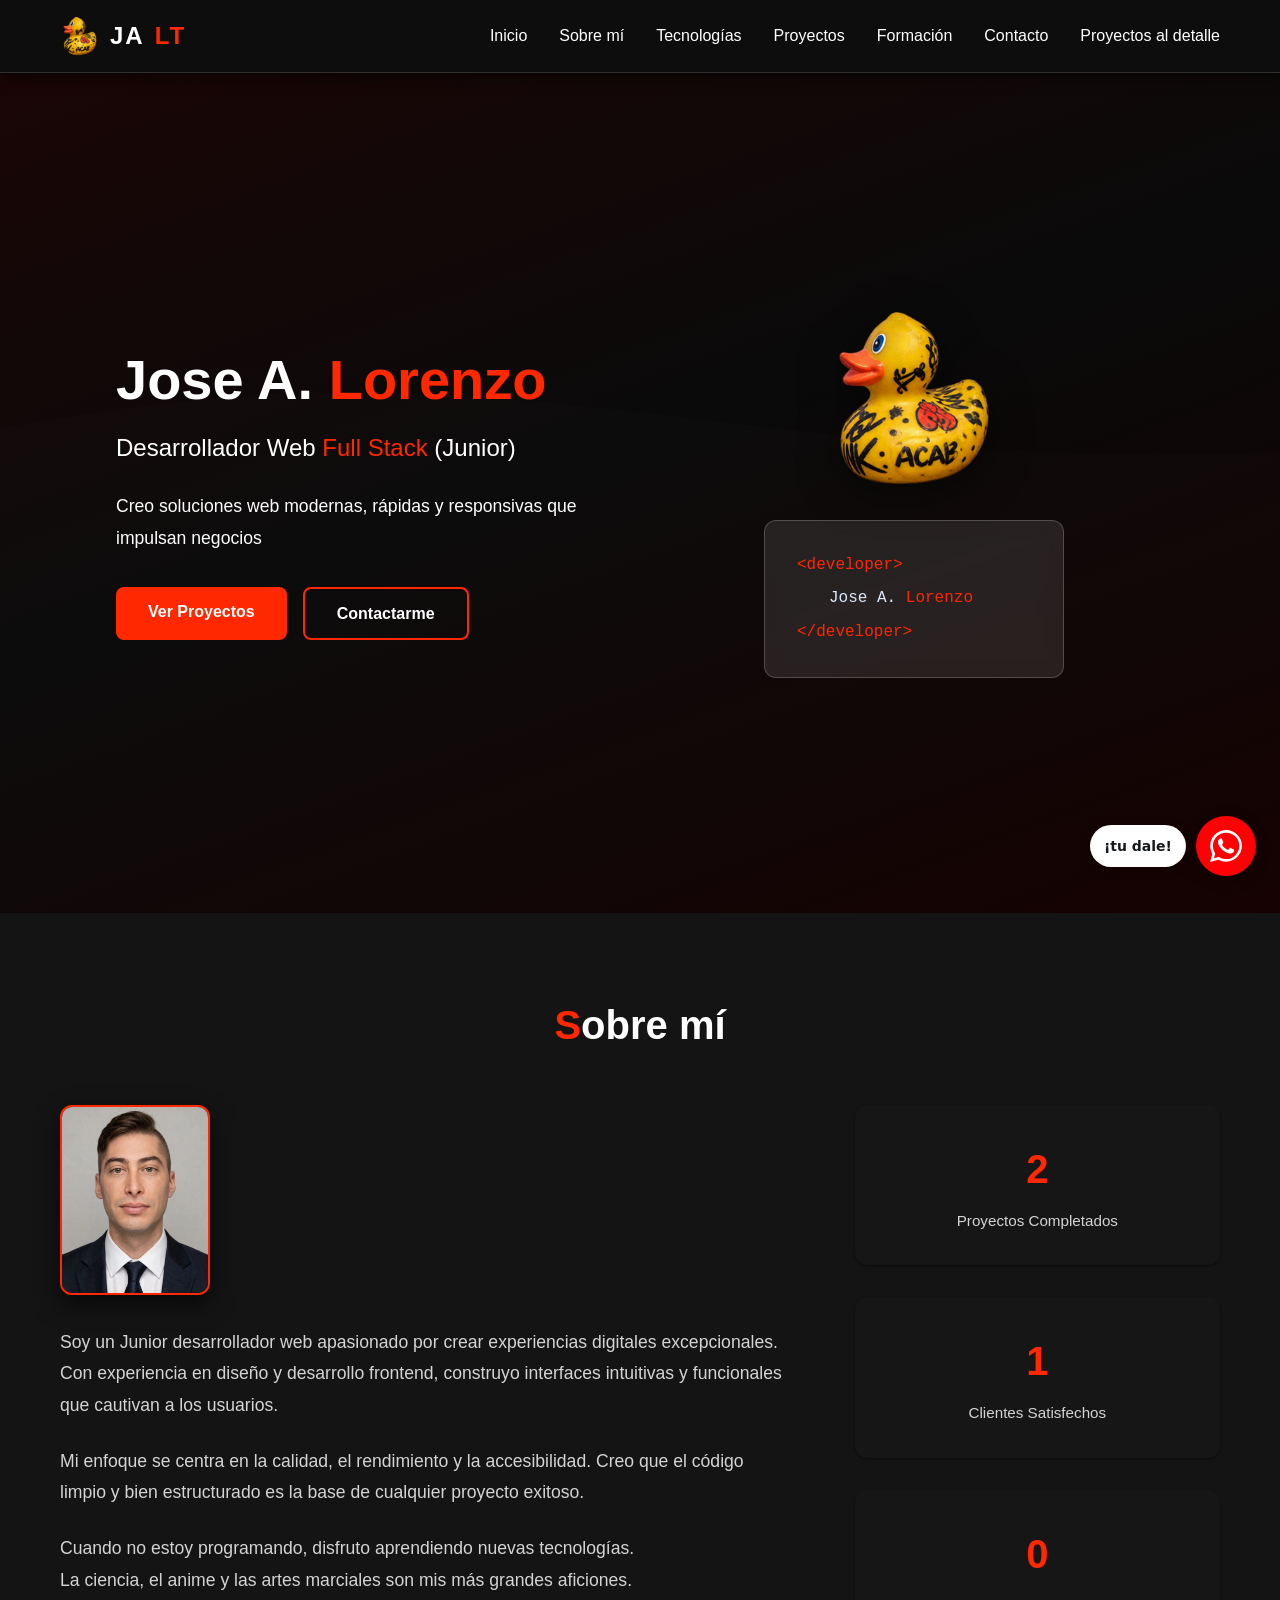
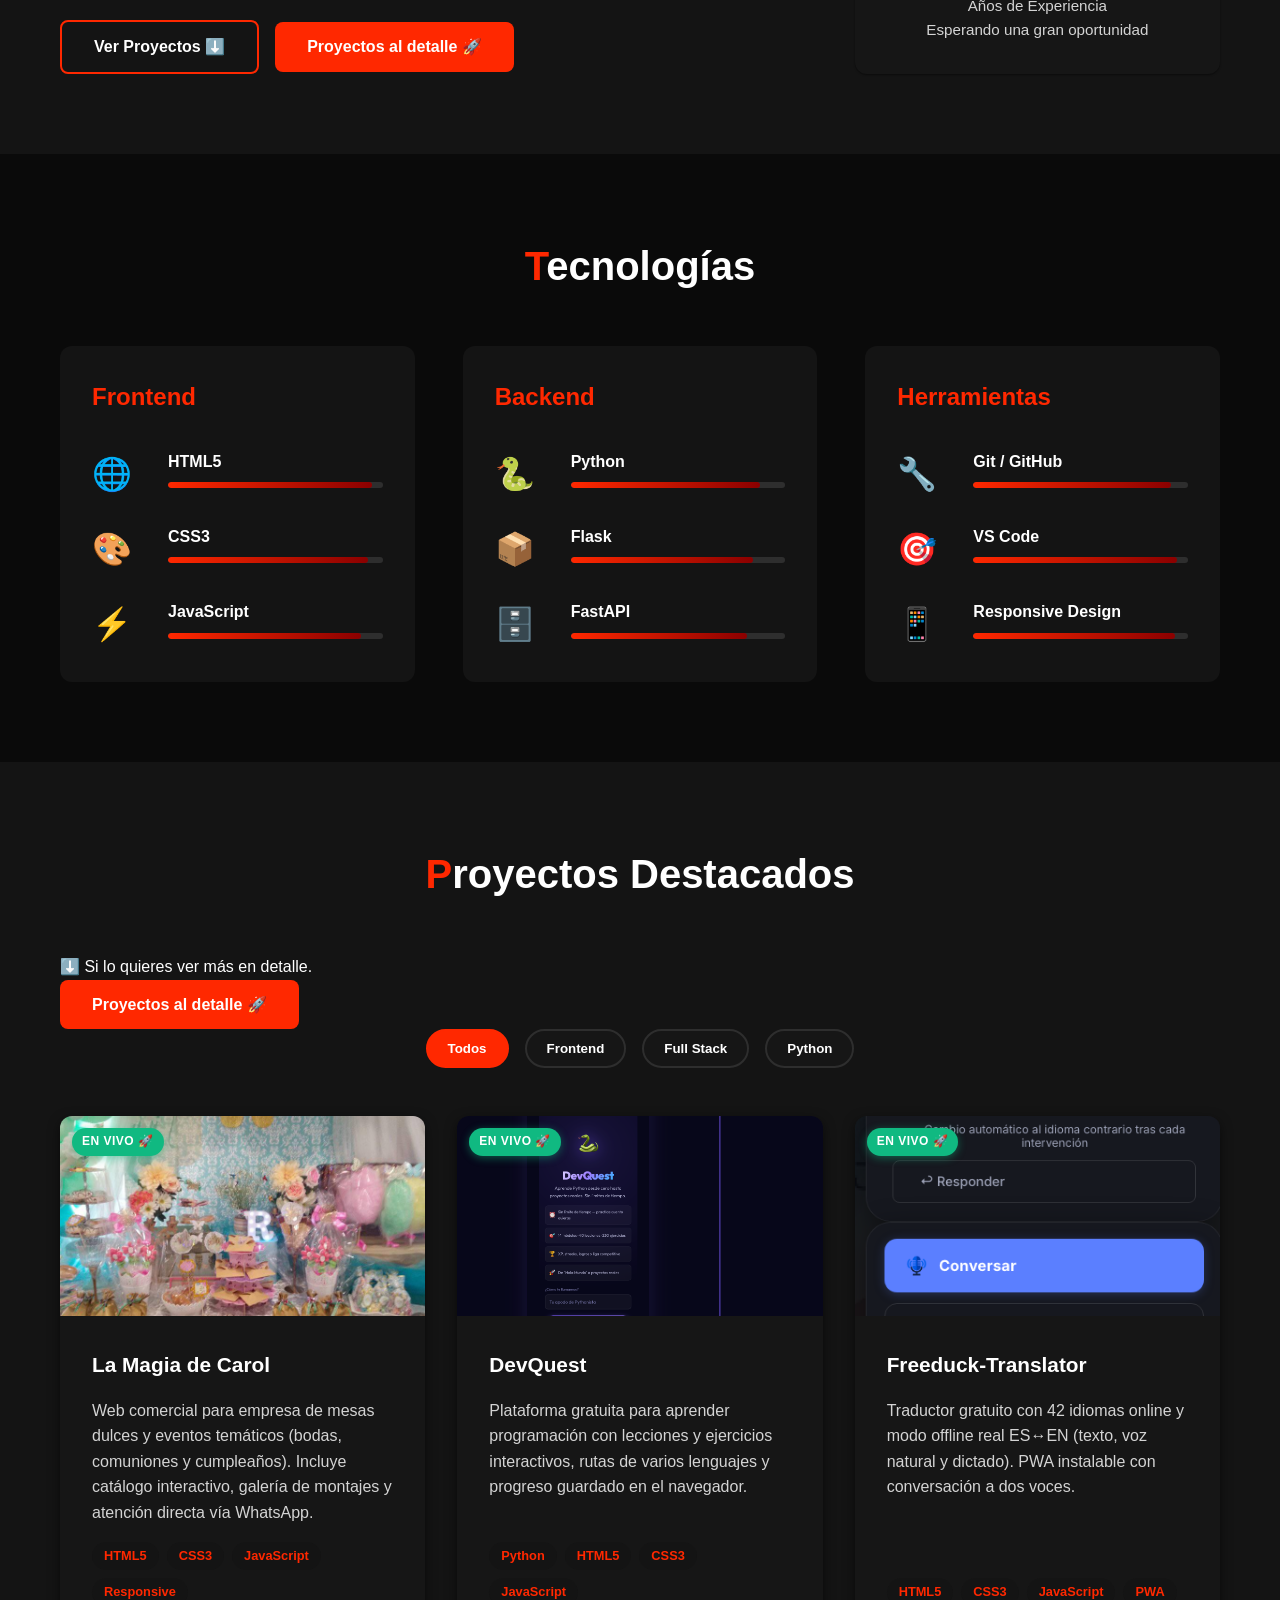
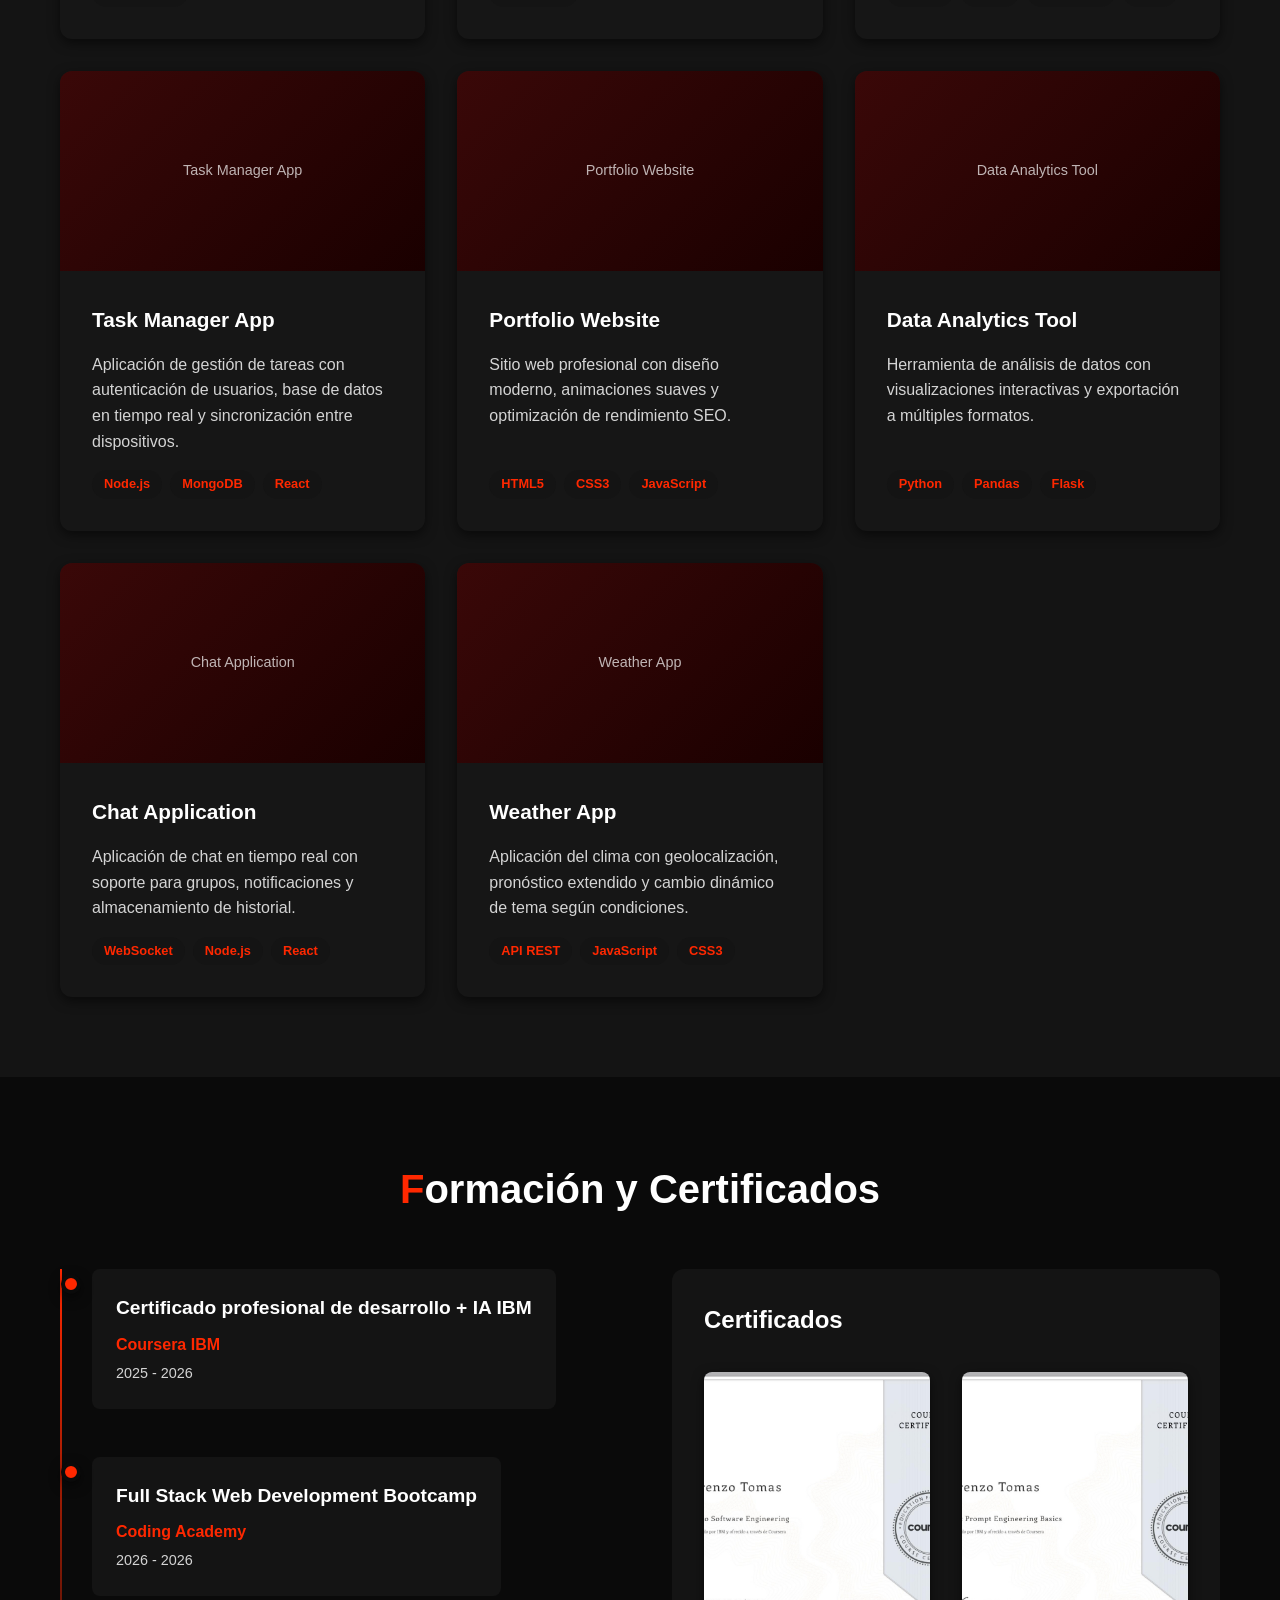
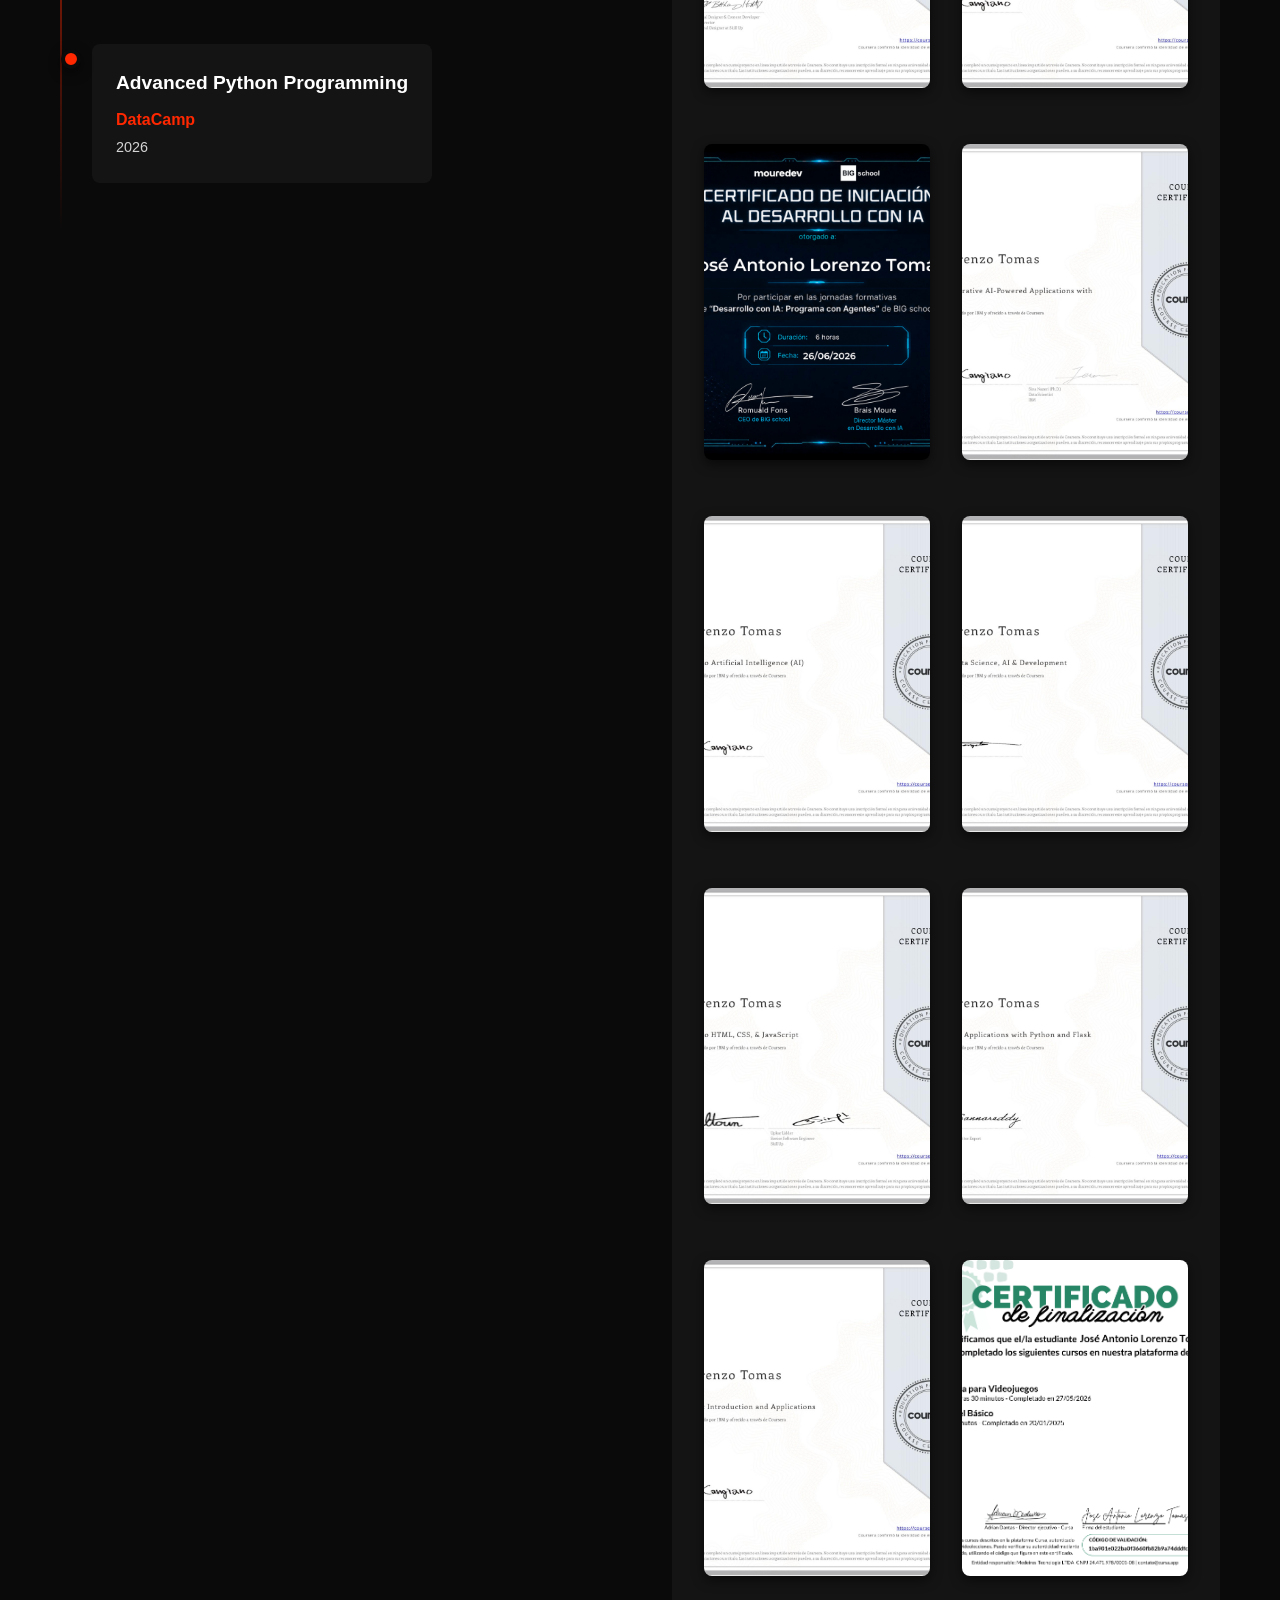
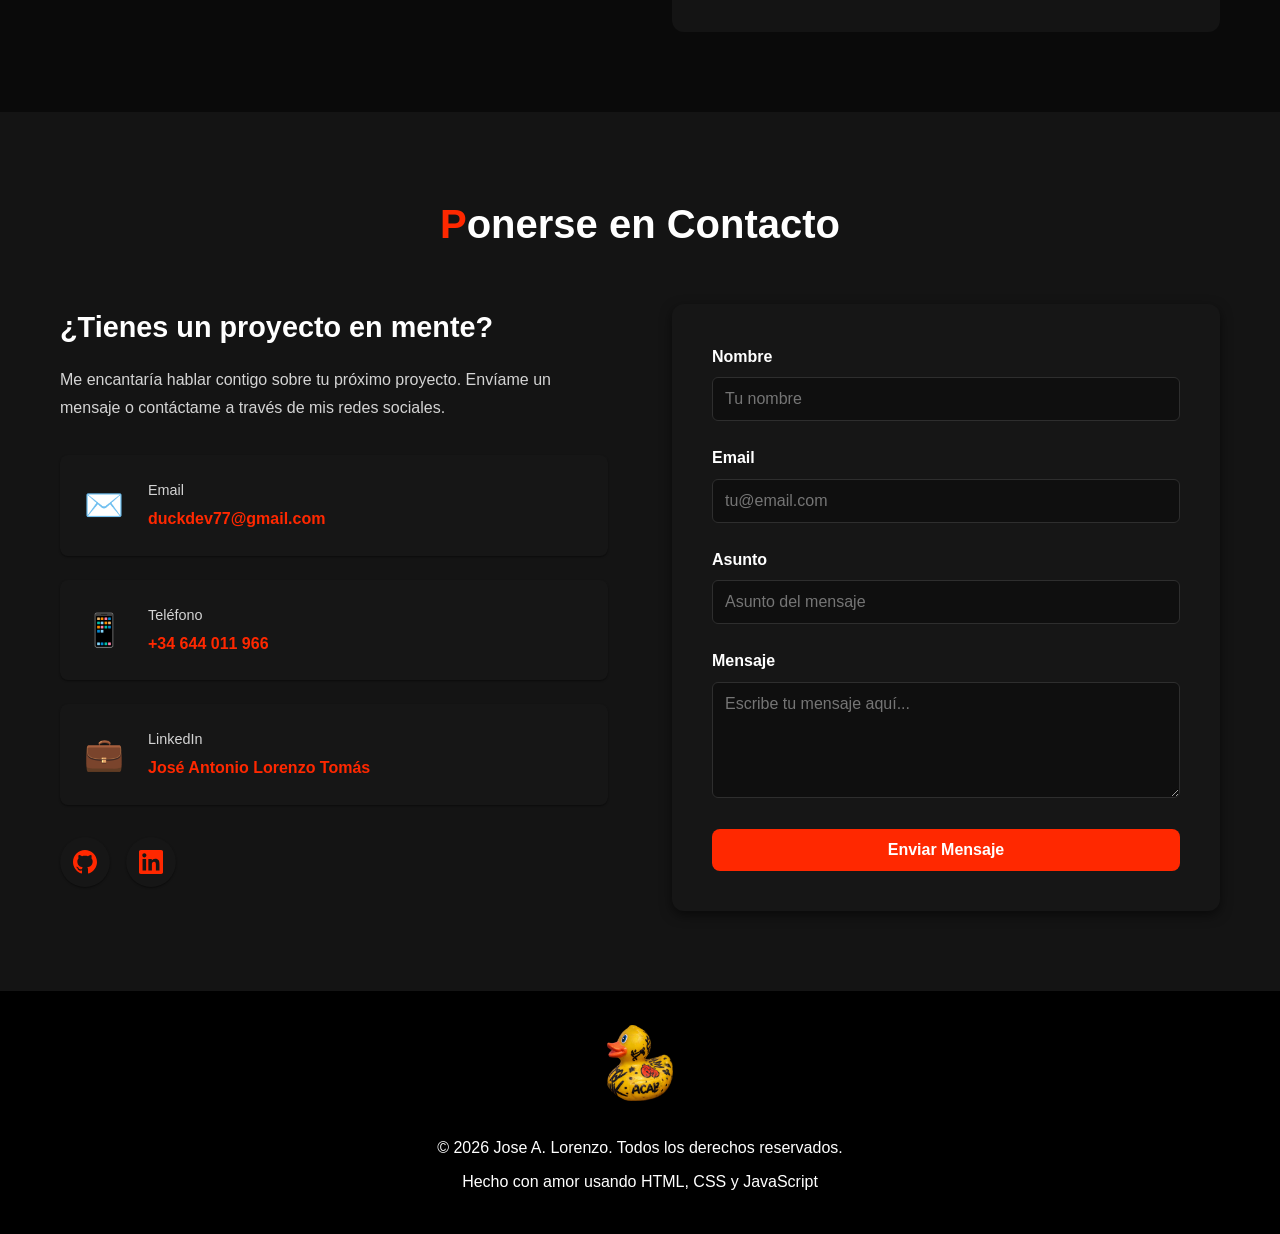
==== index.html @ ff98dd92 "Foto Sobre mí a tamaño carnet (150px) con modal ampliable" ====
<!DOCTYPE html>
<html lang="es">
<head>
    <meta charset="UTF-8">
    <meta name="viewport" content="width=device-width, initial-scale=1.0">
    <meta name="description" content="Portfolio profesional de Jose A. Lorenzo - Desarrollador Web">
    <meta name="author" content="Jose A. Lorenzo">
    <title>Jose A. Lorenzo | Desarrollador Web</title>
    <link rel="stylesheet" href="css/styles.css">
    <link rel="icon" type="image/png" href="assets/img/patoLogoDev.png">
</head>
<body>
    <!-- Navegación -->
    <nav class="navbar">
        <div class="container">
            <a href="#inicio" class="nav-brand">
                <img src="assets/img/patoLogoDev.png" alt="Logo" class="nav-logo">
                JA<span class="accent">LT</span>
            </a>
            <button class="nav-toggle" aria-label="Toggle menu">
                <span></span>
                <span></span>
                <span></span>
            </button>
            <ul class="nav-menu">
                <li><a href="#inicio" class="nav-link">Inicio</a></li>
                <li><a href="#sobre-mi" class="nav-link">Sobre mí</a></li>
                <li><a href="#tecnologias" class="nav-link">Tecnologías</a></li>
                <li><a href="#proyectos" class="nav-link">Proyectos</a></li>
                <li><a href="#formacion" class="nav-link">Formación</a></li>
                <li><a href="#contacto" class="nav-link">Contacto</a></li>
                <li><a href="proyectosFull.html" class="nav-link" >Proyectos al detalle</a></li>
            </ul>
        </div>
    </nav>

    <!-- Hero Section -->
    <section id="inicio" class="hero">
        <div class="container">
            <div class="hero-content">
                <h1 class="hero-title">Jose A. <span class="accent">Lorenzo</span></h1>
                <p class="hero-subtitle">Desarrollador Web <span class="accent">Full Stack</span> (Junior)</p>
                <p class="hero-description">
                    Creo soluciones web modernas, rápidas y responsivas que impulsan negocios
                </p>
                <div class="hero-buttons">
                    <a href="#proyectos" class="btn btn-primary">Ver Proyectos</a>
                    <a href="#contacto" class="btn btn-secondary">Contactarme</a>
                </div>
            </div>
            <div class="hero-decoration">
                <img src="assets/img/patoLogoDev.png" alt="Duck Logo" class="hero-logo">
                <div class="code-block">
                    <span class="code-tag">&lt;developer&gt;</span>
                    <span class="code-content">Jose A. <span class="accent">Lorenzo</span></span>
                    <span class="code-tag">&lt;/developer&gt;</span>
                </div>
            </div>
        </div>
    </section>

    <!-- Sobre mí -->
    <section id="sobre-mi" class="about">
        <div class="container">
            <h2 class="section-title">Sobre mí</h2>
            <div class="about-content">
                <div class="about-text">
                    <img src="assets/img/fotocurriculum.jpeg" alt="Foto profesional de Jose A. Lorenzo" class="about-photo" tabindex="0" role="button" title="Pulsa para ampliar">
                    <p>
                        Soy un Junior desarrollador web apasionado por crear experiencias digitales 
                        excepcionales. Con experiencia en diseño y desarrollo frontend, construyo 
                        interfaces intuitivas y funcionales que cautivan a los usuarios.
                    </p>
                    <p>
                        Mi enfoque se centra en la calidad, el rendimiento y la accesibilidad. 
                        Creo que el código limpio y bien estructurado es la base de cualquier 
                        proyecto exitoso.
                    </p>
                    <p>
                        Cuando no estoy programando, disfruto aprendiendo nuevas tecnologías.<br>
                        La ciencia, el anime y las artes marciales son mis más grandes aficiones.
                    </p>
                    <div style="margin-top: 1.5rem; display: flex; gap: 1rem; align-items: center; flex-wrap: wrap;">
                        <a href="#proyectos" class="btn btn-secondary">Ver Proyectos ⬇️</a>
                        <a href="proyectosFull.html" class="btn btn-primary">Proyectos al detalle 🚀</a>
                    </div>
                </div>
                <div class="about-stats">
                    <div class="stat">
                        <div class="stat-number">3</div>
                        <div class="stat-label">Proyectos Completados</div>
                    </div>
                    <div class="stat">
                        <div class="stat-number">2</div>
                        <div class="stat-label">Clientes Satisfechos</div>
                    </div>
                    <div class="stat">
                        <div class="stat-number">0</div>
                        <div class="stat-label">Años de Experiencia</div>
                        <div class="stat-label">Esperando una gran oportunidad</div>
                    </div>
                </div>
            </div>
        </div>
    </section>

    <!-- Tecnologías -->
    <section id="tecnologias" class="skills">
        <div class="container">
            <h2 class="section-title">Tecnologías</h2>
            <div class="skills-grid">
                <!-- Frontend -->
                <div class="skill-category">
                    <h3 class="skill-category-title">Frontend</h3>
                    <div class="skills-list">
                        <div class="skill-item">
                            <div class="skill-icon">🌐</div>
                            <div class="skill-details">
                                <h4>HTML5</h4>
                                <div class="skill-bar">
                                    <div class="skill-progress" style="width: 95%"></div>
                                </div>
                            </div>
                        </div>
                        <div class="skill-item">
                            <div class="skill-icon">🎨</div>
                            <div class="skill-details">
                                <h4>CSS3</h4>
                                <div class="skill-bar">
                                    <div class="skill-progress" style="width: 93%"></div>
                                </div>
                            </div>
                        </div>
                        <div class="skill-item">
                            <div class="skill-icon">⚡</div>
                            <div class="skill-details">
                                <h4>JavaScript</h4>
                                <div class="skill-bar">
                                    <div class="skill-progress" style="width: 90%"></div>
                                </div>
                            </div>
                        </div>
                    </div>
                </div>

                <!-- Backend -->
                <div class="skill-category">
                    <h3 class="skill-category-title">Backend</h3>
                    <div class="skills-list">
                        <div class="skill-item">
                            <div class="skill-icon">🐍</div>
                            <div class="skill-details">
                                <h4>Python</h4>
                                <div class="skill-bar">
                                    <div class="skill-progress" style="width: 88%"></div>
                                </div>
                            </div>
                        </div>
                        <div class="skill-item">
                            <div class="skill-icon">📦</div>
                            <div class="skill-details">
                                <h4>Flask</h4>
                                <div class="skill-bar">
                                    <div class="skill-progress" style="width: 85%"></div>
                                </div>
                            </div>
                        </div>
                        <div class="skill-item">
                            <div class="skill-icon">🗄️</div>
                            <div class="skill-details">
                                <h4>FastAPI</h4>
                                <div class="skill-bar">
                                    <div class="skill-progress" style="width: 82%"></div>
                                </div>
                            </div>
                        </div>
                    </div>
                </div>

                <!-- Herramientas -->
                <div class="skill-category">
                    <h3 class="skill-category-title">Herramientas</h3>
                    <div class="skills-list">
                        <div class="skill-item">
                            <div class="skill-icon">🔧</div>
                            <div class="skill-details">
                                <h4>Git / GitHub</h4>
                                <div class="skill-bar">
                                    <div class="skill-progress" style="width: 92%"></div>
                                </div>
                            </div>
                        </div>
                        <div class="skill-item">
                            <div class="skill-icon">🎯</div>
                            <div class="skill-details">
                                <h4>VS Code</h4>
                                <div class="skill-bar">
                                    <div class="skill-progress" style="width: 95%"></div>
                                </div>
                            </div>
                        </div>
                        <div class="skill-item">
                            <div class="skill-icon">📱</div>
                            <div class="skill-details">
                                <h4>Responsive Design</h4>
                                <div class="skill-bar">
                                    <div class="skill-progress" style="width: 94%"></div>
                                </div>
                            </div>
                        </div>
                    </div>
                </div>
            </div>
        </div>
    </section>

    <!-- Proyectos -->
    <section id="proyectos" class="projects">
        <div class="container">
            <h2 class="section-title">Proyectos Destacados</h2>
            <p>⬇️ Si lo quieres ver más en detalle.</p>
            <a href="proyectosFull.html" class="btn btn-primary" id="center">Proyectos al detalle 🚀</a>
            <div class="projects-filters">
                <button class="filter-btn active" data-filter="todos">Todos</button>
                <button class="filter-btn" data-filter="frontend">Frontend</button>
                <button class="filter-btn" data-filter="fullstack">Full Stack</button>
                <button class="filter-btn" data-filter="python">Python</button>
            </div>
            <div class="projects-grid">
                <!-- Proyecto 1: La Magia de Carol (Proyecto Real Desplegado) -->
                <div class="project-card" data-category="frontend">
                    <div class="project-image">
                        <span class="project-badge">En vivo 🚀</span>
                        <img src="assets/img/la-magia-de-carol-preview.jpg" alt="Mesas dulces para eventos - La Magia de Carol">
                        <div class="project-overlay">
                            <a href="https://joseantoniolorenzotomas-coder.github.io/la-magia-de-carol/index.html" class="project-link" target="_blank" rel="noopener noreferrer">Ver Demo</a>
                            <a href="https://github.com/joseantoniolorenzotomas-coder/la-magia-de-carol" class="project-link" target="_blank" rel="noopener noreferrer">Código</a>
                        </div>
                    </div>
                    <div class="project-content">
                        <h3>La Magia de Carol</h3>
                        <p>Web comercial para empresa de mesas dulces y eventos temáticos (bodas, comuniones y cumpleaños). Incluye catálogo interactivo, galería de montajes y atención directa vía WhatsApp.</p>
                        <div class="project-tags">
                            <span class="tag">HTML5</span>
                            <span class="tag">CSS3</span>
                            <span class="tag">JavaScript</span>
                            <span class="tag">Responsive</span>
                        </div>
                    </div>
                </div>

                <!-- Proyecto 2: DevQuest -->
                <div class="project-card" data-category="python">
                    <div class="project-image">
                        <span class="project-badge">En vivo 🚀</span>
                        <img src="assets/img/devquest-preview.png" alt="Captura de la pantalla de bienvenida de DevQuest">
                        <div class="project-overlay">
                            <a href="https://joseantoniolorenzotomas-coder.github.io/DevQuest/" class="project-link" target="_blank" rel="noopener noreferrer">Ver Demo</a>
                            <a href="https://github.com/joseantoniolorenzotomas-coder/DevQuest" class="project-link" target="_blank" rel="noopener noreferrer">Código</a>
                        </div>
                    </div>
                    <div class="project-content">
                        <h3>DevQuest</h3>
                        <p>Plataforma gratuita para aprender programación con lecciones y ejercicios interactivos, rutas de varios lenguajes y progreso guardado en el navegador.</p>
                        <div class="project-tags">
                            <span class="tag">Python</span>
                            <span class="tag">HTML5</span>
                            <span class="tag">CSS3</span>
                            <span class="tag">JavaScript</span>
                        </div>
                    </div>
                </div>

                <!-- Proyecto 3: Freeduck-Translator -->
                <div class="project-card" data-category="frontend">
                    <div class="project-image">
                        <span class="project-badge">En vivo 🚀</span>
                        <img src="assets/img/freeduck-translator-preview.png" alt="Captura de la app Freeduck-Translator traduciendo">
                        <div class="project-overlay">
                            <a href="https://joseantoniolorenzotomas-coder.github.io/Freeduck-Translator/" class="project-link" target="_blank" rel="noopener noreferrer">Ver Demo</a>
                            <a href="https://github.com/joseantoniolorenzotomas-coder/Freeduck-Translator" class="project-link" target="_blank" rel="noopener noreferrer">Código</a>
                        </div>
                    </div>
                    <div class="project-content">
                        <h3>Freeduck-Translator</h3>
                        <p>Traductor gratuito con 42 idiomas online y modo offline real ES↔EN (texto, voz natural y dictado). PWA instalable con conversación a dos voces.</p>
                        <div class="project-tags">
                            <span class="tag">HTML5</span>
                            <span class="tag">CSS3</span>
                            <span class="tag">JavaScript</span>
                            <span class="tag">PWA</span>
                        </div>
                    </div>
                </div>

                <!-- Proyecto 2 -->
                <div class="project-card" data-category="fullstack">
                    <div class="project-image">
                        <div class="project-placeholder">
                            <span>Task Manager App</span>
                        </div>
                        <div class="project-overlay">
                            <a href="#" class="project-link" target="_blank">Ver Demo</a>
                            <a href="#" class="project-link" target="_blank">Código</a>
                        </div>
                    </div>
                    <div class="project-content">
                        <h3>Task Manager App</h3>
                        <p>Aplicación de gestión de tareas con autenticación de usuarios, base de datos en tiempo real y sincronización entre dispositivos.</p>
                        <div class="project-tags">
                            <span class="tag">Node.js</span>
                            <span class="tag">MongoDB</span>
                            <span class="tag">React</span>
                        </div>
                    </div>
                </div>

                <!-- Proyecto 3 -->
                <div class="project-card" data-category="frontend">
                    <div class="project-image">
                        <div class="project-placeholder">
                            <span>Portfolio Website</span>
                        </div>
                        <div class="project-overlay">
                            <a href="#" class="project-link" target="_blank">Ver Demo</a>
                            <a href="#" class="project-link" target="_blank">Código</a>
                        </div>
                    </div>
                    <div class="project-content">
                        <h3>Portfolio Website</h3>
                        <p>Sitio web profesional con diseño moderno, animaciones suaves y optimización de rendimiento SEO.</p>
                        <div class="project-tags">
                            <span class="tag">HTML5</span>
                            <span class="tag">CSS3</span>
                            <span class="tag">JavaScript</span>
                        </div>
                    </div>
                </div>

                <!-- Proyecto 4 -->
                <div class="project-card" data-category="python">
                    <div class="project-image">
                        <div class="project-placeholder">
                            <span>Data Analytics Tool</span>
                        </div>
                        <div class="project-overlay">
                            <a href="#" class="project-link" target="_blank">Ver Demo</a>
                            <a href="#" class="project-link" target="_blank">Código</a>
                        </div>
                    </div>
                    <div class="project-content">
                        <h3>Data Analytics Tool</h3>
                        <p>Herramienta de análisis de datos con visualizaciones interactivas y exportación a múltiples formatos.</p>
                        <div class="project-tags">
                            <span class="tag">Python</span>
                            <span class="tag">Pandas</span>
                            <span class="tag">Flask</span>
                        </div>
                    </div>
                </div>

                <!-- Proyecto 5 -->
                <div class="project-card" data-category="fullstack">
                    <div class="project-image">
                        <div class="project-placeholder">
                            <span>Chat Application</span>
                        </div>
                        <div class="project-overlay">
                            <a href="#" class="project-link" target="_blank">Ver Demo</a>
                            <a href="#" class="project-link" target="_blank">Código</a>
                        </div>
                    </div>
                    <div class="project-content">
                        <h3>Chat Application</h3>
                        <p>Aplicación de chat en tiempo real con soporte para grupos, notificaciones y almacenamiento de historial.</p>
                        <div class="project-tags">
                            <span class="tag">WebSocket</span>
                            <span class="tag">Node.js</span>
                            <span class="tag">React</span>
                        </div>
                    </div>
                </div>

                <!-- Proyecto 6 -->
                <div class="project-card" data-category="frontend">
                    <div class="project-image">
                        <div class="project-placeholder">
                            <span>Weather App</span>
                        </div>
                        <div class="project-overlay">
                            <a href="#" class="project-link" target="_blank">Ver Demo</a>
                            <a href="#" class="project-link" target="_blank">Código</a>
                        </div>
                    </div>
                    <div class="project-content">
                        <h3>Weather App</h3>
                        <p>Aplicación del clima con geolocalización, pronóstico extendido y cambio dinámico de tema según condiciones.</p>
                        <div class="project-tags">
                            <span class="tag">API REST</span>
                            <span class="tag">JavaScript</span>
                            <span class="tag">CSS3</span>
                        </div>
                    </div>
                </div>
            </div>
        </div>
    </section>

    <!-- Formación -->
    <section id="formacion" class="education">
        <div class="container">
            <h2 class="section-title">Formación y Certificados</h2>
            <div class="education-content">
                <div class="education-timeline">
                    <div class="timeline-item">
                        <div class="timeline-marker"></div>
                        <div class="timeline-content">
                            <h3>Certificado profesional de desarrollo + IA IBM</h3>
                            <p class="education-institution">Coursera IBM</p>
                            <p class="education-year">2025 - 2026</p>
                        </div>
                    </div>
                    <div class="timeline-item">
                        <div class="timeline-marker"></div>
                        <div class="timeline-content">
                            <h3>Full Stack Web Development Bootcamp</h3>
                            <p class="education-institution">Coding Academy</p>
                            <p class="education-year">2026 - 2026</p>
                        </div>
                    </div>
                    <div class="timeline-item">
                        <div class="timeline-marker"></div>
                        <div class="timeline-content">
                            <h3>Advanced Python Programming</h3>
                            <p class="education-institution">DataCamp</p>
                            <p class="education-year">2026</p>
                        </div>
                    </div>
                </div>

                <div class="certificates-section">
                    <h3 class="certificates-title">Certificados</h3>
                    <div class="certificates-grid">
                        <div class="certificate-item">
                            <img src="assets/img/CERTIFICATE_LANDING_PAGE~FCXFY4BSJ5T5.jpg"
                                 alt="certificado ingenieria de software IBM - Coursera" class="certificate-image">
                        </div>
                        <div class="certificate-item">
                            <img src="assets/img/CERTIFICATE_LANDING_PAGE~C83JI8TF7UNI.jpg"
                                 alt="certificado ingniero de promts" class="certificate-image">
                        </div>
                        <div class="certificate-item">
                            <img src="assets/img/certificado desarrollo con ia.png" 
                                 alt="Certificado Desarrollo con Inteligencia Artificial" class="certificate-image">
                        </div>
                        <div class="certificate-item">
                            <img src="assets/img/CERTIFICATE_LANDING_PAGE~MKIILPF81AL4.jpg"
                                 alt="Certificado creccion de aplicaciones con IA + python" class="certificate-image">
                        </div>
                        <div class="certificate-item">
                            <img src="assets/img/CERTIFICATE_LANDING_PAGE~NA46R38508XH.jpg"
                                 alt="Certificado Programación con herramientas de IA" class="certificate-image">
                        </div>
                        <div class="certificate-item">
                            <img src="assets/img/CERTIFICATE_LANDING_PAGE~OBX11AATPF5O.jpg"
                                 alt="Certificado python para ciencia de datos" class="certificate-image">
                        </div>
                        <div class="certificate-item">
                            <img src="assets/img/CERTIFICATE_LANDING_PAGE~PF6759QSVLXC.jpg"
                                 alt="Certificado HTML, CSS y JS" class="certificate-image">
                        </div>
                        <div class="certificate-item">
                            <img src="assets/img/CERTIFICATE_LANDING_PAGE~RHTJ9KITTKV1.jpg"
                                 alt="Certificado desarrollo de aplicaciones con python y FLask" class="certificate-image">
                        </div>
                        <div class="certificate-item">
                            <img src="assets/img/CERTIFICATE_LANDING_PAGE~SG75DTCEN4F7.jpg"
                                 alt="Certificado IA para aplicciones" class="certificate-image">                             
                        </div>
                        <div class="certificate-item">
                            <img src="assets/img/certificadocursa.png"
                                 alt="Certificado Excel y fisica para videojuegos" class="certificate-image">
                        </div>
                    </div>
                </div>

                <!-- Modal para certificados ampliado -->
                <div id="certificateModal" class="modal" role="dialog" aria-modal="true" aria-hidden="true" aria-label="Visualizador de certificado">
                    <div class="modal-content-wrapper">
                        <button type="button" class="close" aria-label="Cerrar modal">&times;</button>
                        <img id="modalImage" class="modal-image" src="" alt="Certificado ampliado">
                        <p id="modalCaptiCertificado on" class="modal-caption"></p>
                    </div>
                </div>
            </div>
        </div>
    </section>

    <!-- Contacto -->
    <section id="contacto" class="contact">
        <div class="container">
            <h2 class="section-title">Ponerse en Contacto</h2>
            <div class="contact-content">
                <div class="contact-info">
                    <h3>¿Tienes un proyecto en mente?</h3>
                    <p>Me encantaría hablar contigo sobre tu próximo proyecto. Envíame un mensaje o contáctame a través de mis redes sociales.</p>
                    
                    <div class="contact-methods">
                        <a href="mailto:duckdev77@gmail.com" class="contact-method">
                            <span class="method-icon">✉️</span>
                            <div>
                                <p class="method-label">Email</p>
                                <p class="method-value">duckdev77@gmail.com</p>
                            </div>
                        </a>
                        <a href="tel:+34644011966" class="contact-method">
                            <span class="method-icon">📱</span>
                            <div>
                                <p class="method-label">Teléfono</p>
                                <p class="method-value">+34 644 011 966</p>
                            </div>
                        </a>
                        <a href="https://www.linkedin.com/in/jos%C3%A9-antonio-lorenzo-tom%C3%A1s-113466348/" target="_blank" rel="noopener noreferrer" class="contact-method">
                            <span class="method-icon">💼</span>
                            <div>
                                <p class="method-label">LinkedIn</p>
                                <p class="method-value">José Antonio Lorenzo Tomás</p>
                            </div>
                        </a>
                    </div>

                    <div class="social-links">
                        <a href="https://github.com/joseantoniolorenzotomas-coder" target="_blank" rel="noopener noreferrer" class="social-link" title="GitHub">
                            <svg width="24" height="24" viewBox="0 0 24 24" fill="currentColor">
                                <path d="M12 0c-6.626 0-12 5.373-12 12 0 5.302 3.438 9.8 8.207 11.387.599.111.793-.261.793-.577v-2.234c-3.338.726-4.033-1.416-4.033-1.416-.546-1.387-1.333-1.756-1.333-1.756-1.089-.745.083-.729.083-.729 1.205.084 1.839 1.237 1.839 1.237 1.07 1.834 2.807 1.304 3.492.997.107-.775.418-1.305.762-1.604-2.665-.305-5.467-1.334-5.467-5.931 0-1.311.469-2.381 1.236-3.221-.124-.303-.535-1.524.117-3.176 0 0 1.008-.322 3.301 1.23.957-.266 1.983-.399 3.003-.404 1.02.005 2.047.138 3.006.404 2.291-1.552 3.297-1.23 3.297-1.23.653 1.653.242 2.874.118 3.176.77.84 1.235 1.911 1.235 3.221 0 4.609-2.807 5.624-5.479 5.921.43.372.823 1.102.823 2.222v 3.293c0 .319.192.694.801.576 4.765-1.589 8.199-6.086 8.199-11.386 0-6.627-5.373-12-12-12z"/>
                            </svg>
                        </a>
                        <a href="https://www.linkedin.com/in/jos%C3%A9-antonio-lorenzo-tom%C3%A1s-113466348/" target="_blank" rel="noopener noreferrer" class="social-link" title="LinkedIn">
                            <svg width="24" height="24" viewBox="0 0 24 24" fill="currentColor">
                                <path d="M20.447 20.452h-3.554v-5.569c0-1.328-.027-3.037-1.852-3.037-1.853 0-2.136 1.445-2.136 2.939v5.667H9.351V9h3.414v1.561h.046c.477-.9 1.637-1.85 3.37-1.85 3.601 0 4.267 2.37 4.267 5.455v6.286zM5.337 7.433c-1.144 0-2.063-.926-2.063-2.065 0-1.138.92-2.063 2.063-2.063 1.14 0 2.064.925 2.064 2.063 0 1.139-.925 2.065-2.064 2.065zm1.782 13.019H3.555V9h3.564v11.452zM22.225 0H1.771C.792 0 0 .774 0 1.729v20.542C0 23.227.792 24 1.771 24h20.451C23.2 24 24 23.227 24 22.271V1.729C24 .774 23.2 0 22.225 0z"/>
                            </svg>
                        </a>
                    </div>
                </div>

                <form class="contact-form" id="contactForm" action="https://formsubmit.co/duckdev77@gmail.com" method="POST">
                    <!-- Configuración para entrega de correos a duckdev77@gmail.com -->
                    <input type="hidden" name="_captcha" value="false">
                    <input type="hidden" name="_subject" value="Nuevo mensaje desde Portfolio Web">
                    <input type="hidden" name="_template" value="table">

                    <div class="form-group">
                        <label for="name">Nombre</label>
                        <input type="text" id="name" name="name" required placeholder="Tu nombre">
                    </div>
                    <div class="form-group">
                        <label for="email">Email</label>
                        <input type="email" id="email" name="email" required placeholder="tu@email.com">
                    </div>
                    <div class="form-group">
                        <label for="subject">Asunto</label>
                        <input type="text" id="subject" name="subject" required placeholder="Asunto del mensaje">
                    </div>
                    <div class="form-group">
                        <label for="message">Mensaje</label>
                        <textarea id="message" name="message" rows="5" required placeholder="Escribe tu mensaje aquí..."></textarea>
                    </div>
                    <button type="submit" class="btn btn-primary" id="submitBtn">Enviar Mensaje</button>
                    
                    <div class="form-feedback" id="formFeedback"></div>
                </form>
            </div>
        </div>
    </section>

    <!-- Footer -->
    <footer class="footer">
        <div class="container">
            <img src="assets/img/patoLogoDev.png" alt="Duck Logo" class="footer-logo">
            <p>&copy; 2026 Jose A. Lorenzo. Todos los derechos reservados.</p>
            <p>Hecho con amor usando HTML, CSS y JavaScript</p>
        </div>
    </footer>

    <!-- Logo flotante -->
    <a href="#inicio" class="floating-logo" aria-label="Volver arriba">
        <img src="assets/img/patoLogoDev.png" alt="Duck Logo">
    </a>

    <script src="js/script.js"></script>
<!-- WhatsApp button -->
<script>
(function () {
  var wrap = document.createElement('div');

  wrap.style.cssText =
    'position:fixed;' +
    'right:24px;' +
    'bottom:24px;' +
    'z-index:9999;' +
    'display:flex;' +
    'flex-direction:column;' +
    'align-items:flex-end;' +
    'gap:7px;' +
    'font-family:system-ui,sans-serif;';

  var a = document.createElement('a');

  var mensaje =
    'Duck te elijo a ti!\n' +
    String.fromCodePoint(0x1FAF8) +
    String.fromCodePoint(0x27B0) +
    String.fromCodePoint(0x3030) +
    String.fromCodePoint(0xFE0F) +
    '\\\n' +
    '                 \\' +
    String.fromCodePoint(0x27BF) +
    String.fromCodePoint(0x27B0) +
    String.fromCodePoint(0x1F534) +
    String.fromCodePoint(0x1F4A5) +
    String.fromCodePoint(0x1F4A8) +
    String.fromCodePoint(0x1F425);

  a.href =
    'https://wa.me/34644011966?text=' +
    encodeURIComponent(mensaje);

  a.target = '_blank';
  a.rel = 'noopener noreferrer';
  a.setAttribute('aria-label', 'Contactar por WhatsApp');
  a.style.cssText =
    'display:flex;align-items:center;gap:10px;text-decoration:none';

  var pill = document.createElement('span');
  pill.textContent = '¡tu dale!';
  pill.style.cssText =
    'background:#fff;color:#14181c;padding:10px 14px;border-radius:999px;' +
    'box-shadow:0 2px 12px rgba(0,0,0,.18);font-size:14px;' +
    'font-weight:600;white-space:nowrap';

  a.appendChild(pill);

  var b = document.createElement('span');
  b.style.cssText =
    'width:60px;height:60px;border-radius:50%;background:#ff0004;' +
    'box-shadow:0 4px 16px rgba(0,0,0,.24);display:flex;' +
    'align-items:center;justify-content:center;flex-shrink:0';

  b.innerHTML =
    '<svg width="32" height="32" viewBox="0 0 24 24" fill="#fff" aria-hidden="true">' +
    '<path d="M17.472 14.382c-.297-.149-1.758-.867-2.03-.967-.273-.099-.471-.148-.67.15-.197.297-.767.966-.94 1.164-.173.199-.347.223-.644.075-.297-.15-1.255-.463-2.39-1.475-.883-.788-1.48-1.761-1.653-2.059-.173-.297-.018-.458.13-.606.134-.133.298-.347.446-.52.149-.174.198-.298.298-.497.099-.198.05-.371-.025-.52-.075-.149-.669-1.612-.916-2.207-.242-.579-.487-.5-.669-.51-.173-.008-.371-.01-.57.01-.198 0-.52.074-.792.372-.272.297-1.04 1.016-1.04 2.479 0 1.462 1.065 2.875 1.213 3.074.149.198 2.096 3.2 5.077 4.487.709.306 1.262.489 1.694.625.712.227 1.36.195 1.871.118.571-.085 1.758-.719 2.006-1.413.248-.694.248-1.289.173-1.413-.074-.124-.272-.198-.57-.347m-5.421 7.403h-.004a9.87 9.87 0 0 1-5.031-1.378l-.361-.214-3.741.982.998-3.648-.235-.374a9.86 9.86 0 0 1-1.51-5.26c.001-5.45 4.436-9.884 9.888-9.884 2.64 0 5.122 1.03 6.988 2.898a9.825 9.825 0 0 1 2.893 6.994c-.003 5.45-4.437 9.884-9.885 9.884m8.413-18.297A11.815 11.815 0 0 0 12.05 0C5.495 0 .16 5.335.157 11.892c0 2.096.547 4.142 1.588 5.945L.057 24l6.305-1.654a11.882 11.882 0 0 0 5.683 1.448h.005c6.554 0 11.89-5.335 11.893-11.893a11.821 11.821 0 0 0-3.48-8.413Z"/>' +
    '</svg>';

  a.appendChild(b);
  wrap.appendChild(a);

  document.body.appendChild(wrap);
})();

</script>
</body>
</html>
---- css/styles.css ----
/* ==================== VARIABLES Y RESET ==================== */
* {
    margin: 0;
    padding: 0;
    box-sizing: border-box;
}

:root {
    --primary-color: #ff2800;
    --primary-hover: #c40000;
    --secondary-color: #8b0000;
    --text-dark: #ffffff;
    --text-light: #d4d4d4;
    --bg-body: #0a0a0a;
    --bg-light: #141414;
    --bg-lighter: #1c1c1c;
    --bg-card: #161616;
    --border-color: #2e2e2e;
    --success-color: #10b981;
    --warning-color: #f59e0b;
    --danger-color: #ef4444;
    --shadow-sm: 0 1px 2px 0 rgba(0, 0, 0, 0.45);
    --shadow-md: 0 4px 12px rgba(0, 0, 0, 0.55);
    --shadow-lg: 0 10px 24px rgba(0, 0, 0, 0.6);
    --shadow-xl: 0 20px 32px rgba(0, 0, 0, 0.7);
    --transition: all 0.3s cubic-bezier(0.4, 0, 0.2, 1);
}

html {
    scroll-behavior: smooth;
}

body {
    font-family: 'Segoe UI', Tahoma, Geneva, Verdana, sans-serif;
    color: #ffffff;
    background-color: var(--bg-body);
    line-height: 1.6;
    overflow-x: hidden;
}

.accent {
    color: var(--primary-color);
}

/* ==================== UTILIDADES ==================== */
.container {
    max-width: 1200px;
    margin: 0 auto;
    padding: 0 20px;
}

.section-title {
    font-size: 2.5rem;
    font-weight: 700;
    margin-bottom: 3rem;
    text-align: center;
    color: #ffffff;
}

.section-title::first-letter {
    color: var(--primary-color);
}

/* ==================== NAVBAR ==================== */
.navbar {
    background: #0d0d0d;
    box-shadow: var(--shadow-md);
    border-bottom: 1px solid var(--border-color);
    position: sticky;
    top: 0;
    z-index: 1000;
}

.navbar .container {
    display: flex;
    justify-content: space-between;
    align-items: center;
    padding: 1rem 20px;
}

.nav-brand {
    font-size: 1.5rem;
    font-weight: 700;
    color: #ffffff;
    text-decoration: none;
    letter-spacing: 2px;
    display: flex;
    align-items: center;
    gap: 10px;
}

.nav-logo {
    width: 40px;
    height: 40px;
    border-radius: 50%;
    object-fit: cover;
    transition: var(--transition);
}

.nav-logo:hover {
    transform: scale(1.1) rotate(5deg);
}

.nav-menu {
    display: flex;
    list-style: none;
    gap: 2rem;
}

.nav-link {
    color: var(--text-dark);
    text-decoration: none;
    font-weight: 500;
    position: relative;
    transition: var(--transition);
}

.nav-link::after {
    content: '';
    position: absolute;
    bottom: -5px;
    left: 0;
    width: 0;
    height: 2px;
    background: var(--primary-color);
    transition: var(--transition);
}

.nav-link:hover::after {
    width: 100%;
}

.nav-toggle {
    display: none;
    background: none;
    border: none;
    cursor: pointer;
    flex-direction: column;
    gap: 5px;
    padding: 5px;
}

.nav-toggle span {
    width: 25px;
    height: 2px;
    background: var(--text-dark);
    border-radius: 2px;
    transition: var(--transition);
}

/* ==================== HERO SECTION ==================== */
.hero {
    background: linear-gradient(160deg, #1a0505 0%, #0a0a0a 45%, #140000 100%);
    color: #fff;
    padding: 100px 20px;
    min-height: calc(100vh - 60px);
    display: flex;
    align-items: center;
    position: relative;
    overflow: hidden;
}

.hero::before {
    content: '';
    position: absolute;
    top: 0;
    left: 0;
    right: 0;
    bottom: 0;
    background: url('data:image/svg+xml,<svg xmlns="http://www.w3.org/2000/svg" viewBox="0 0 1440 320"><path fill="rgba(255,255,255,0.1)" fill-opacity="1" d="M0,96L48,112C96,128,192,160,288,160C384,160,480,128,576,122.7C672,117,768,139,864,144C960,149,1056,139,1152,128C1248,117,1344,107,1392,101.3L1440,96L1440,320L1392,320C1344,320,1248,320,1152,320C1056,320,960,320,864,320C768,320,672,320,576,320C480,320,384,320,288,320C192,320,96,320,48,320L0,320Z"></path></svg>');
    background-size: cover;
    background-position: bottom;
    opacity: 0.1;
}

.hero .container {
    display: grid;
    grid-template-columns: 1fr 1fr;
    gap: 3rem;
    align-items: center;
    position: relative;
    z-index: 1;
}

.hero-content h1 {
    font-size: 3.5rem;
    font-weight: 800;
    margin-bottom: 1rem;
    line-height: 1.2;
    animation: slideInUp 1s ease;
}

.hero-subtitle {
    font-size: 1.5rem;
    font-weight: 300;
    margin-bottom: 1.5rem;
    animation: slideInUp 1s ease 0.1s backwards;
}

.hero-description {
    font-size: 1.1rem;
    margin-bottom: 2rem;
    line-height: 1.8;
    max-width: 500px;
    animation: slideInUp 1s ease 0.2s backwards;
}

.hero-buttons {
    display: flex;
    gap: 1rem;
    animation: slideInUp 1s ease 0.3s backwards;
    flex-wrap: wrap;
}

.btn {
    padding: 12px 32px;
    border-radius: 8px;
    text-decoration: none;
    font-weight: 600;
    cursor: pointer;
    border: none;
    transition: var(--transition);
    display: inline-block;
    text-align: center;
    font-size: 1rem;
}

.btn-primary {
    background: var(--primary-color);
    color: #fff;
}

.btn-primary:hover {
    background: var(--primary-hover);
    transform: translateY(-3px);
    box-shadow: 0 10px 20px rgba(255, 40, 0, 0.35);
}

.btn-secondary {
    background: transparent;
    color: #fff;
    border: 2px solid var(--primary-color);
}

.btn-secondary:hover {
    background: var(--primary-color);
    color: #fff;
    transform: translateY(-3px);
}

.hero-decoration {
    display: flex;
    flex-direction: column;
    justify-content: center;
    align-items: center;
    gap: 2rem;
    animation: float 6s ease-in-out infinite;
}

.hero-logo {
    width: 180px;
    height: 180px;
    filter: drop-shadow(0 10px 20px rgba(0, 0, 0, 0.5));
    transition: var(--transition);
}

.hero-logo:hover {
    transform: scale(1.1) rotate(-5deg);
}

.code-block {
    background: rgba(255, 255, 255, 0.1);
    border: 1px solid rgba(255, 255, 255, 0.2);
    backdrop-filter: blur(10px);
    padding: 2rem;
    border-radius: 12px;
    font-family: 'Courier New', monospace;
    color: #fff;
    display: flex;
    flex-direction: column;
    gap: 0.5rem;
    min-width: 300px;
}

.code-tag {
    color: var(--primary-color);
}

.code-content {
    padding-left: 2rem;
    color: #dbeafe;
}

/* ==================== ANIMACIONES ==================== */
@keyframes slideInUp {
    from {
        opacity: 0;
        transform: translateY(30px);
    }
    to {
        opacity: 1;
        transform: translateY(0);
    }
}

@keyframes float {
    0%, 100% {
        transform: translateY(0);
    }
    50% {
        transform: translateY(-20px);
    }
}

@keyframes fadeIn {
    from {
        opacity: 0;
    }
    to {
        opacity: 1;
    }
}

@keyframes scaleIn {
    from {
        opacity: 0;
        transform: scale(0.95);
    }
    to {
        opacity: 1;
        transform: scale(1);
    }
}

/* ==================== ABOUT SECTION ==================== */
.about {
    padding: 80px 20px;
    background: var(--bg-light);
}

.about-content {
    display: grid;
    grid-template-columns: 2fr 1fr;
    gap: 4rem;
    align-items: start;
}

.about-text p {
    font-size: 1.1rem;
    color: var(--text-light);
    margin-bottom: 1.5rem;
    line-height: 1.8;
}

.about-photo {
    width: 150px;
    height: 190px;
    border-radius: 12px;
    object-fit: cover;
    margin-bottom: 1.5rem;
    border: 2px solid var(--primary-color);
    box-shadow: var(--shadow-lg);
    cursor: zoom-in;
    transition: var(--transition);
}

.about-photo:hover {
    transform: scale(1.04);
}

.about-stats {
    display: flex;
    flex-direction: column;
    gap: 2rem;
}

.stat {
    background: var(--bg-card);
    padding: 2rem;
    border-radius: 12px;
    box-shadow: var(--shadow-sm);
    text-align: center;
    transition: var(--transition);
}

.stat:hover {
    transform: translateY(-5px);
    box-shadow: var(--shadow-lg);
}

.stat-number {
    font-size: 2.5rem;
    font-weight: 700;
    color: var(--primary-color);
    margin-bottom: 0.5rem;
}

.stat-label {
    color: var(--text-light);
    font-size: 0.95rem;
}

/* ==================== SKILLS SECTION ==================== */
.skills {
    padding: 80px 20px;
}

.skills-grid {
    display: grid;
    grid-template-columns: repeat(auto-fit, minmax(350px, 1fr));
    gap: 3rem;
}

.skill-category {
    background: var(--bg-light);
    padding: 2rem;
    border-radius: 12px;
    transition: var(--transition);
}

.skill-category:hover {
    box-shadow: var(--shadow-lg);
    transform: translateY(-5px);
}

.skill-category-title {
    font-size: 1.5rem;
    font-weight: 700;
    margin-bottom: 2rem;
    color: var(--primary-color);
}

.skills-list {
    display: flex;
    flex-direction: column;
    gap: 1.5rem;
}

.skill-item {
    display: flex;
    gap: 1rem;
}

.skill-icon {
    font-size: 2rem;
    display: flex;
    align-items: center;
    min-width: 60px;
}

.skill-details {
    flex: 1;
}

.skill-details h4 {
    font-size: 1rem;
    font-weight: 600;
    margin-bottom: 0.5rem;
}

.skill-bar {
    height: 6px;
    background: var(--border-color);
    border-radius: 3px;
    overflow: hidden;
}

.skill-progress {
    height: 100%;
    background: linear-gradient(90deg, var(--primary-color), var(--secondary-color));
    border-radius: 3px;
    animation: growWidth 1s ease;
}

@keyframes growWidth {
    from {
        width: 0 !important;
    }
}

/* ==================== PROJECTS SECTION ==================== */
.projects {
    padding: 80px 20px;
    background: var(--bg-light);
}

.projects-filters {
    display: flex;
    justify-content: center;
    gap: 1rem;
    margin-bottom: 3rem;
    flex-wrap: wrap;
}

.filter-btn {
    padding: 10px 20px;
    border: 2px solid var(--border-color);
    background: var(--bg-card);
    color: var(--text-dark);
    border-radius: 25px;
    cursor: pointer;
    font-weight: 600;
    transition: var(--transition);
}

.filter-btn:hover,
.filter-btn.active {
    background: var(--primary-color);
    color: #fff;
    border-color: var(--primary-color);
}

.projects-grid {
    display: grid;
    grid-template-columns: repeat(auto-fill, minmax(330px, 1fr));
    gap: 2rem;
}

.project-card {
    background: var(--bg-card);
    border-radius: 12px;
    overflow: hidden;
    box-shadow: var(--shadow-md);
    transition: var(--transition);
    display: flex;
    flex-direction: column;
    opacity: 1;
}

.project-card.hidden {
    display: none;
}

.project-card:hover {
    transform: translateY(-10px);
    box-shadow: var(--shadow-xl);
}

.project-image {
    position: relative;
    height: 200px;
    overflow: hidden;
    background: linear-gradient(135deg, #3a0808 0%, #1a0000 100%);
    display: flex;
    align-items: center;
    justify-content: center;
}

.project-image img {
    width: 100%;
    height: 100%;
    object-fit: cover;
    transition: var(--transition);
}

.project-card:hover .project-image img {
    transform: scale(1.08);
}

.project-badge {
    position: absolute;
    top: 12px;
    left: 12px;
    background: #10b981;
    color: #ffffff;
    padding: 4px 10px;
    border-radius: 999px;
    font-size: 0.75rem;
    font-weight: 700;
    text-transform: uppercase;
    letter-spacing: 0.5px;
    z-index: 2;
    box-shadow: 0 2px 8px rgba(16, 185, 129, 0.45);
}

.project-placeholder {
    color: rgba(255, 255, 255, 0.7);
    text-align: center;
    font-size: 0.9rem;
    width: 100%;
}

.project-overlay {
    position: absolute;
    top: 0;
    left: 0;
    right: 0;
    bottom: 0;
    background: rgba(0, 0, 0, 0.7);
    display: flex;
    gap: 1rem;
    justify-content: center;
    align-items: center;
    opacity: 0;
    transition: var(--transition);
}

.project-card:hover .project-overlay {
    opacity: 1;
}

.project-link {
    background: var(--primary-color);
    color: #fff;
    padding: 10px 20px;
    border-radius: 5px;
    text-decoration: none;
    font-weight: 600;
    transition: var(--transition);
}

.project-link:hover {
    background: var(--secondary-color);
}

.project-content {
    padding: 2rem;
    flex: 1;
    display: flex;
    flex-direction: column;
}

.project-content h3 {
    font-size: 1.3rem;
    margin-bottom: 1rem;
    color: var(--text-dark);
}

.project-content p {
    color: var(--text-light);
    margin-bottom: 1rem;
    flex: 1;
    line-height: 1.6;
}

.project-tags {
    display: flex;
    gap: 0.5rem;
    flex-wrap: wrap;
}

.tag {
    background: var(--bg-light);
    color: var(--primary-color);
    padding: 4px 12px;
    border-radius: 20px;
    font-size: 0.8rem;
    font-weight: 600;
}

/* ==================== VISTA PROYECTOS AL DETALLE ==================== */
.projects-detail-grid {
    display: flex;
    flex-direction: column;
    gap: 4rem;
    align-items: center;
    width: 100%;
    margin-top: 1.5rem;
}

.project-detail-card {
    max-width: 950px;
    width: 100%;
    background: var(--bg-card);
    border: 1px solid var(--border-color);
    border-radius: 16px;
    overflow: hidden;
    box-shadow: var(--shadow-xl);
    transition: var(--transition);
}

.project-detail-card:hover {
    border-color: var(--primary-color);
    box-shadow: 0 16px 36px rgba(255, 40, 0, 0.22);
    transform: translateY(-6px);
}

.project-detail-card .project-image {
    height: 380px;
    border-bottom: 1px solid var(--border-color);
}

.project-detail-content {
    padding: 3rem;
    display: flex;
    flex-direction: column;
    gap: 2rem;
}

.project-detail-header-info {
    text-align: center;
    border-bottom: 1px solid var(--border-color);
    padding-bottom: 1.8rem;
}

.project-detail-header-info h3 {
    font-size: 2.3rem;
    font-weight: 800;
    color: #ffffff;
    margin-bottom: 0.6rem;
}

.project-detail-subtitle {
    color: var(--primary-color);
    font-size: 1.15rem;
    font-weight: 600;
    margin-bottom: 1.2rem;
}

.project-detail-header-info .project-tags {
    justify-content: center;
    margin-top: 1rem;
}

.project-detail-section {
    background: rgba(255, 255, 255, 0.02);
    border: 1px solid rgba(255, 255, 255, 0.05);
    border-radius: 10px;
    padding: 1.6rem 2rem;
}

.project-detail-section h4 {
    color: #ffffff;
    font-size: 1.25rem;
    font-weight: 700;
    margin-bottom: 0.9rem;
    display: flex;
    align-items: center;
    gap: 0.6rem;
}

.project-detail-section p {
    color: var(--text-light);
    line-height: 1.8;
    font-size: 1.05rem;
    margin-bottom: 0;
}

.project-detail-section ul {
    list-style: none;
    padding-left: 0;
    display: flex;
    flex-direction: column;
    gap: 0.8rem;
    margin: 0;
}

.project-detail-section li {
    position: relative;
    padding-left: 1.8rem;
    color: var(--text-light);
    line-height: 1.7;
    font-size: 1.05rem;
}

.project-detail-section li::before {
    content: "✦";
    position: absolute;
    left: 0;
    color: var(--primary-color);
    font-weight: bold;
}

.project-detail-section li strong {
    color: #ffffff;
}

.project-detail-actions {
    display: flex;
    justify-content: center;
    gap: 1.5rem;
    margin-top: 1.5rem;
    flex-wrap: wrap;
}

.project-detail-actions .btn {
    padding: 14px 34px;
    font-size: 1.1rem;
    font-weight: 700;
    display: inline-flex;
    align-items: center;
    gap: 0.6rem;
}

@media (max-width: 768px) {
    .project-detail-card .project-image {
        height: 240px;
    }
    
    .project-detail-content {
        padding: 1.8rem 1.2rem;
    }

    .project-detail-header-info h3 {
        font-size: 1.8rem;
    }

    .project-detail-section {
        padding: 1.2rem;
    }

    .project-detail-actions {
        flex-direction: column;
        width: 100%;
    }

    .project-detail-actions .btn {
        width: 100%;
    }
}

/* ==================== EDUCATION SECTION ==================== */
.education {
    padding: 80px 20px;
}

.education-content {
    display: grid;
    grid-template-columns: 1fr 1fr;
    gap: 4rem;
    align-items: start;
}

.education-timeline {
    position: relative;
    padding-left: 2rem;
}

.education-timeline::before {
    content: '';
    position: absolute;
    left: 0;
    top: 0;
    bottom: 0;
    width: 2px;
    background: linear-gradient(180deg, var(--primary-color), transparent);
}

.timeline-item {
    display: flex;
    gap: 2rem;
    margin-bottom: 3rem;
    position: relative;
}

.timeline-marker {
    width: 20px;
    height: 20px;
    background: var(--primary-color);
    border: 4px solid var(--bg-body);
    border-radius: 50%;
    position: absolute;
    left: -31px;
    top: 5px;
    box-shadow: var(--shadow-md);
}

.timeline-content {
    padding: 1.5rem;
    background: var(--bg-light);
    border-radius: 8px;
    transition: var(--transition);
}

.timeline-content:hover {
    box-shadow: var(--shadow-lg);
    transform: translateX(5px);
}

.timeline-content h3 {
    font-size: 1.2rem;
    margin-bottom: 0.5rem;
    color: var(--text-dark);
}

.education-institution {
    color: var(--primary-color);
    font-weight: 600;
    margin-bottom: 0.25rem;
}

.education-year {
    color: var(--text-light);
    font-size: 0.9rem;
}

.certificates-section {
    background: var(--bg-light);
    padding: 2rem;
    border-radius: 12px;
}

.certificates-title {
    font-size: 1.5rem;
    font-weight: 700;
    margin-bottom: 2rem;
    color: var(--text-dark);
}

.certificates-grid {
    display: grid;
    grid-template-columns: repeat(auto-fit, minmax(180px, 1fr));
    gap: 2rem;
}

.certificate-item {
    text-align: center;
    cursor: pointer;
}

.certificate-image {
    width: 100%;
    aspect-ratio: 1/1.4;
    object-fit: cover;
    border-radius: 8px;
    box-shadow: var(--shadow-md);
    transition: var(--transition);
    margin-bottom: 1rem;
}

.certificate-item:hover .certificate-image {
    transform: scale(1.05);
    box-shadow: var(--shadow-xl);
}

.certificate-name {
    font-weight: 600;
    color: var(--text-dark);
    font-size: 0.95rem;
}

/* ==================== MODAL ==================== */
.modal {
    display: none;
    position: fixed;
    z-index: 2000;
    left: 0;
    top: 0;
    width: 100%;
    height: 100%;
    background: rgba(0, 0, 0, 0.8);
    animation: fadeIn 0.3s ease;
}

.modal.show {
    display: flex;
    align-items: center;
    justify-content: center;
}

.modal-content-wrapper {
    position: relative;
    background: var(--bg-card);
    padding: 2.5rem 2rem 1.5rem 2rem;
    border-radius: 12px;
    max-width: 800px;
    max-height: 92vh;
    overflow-y: auto;
    width: 92%;
    animation: scaleIn 0.3s ease;
    border: 1px solid var(--border-color);
    box-shadow: var(--shadow-xl);
}

.modal-image {
    width: 100%;
    max-height: 75vh;
    object-fit: contain;
    border-radius: 8px;
    display: block;
    margin: 0 auto;
}

.modal-caption {
    margin-top: 1rem;
    text-align: center;
    color: var(--text-light);
    font-size: 1rem;
    font-weight: 500;
}

.close {
    position: absolute;
    right: 1rem;
    top: 0.8rem;
    font-size: 2.2rem;
    line-height: 1;
    cursor: pointer;
    color: var(--text-light);
    background: none;
    border: none;
    transition: var(--transition);
}

.close:hover {
    color: var(--primary-color);
    transform: scale(1.1);
}

button:disabled,
.btn:disabled {
    opacity: 0.65;
    cursor: not-allowed;
    transform: none !important;
    box-shadow: none !important;
}

/* ==================== CONTACT SECTION ==================== */
.contact {
    padding: 80px 20px;
    background: var(--bg-light);
}

.contact-content {
    display: grid;
    grid-template-columns: 1fr 1fr;
    gap: 4rem;
}

.contact-info h3 {
    font-size: 1.8rem;
    margin-bottom: 1rem;
    color: var(--text-dark);
}

.contact-info > p {
    color: var(--text-light);
    margin-bottom: 2rem;
    line-height: 1.8;
}

.contact-methods {
    display: flex;
    flex-direction: column;
    gap: 1.5rem;
    margin-bottom: 2rem;
}

.contact-method {
    display: flex;
    gap: 1.5rem;
    padding: 1.5rem;
    background: var(--bg-card);
    border-radius: 8px;
    text-decoration: none;
    color: var(--text-dark);
    transition: var(--transition);
    box-shadow: var(--shadow-sm);
}

.contact-method:hover {
    transform: translateX(5px);
    box-shadow: var(--shadow-md);
}

.method-icon {
    font-size: 2rem;
    display: flex;
    align-items: center;
}

.method-label {
    color: var(--text-light);
    font-size: 0.9rem;
    margin-bottom: 0.25rem;
}

.method-value {
    color: var(--primary-color);
    font-weight: 600;
}

.social-links {
    display: flex;
    gap: 1rem;
}

.social-link {
    width: 50px;
    height: 50px;
    display: flex;
    align-items: center;
    justify-content: center;
    background: var(--bg-card);
    border-radius: 50%;
    color: var(--primary-color);
    text-decoration: none;
    box-shadow: var(--shadow-sm);
    transition: var(--transition);
}

.social-link:hover {
    background: var(--primary-color);
    color: #fff;
    transform: translateY(-5px);
}

.contact-form {
    background: var(--bg-card);
    padding: 2.5rem;
    border-radius: 12px;
    box-shadow: var(--shadow-md);
}

.form-group {
    margin-bottom: 1.5rem;
}

.form-group label {
    display: block;
    font-weight: 600;
    margin-bottom: 0.5rem;
    color: var(--text-dark);
}

.form-group input,
.form-group textarea {
    width: 100%;
    padding: 12px;
    border: 1px solid var(--border-color);
    border-radius: 6px;
    font-family: inherit;
    font-size: 1rem;
    transition: var(--transition);
    background: #0f0f0f;
    color: #ffffff;
}

.form-group input:focus,
.form-group textarea:focus {
    outline: none;
    border-color: var(--primary-color);
    box-shadow: 0 0 0 3px rgba(255, 40, 0, 0.2);
}

.contact-form .btn {
    width: 100%;
}

.form-feedback {
    margin-top: 1rem;
    padding: 1rem;
    border-radius: 6px;
    text-align: center;
    display: none;
}

.form-feedback.success {
    display: block;
    background: rgba(16, 185, 129, 0.1);
    color: var(--success-color);
}

.form-feedback.error {
    display: block;
    background: rgba(239, 68, 68, 0.1);
    color: var(--danger-color);
}

/* ==================== FOOTER ==================== */
.footer {
    background: #000000;
    color: #fff;
    text-align: center;
    padding: 2rem 20px;
}

.footer-logo {
    width: 80px;
    height: 80px;
    margin-bottom: 1rem;
    border-radius: 50%;
    box-shadow: var(--shadow-md);
    transition: var(--transition);
}

.footer-logo:hover {
    transform: scale(1.1) rotate(5deg);
}

.footer p {
    margin: 0.5rem 0;
}

.heart {
    color: var(--danger-color);
    animation: heartBeat 1.5s ease-in-out infinite;
}

@keyframes heartBeat {
    0%, 100% {
        transform: scale(1);
    }
    25% {
        transform: scale(1.3);
    }
    50% {
        transform: scale(1);
    }
}

/* ==================== LOGO FLOTANTE ==================== */
.floating-logo {
    position: fixed;
    top: 80px;
    left: 20px;
    z-index: 999;
    width: 60px;
    height: 60px;
    border-radius: 50%;
    overflow: hidden;
    box-shadow: var(--shadow-lg);
    transition: var(--transition);
    opacity: 0;
    visibility: hidden;
    transform: translateY(-20px);
}

.floating-logo.visible {
    opacity: 1;
    visibility: visible;
    transform: translateY(0);
}

.floating-logo:hover {
    transform: scale(1.15) rotate(10deg);
    box-shadow: 0 15px 30px rgba(255, 40, 0, 0.4);
}

.floating-logo img {
    width: 100%;
    height: 100%;
    object-fit: cover;
}

/* ==================== RESPONSIVE DESIGN ==================== */
@media (max-width: 768px) {
    .floating-logo {
        width: 45px;
        height: 45px;
        top: 70px;
        left: 15px;
    }

    .nav-menu {
        display: none;
        position: absolute;
        top: 60px;
        left: 0;
        right: 0;
        flex-direction: column;
        background: var(--bg-card);
        box-shadow: var(--shadow-lg);
        padding: 1rem 0;
        gap: 0;
    }

    .nav-menu.active {
        display: flex;
    }

    .nav-menu li {
        padding: 1rem 20px;
        border-bottom: 1px solid var(--border-color);
    }

    .nav-toggle {
        display: flex;
    }

    .section-title {
        font-size: 2rem;
    }

    .hero {
        padding: 60px 20px;
        min-height: auto;
    }

    .hero .container {
        grid-template-columns: 1fr;
        text-align: center;
    }

    .hero-title {
        font-size: 2.5rem;
    }

    .hero-subtitle {
        font-size: 1.2rem;
    }

    .hero-buttons {
        justify-content: center;
    }

    .hero-decoration {
        display: none;
    }

    .about-content {
        grid-template-columns: 1fr;
        gap: 2rem;
    }

    .about-photo {
        display: block;
        margin-left: auto;
        margin-right: auto;
    }

    .about-stats {
        flex-direction: row;
        gap: 1rem;
    }

    .stat {
        padding: 1.5rem;
    }

    .skills-grid {
        grid-template-columns: 1fr;
    }

    .projects-grid {
        grid-template-columns: 1fr;
    }

    .education-content {
        grid-template-columns: 1fr;
    }

    .contact-content {
        grid-template-columns: 1fr;
        gap: 2rem;
    }

    .contact-methods {
        order: 2;
    }

    .contact-form {
        order: 1;
    }

    .certificates-grid {
        grid-template-columns: repeat(2, 1fr);
    }
}

@media (max-width: 480px) {
    .hero-title {
        font-size: 2rem;
    }

    .hero-subtitle {
        font-size: 1rem;
    }

    .section-title {
        font-size: 1.5rem;
        margin-bottom: 2rem;
    }

    .hero-buttons {
        flex-direction: column;
    }

    .btn {
        width: 100%;
    }

    .projects-filters {
        gap: 0.5rem;
    }

    .filter-btn {
        padding: 8px 16px;
        font-size: 0.9rem;
    }

    .certificates-grid {
        grid-template-columns: 1fr;
    }

    .projects-grid {
        gap: 1rem;
    }

    .skill-category {
        padding: 1.5rem;
    }

    .about-stats {
        flex-direction: column;
    }
}
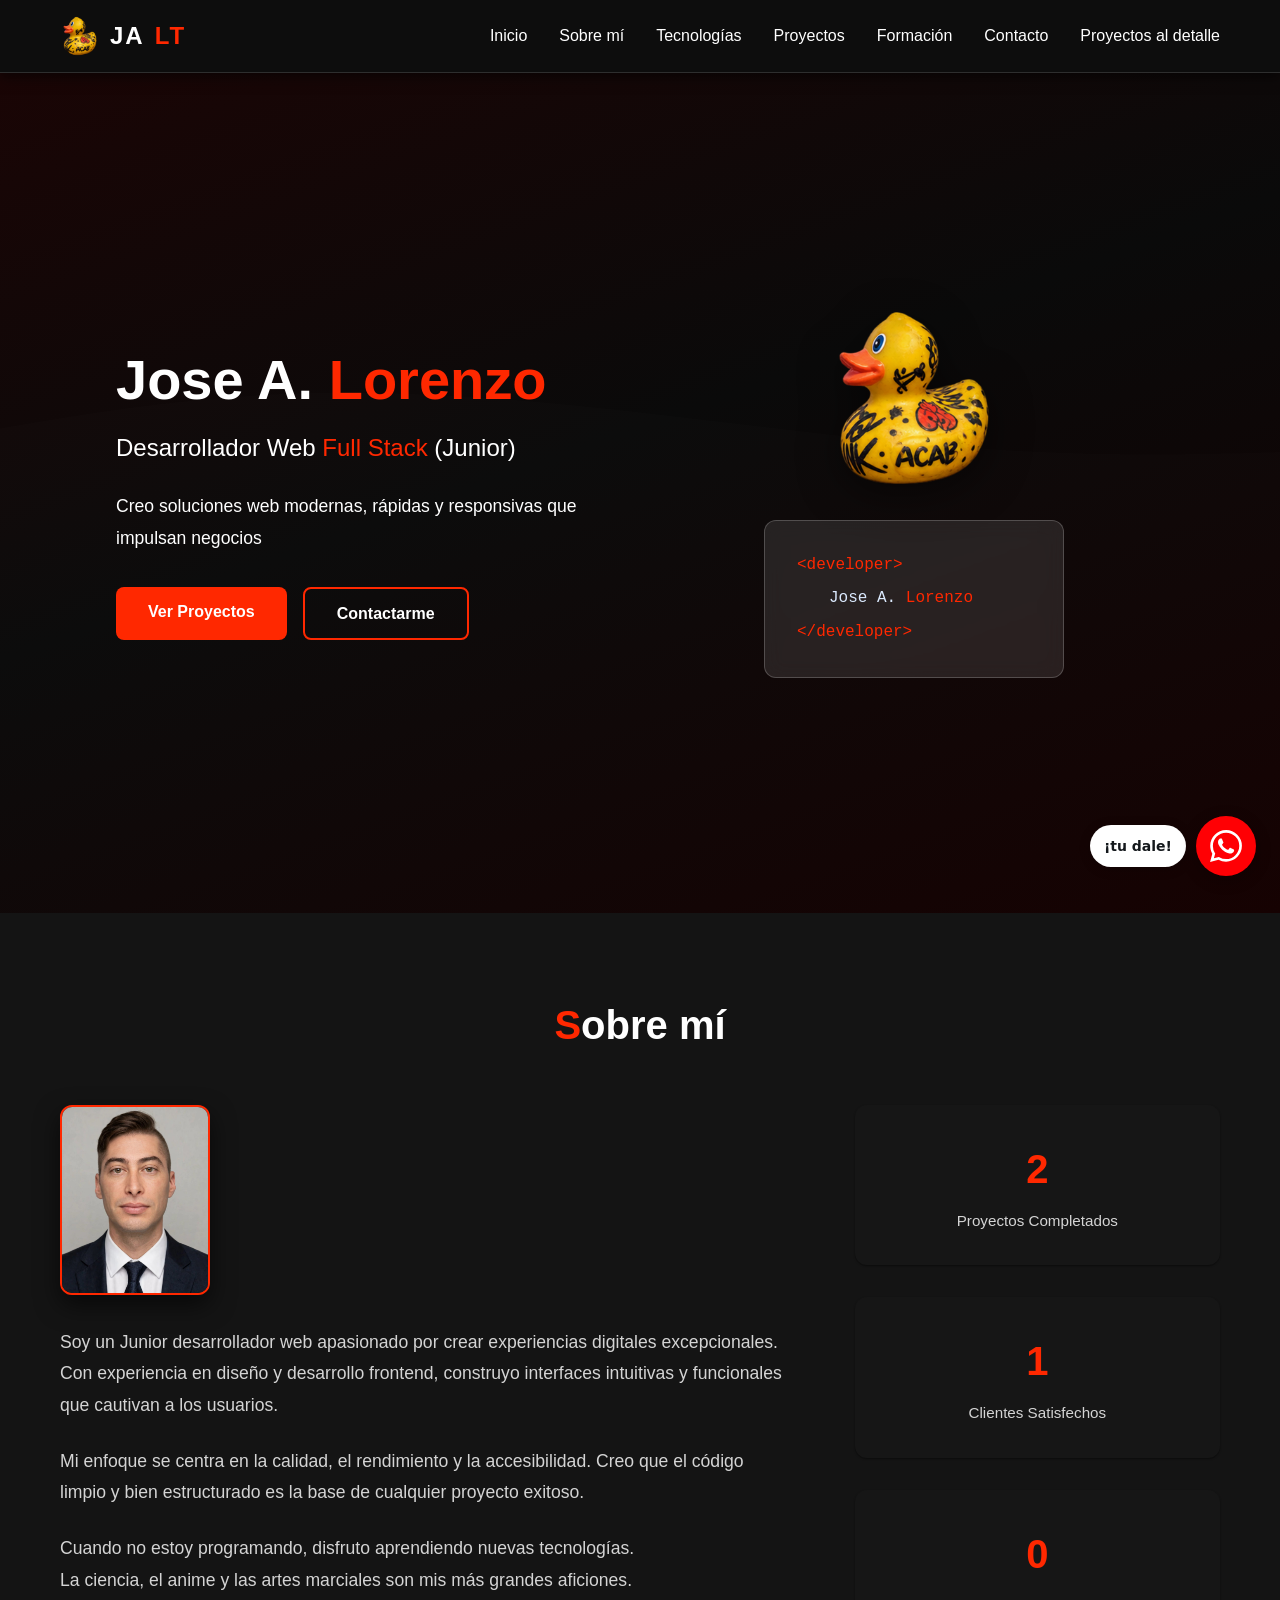
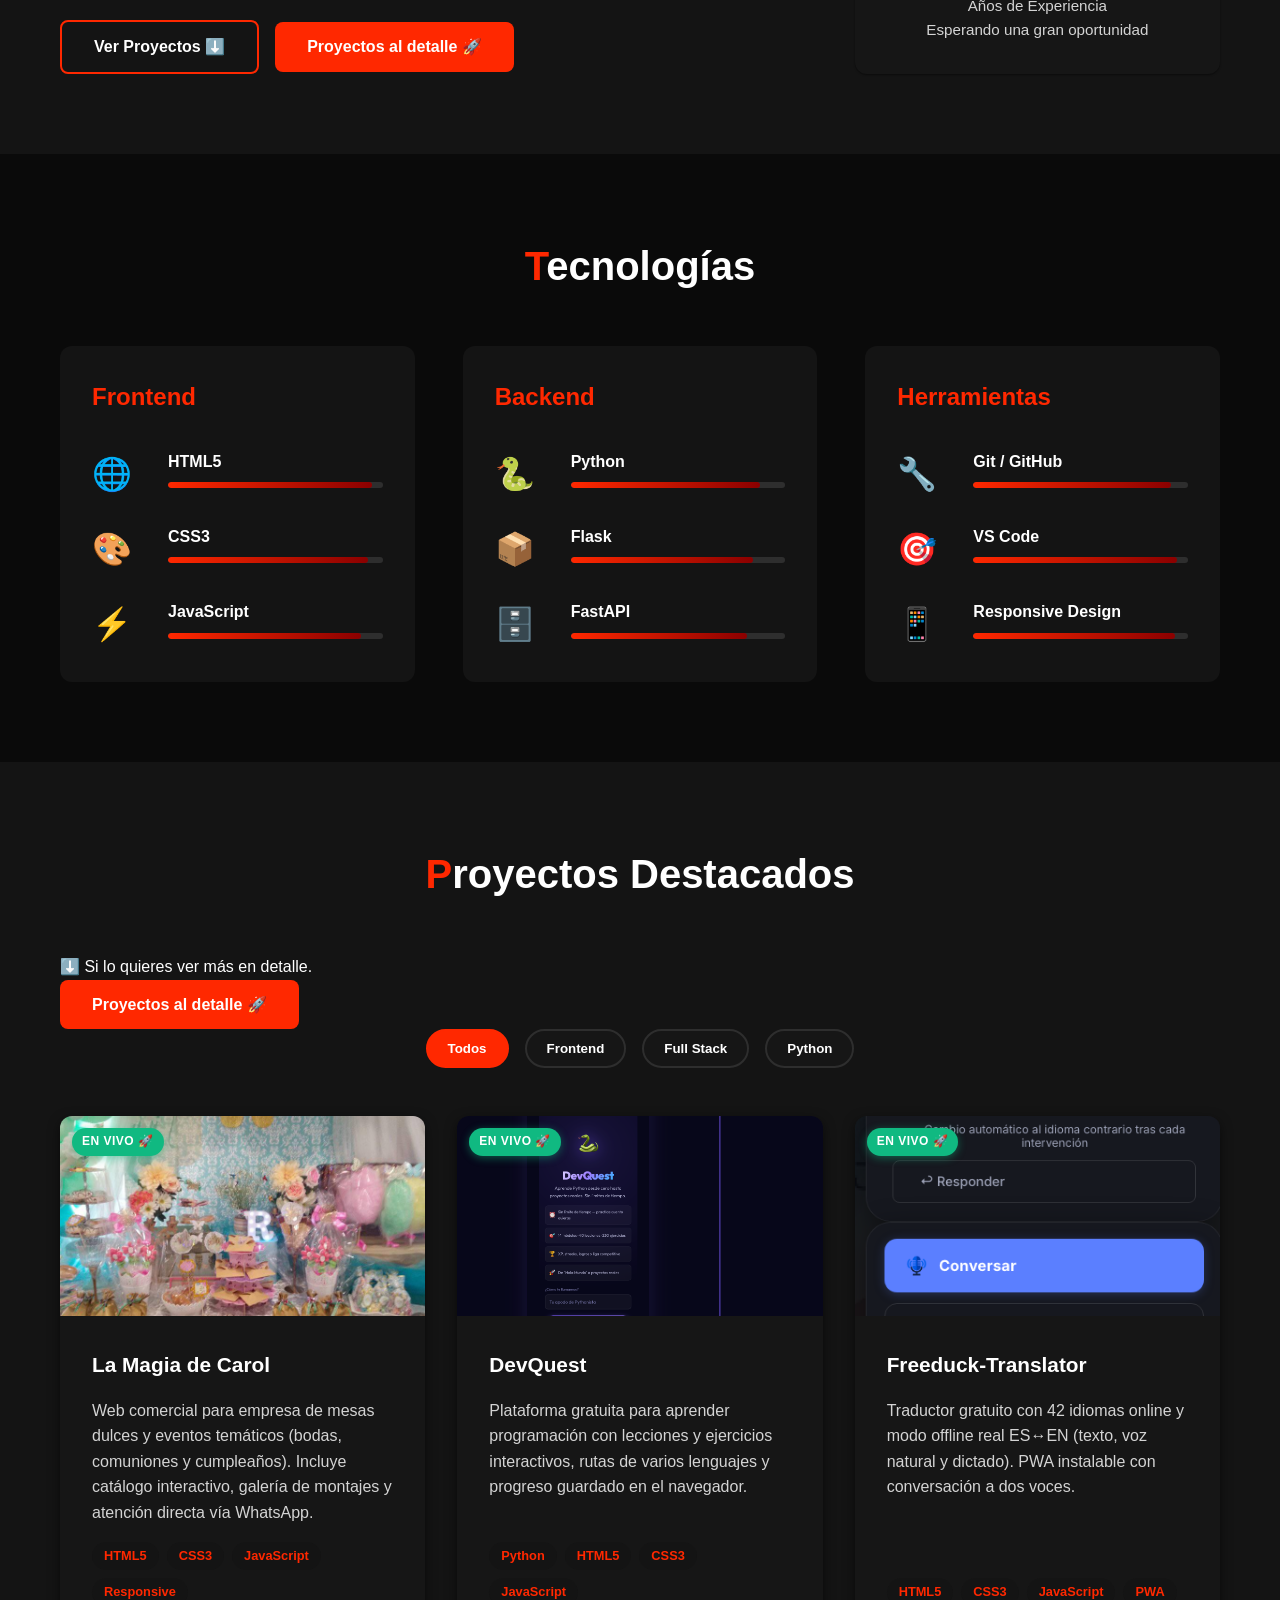
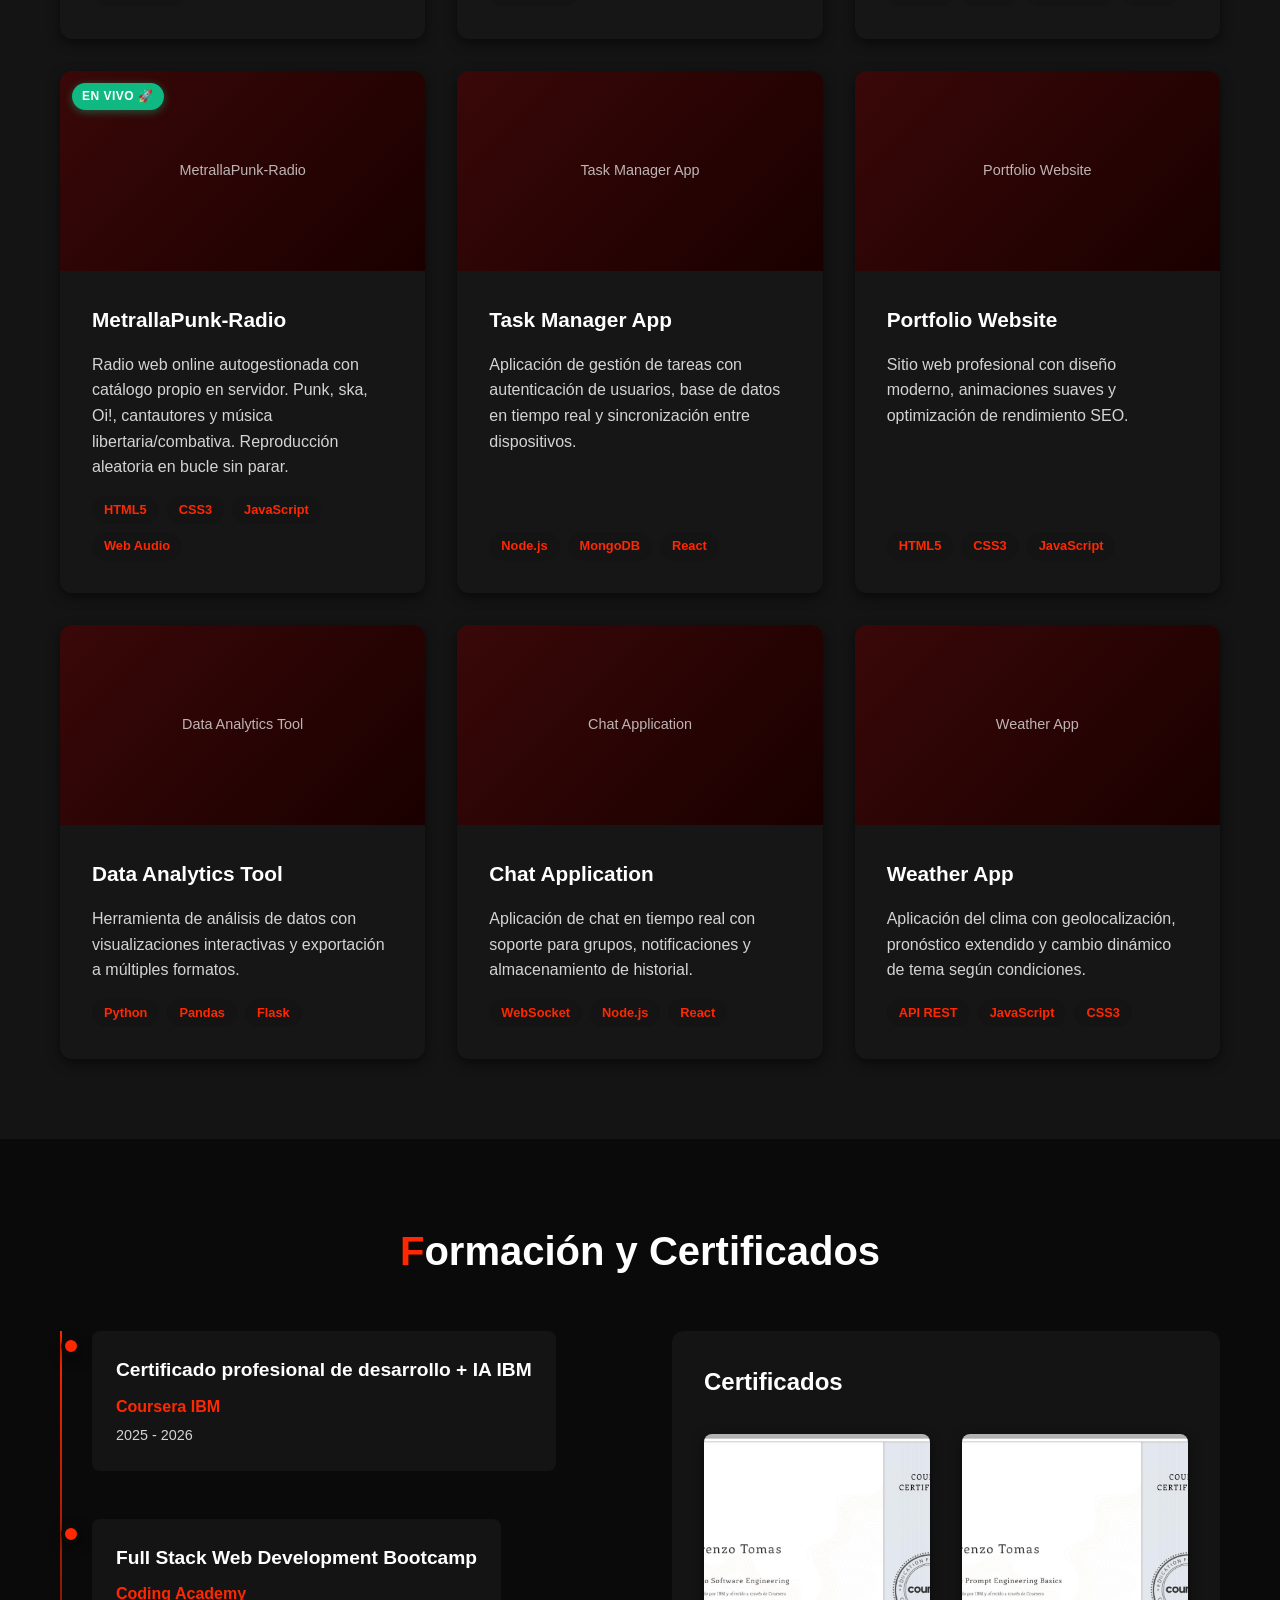
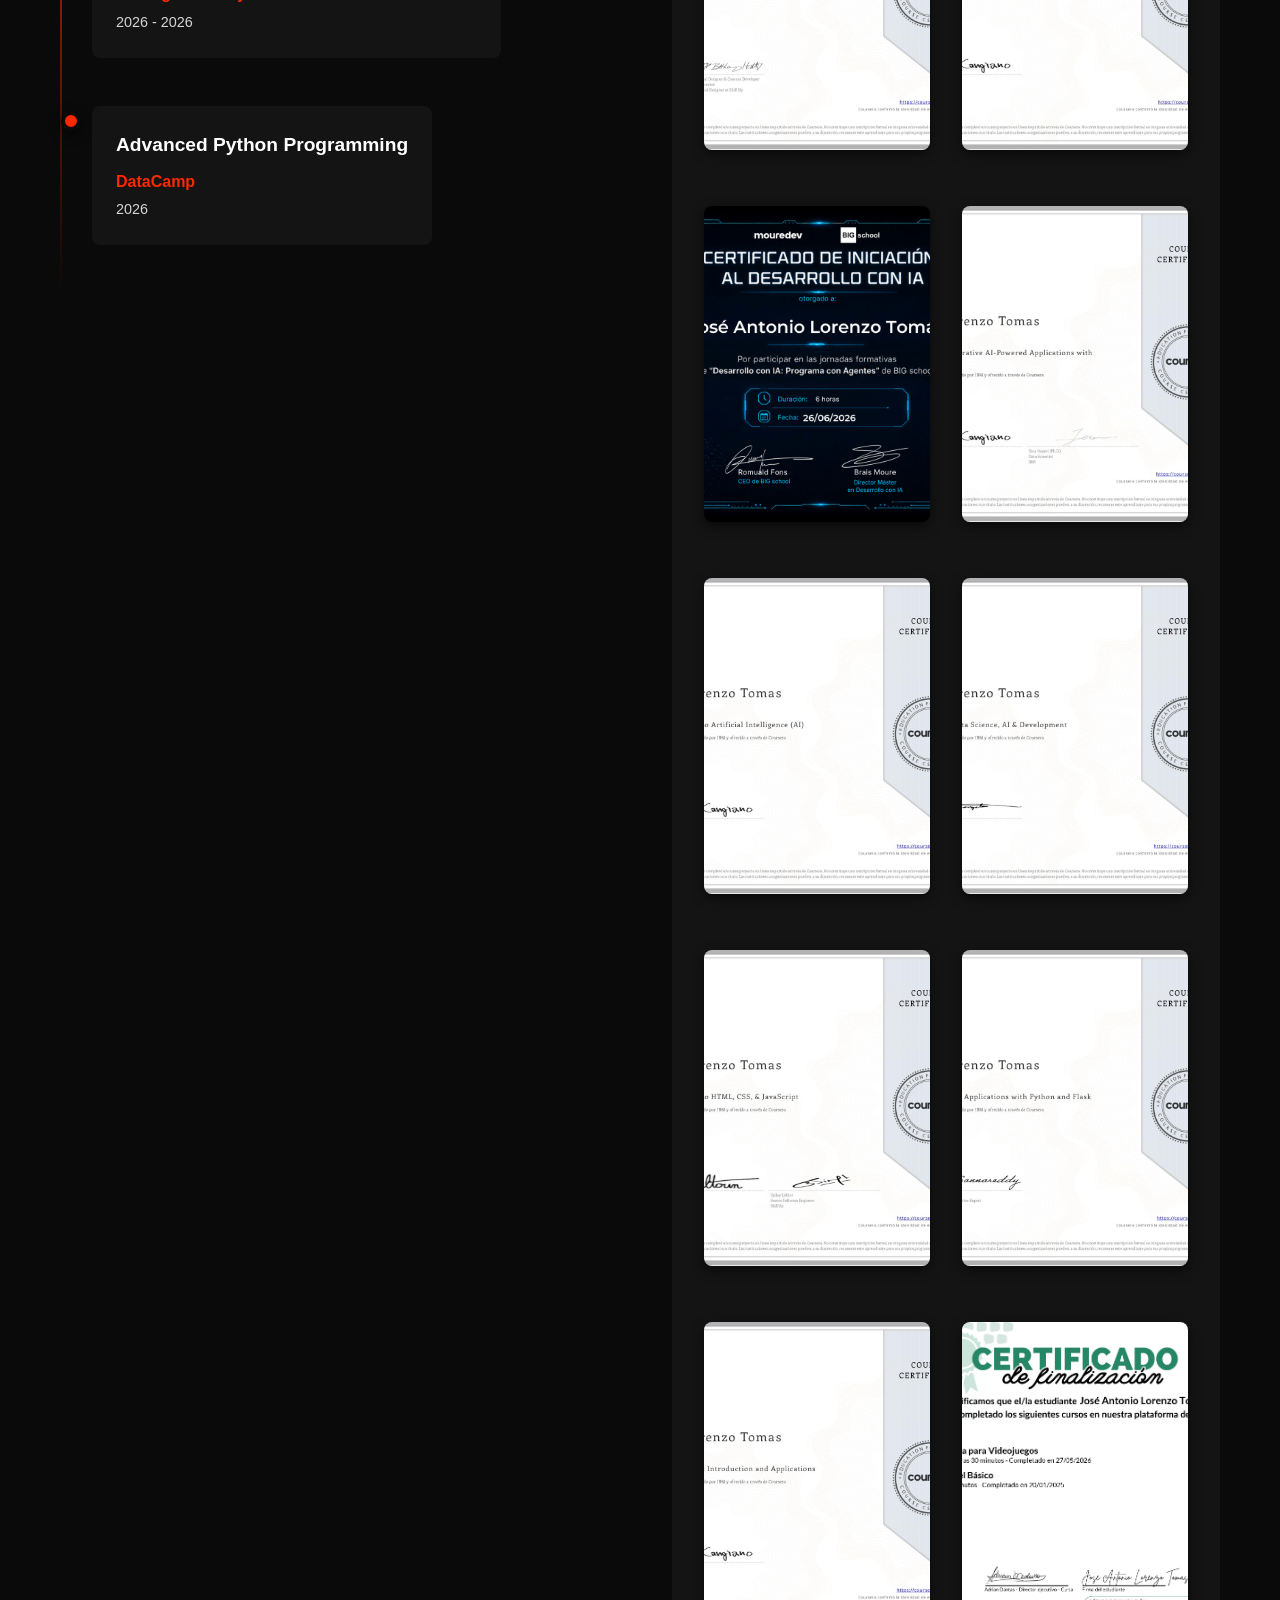
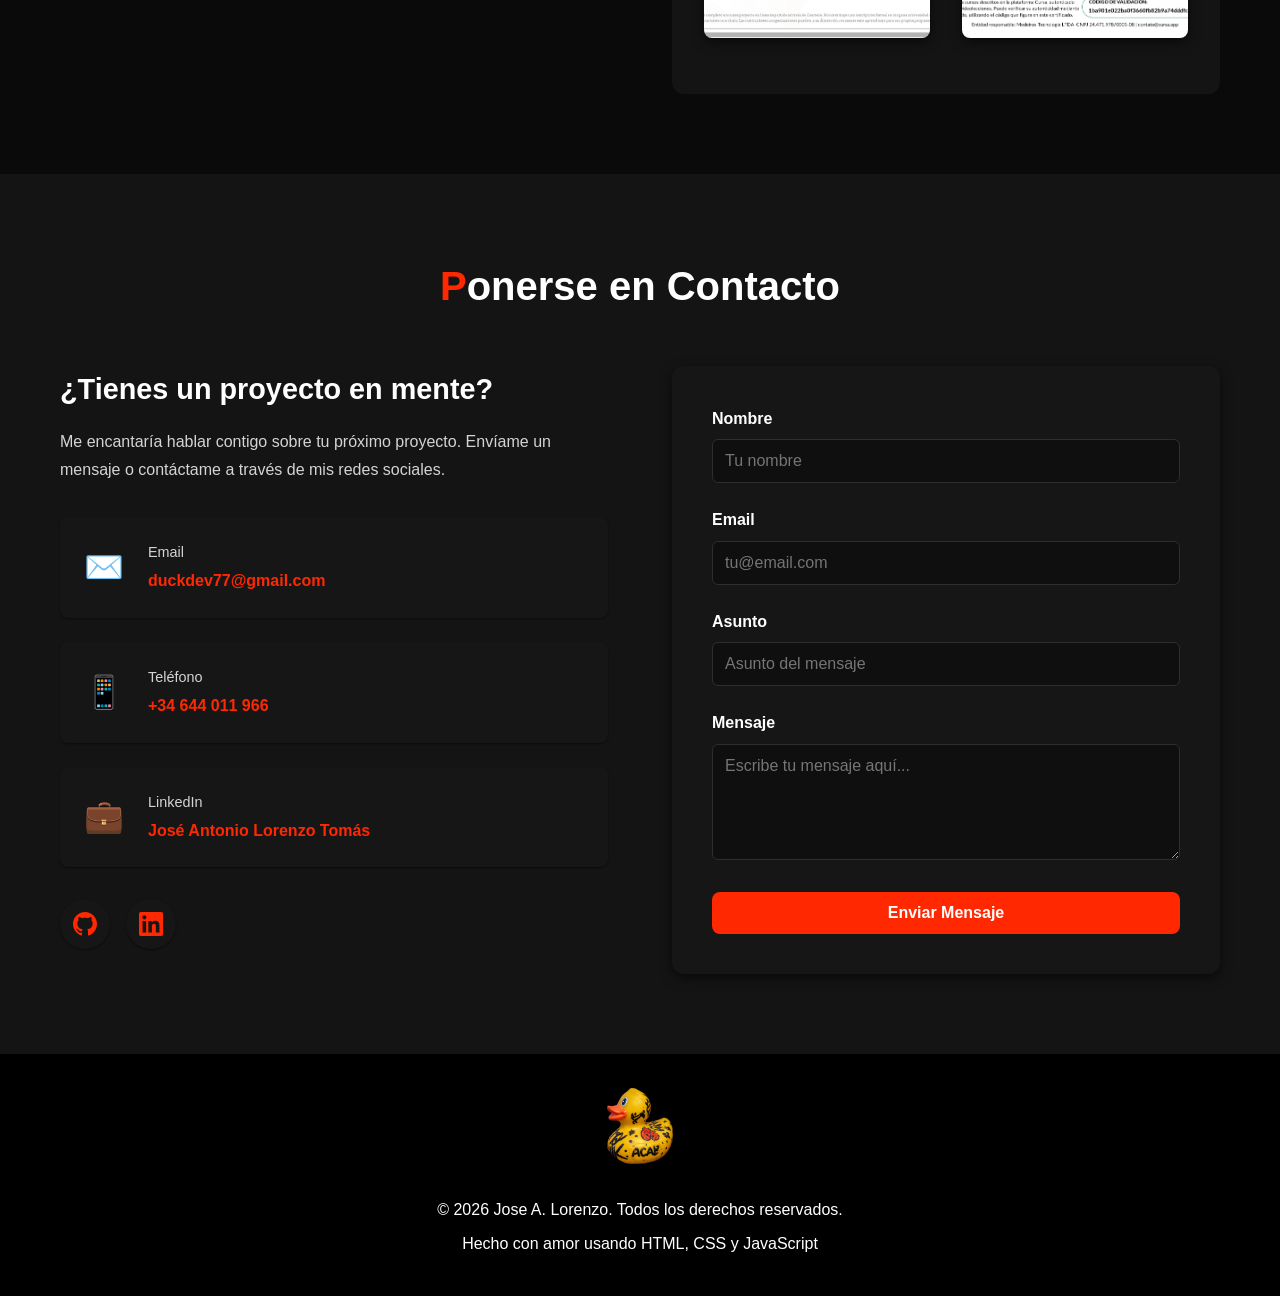
==== commit 74f4fe47: "feat: añadir MetrallaPunk-Radio al portfolio" ====
--- a/index.html
+++ b/index.html
@@ -6,7 +6,7 @@
     <meta name="description" content="Portfolio profesional de Jose A. Lorenzo - Desarrollador Web">
     <meta name="author" content="Jose A. Lorenzo">
     <title>Jose A. Lorenzo | Desarrollador Web</title>
-    <link rel="stylesheet" href="css/styles.css">
+    <link rel="stylesheet" href="css/styles.css?v=0.6.3">
     <link rel="icon" type="image/png" href="assets/img/patoLogoDev.png">
 </head>
 <body>
@@ -293,6 +293,30 @@
                     </div>
                 </div>
 
+                <!-- Proyecto 4: MetrallaPunk-Radio -->
+                <div class="project-card" data-category="frontend">
+                    <div class="project-image">
+                        <span class="project-badge">En vivo 🚀</span>
+                        <div class="project-placeholder">
+                            <span>MetrallaPunk-Radio</span>
+                        </div>
+                        <div class="project-overlay">
+                            <a href="https://joseantoniolorenzotomas-coder.github.io/metrallapunk-radio/" class="project-link" target="_blank" rel="noopener noreferrer">Ver Demo</a>
+                            <a href="https://github.com/joseantoniolorenzotomas-coder/metrallapunk-radio" class="project-link" target="_blank" rel="noopener noreferrer">Código</a>
+                        </div>
+                    </div>
+                    <div class="project-content">
+                        <h3>MetrallaPunk-Radio</h3>
+                        <p>Radio web online autogestionada con catálogo propio en servidor. Punk, ska, Oi!, cantautores y música libertaria/combativa. Reproducción aleatoria en bucle sin parar.</p>
+                        <div class="project-tags">
+                            <span class="tag">HTML5</span>
+                            <span class="tag">CSS3</span>
+                            <span class="tag">JavaScript</span>
+                            <span class="tag">Web Audio</span>
+                        </div>
+                    </div>
+                </div>
+
                 <!-- Proyecto 2 -->
                 <div class="project-card" data-category="fullstack">
                     <div class="project-image">
@@ -587,7 +611,7 @@
         <img src="assets/img/patoLogoDev.png" alt="Duck Logo">
     </a>
 
-    <script src="js/script.js"></script>
+    <script src="js/script.js?v=0.6.3"></script>
 <!-- WhatsApp button -->
 <script>
 (function () {
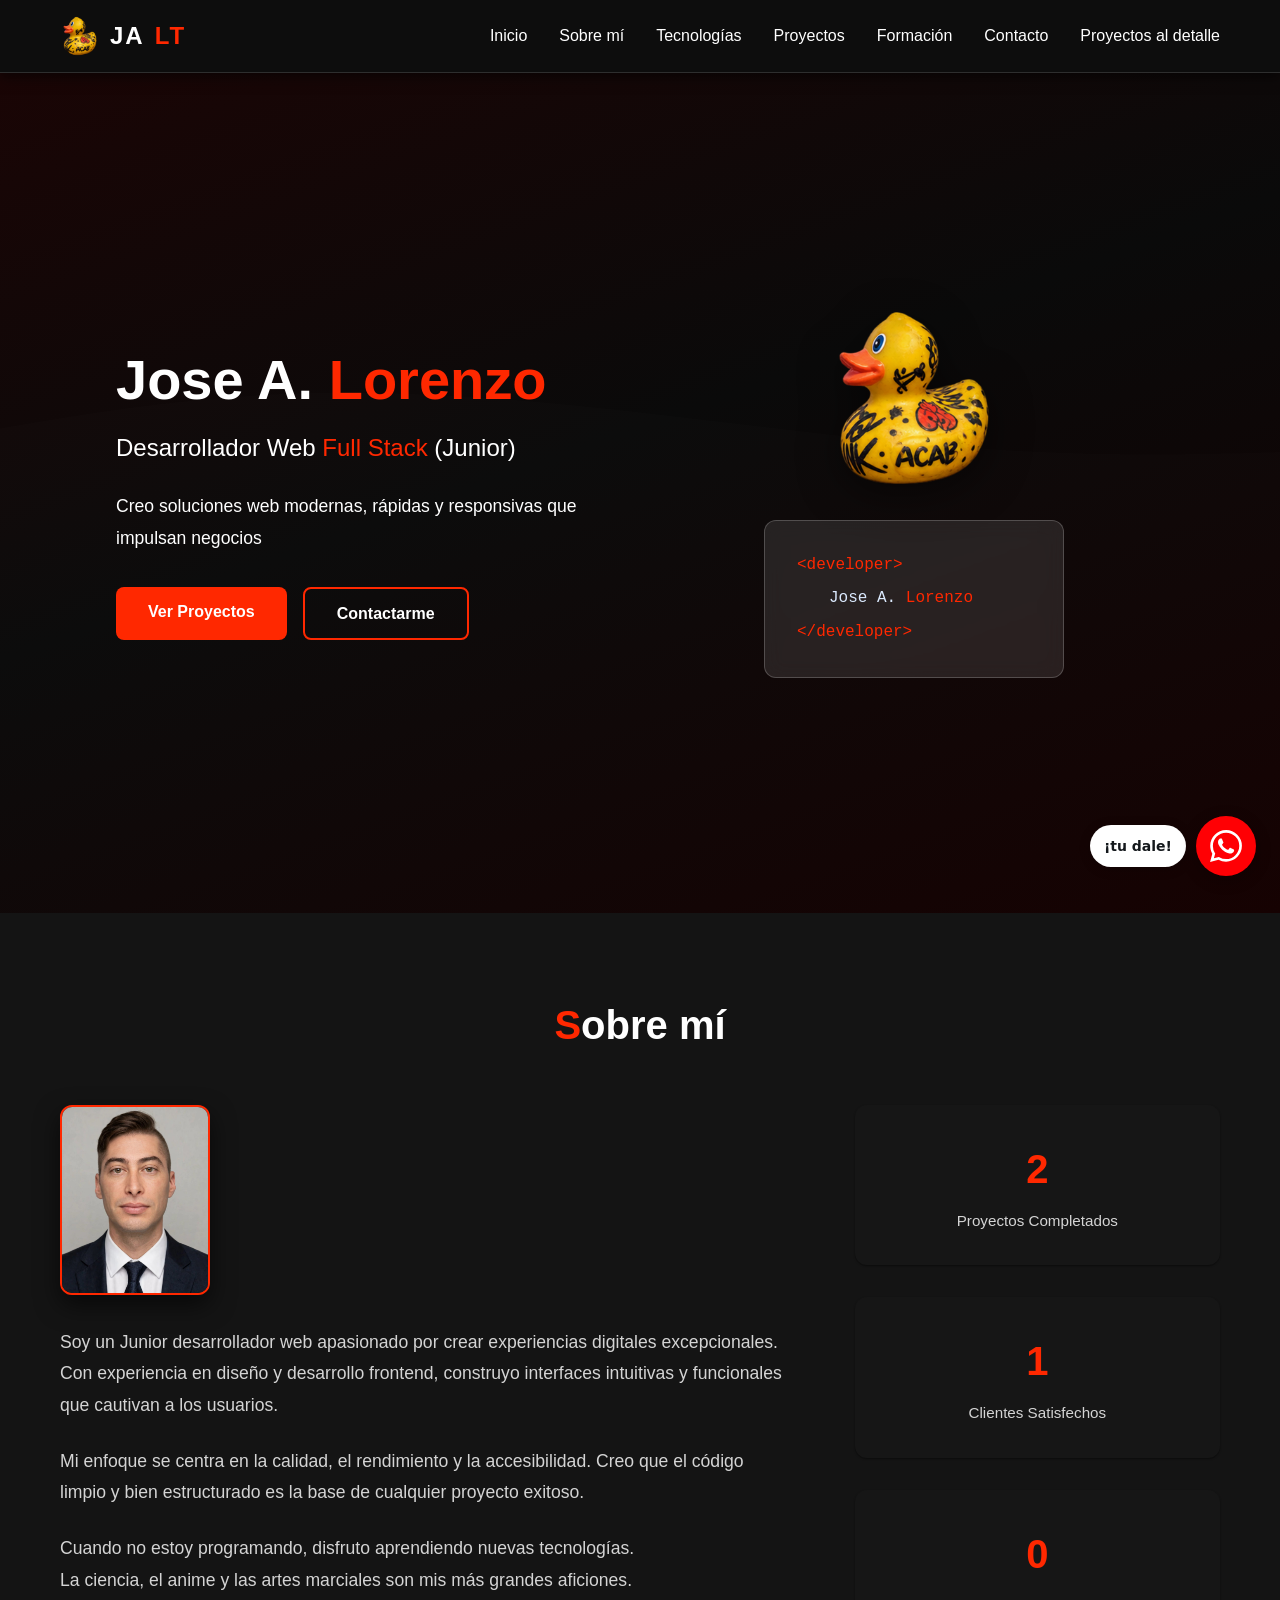
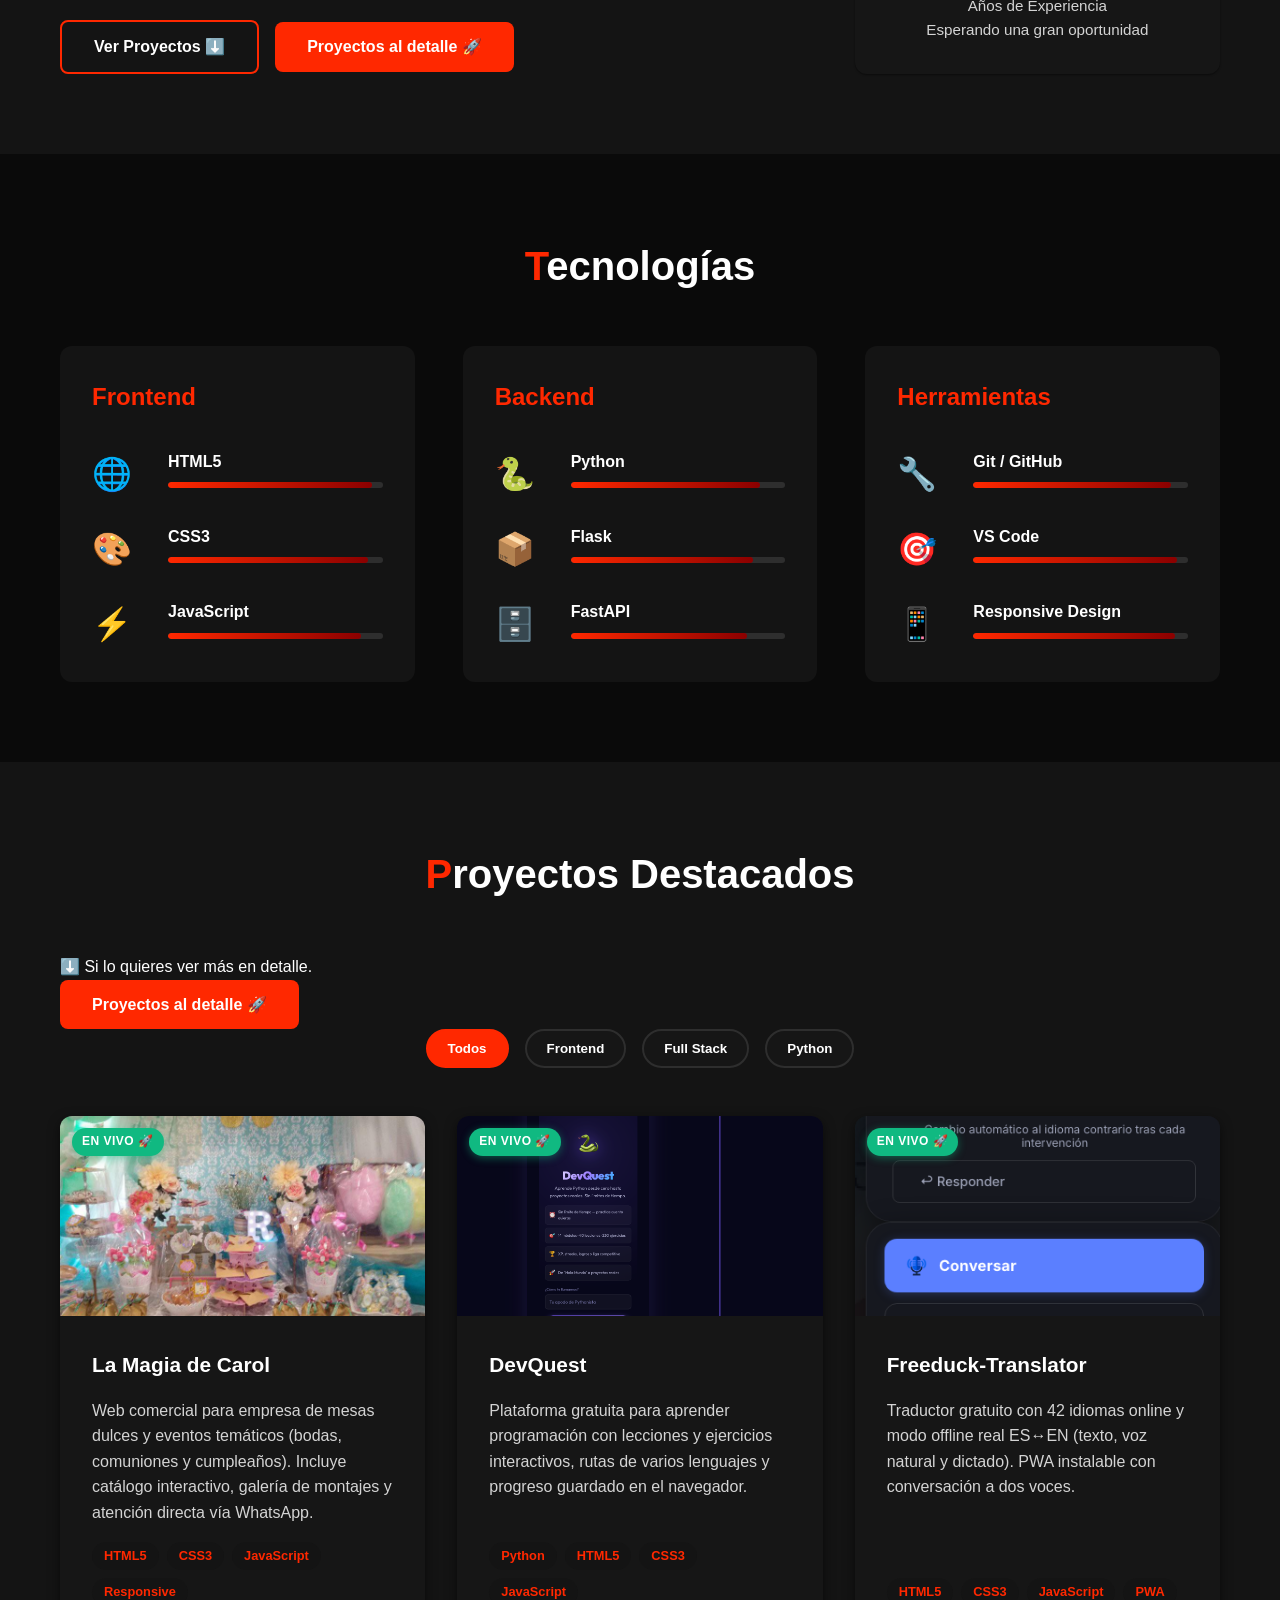
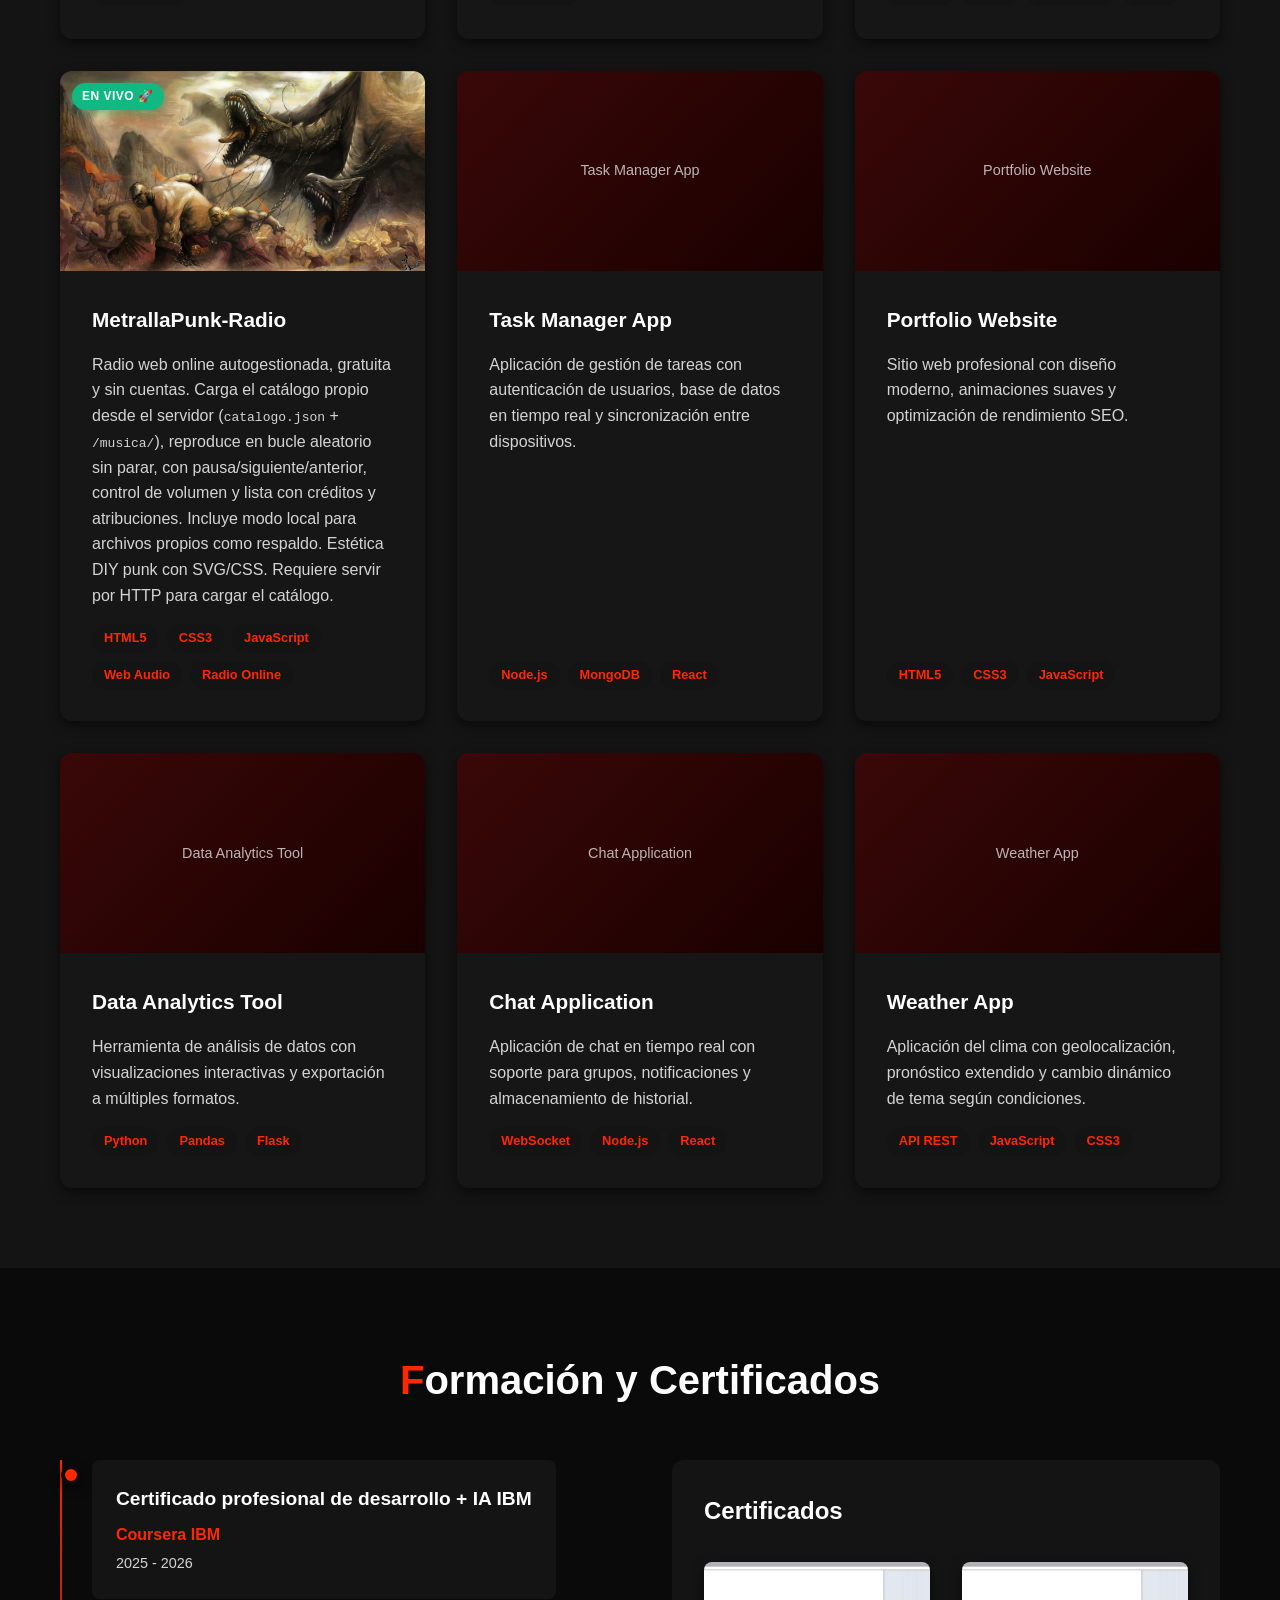
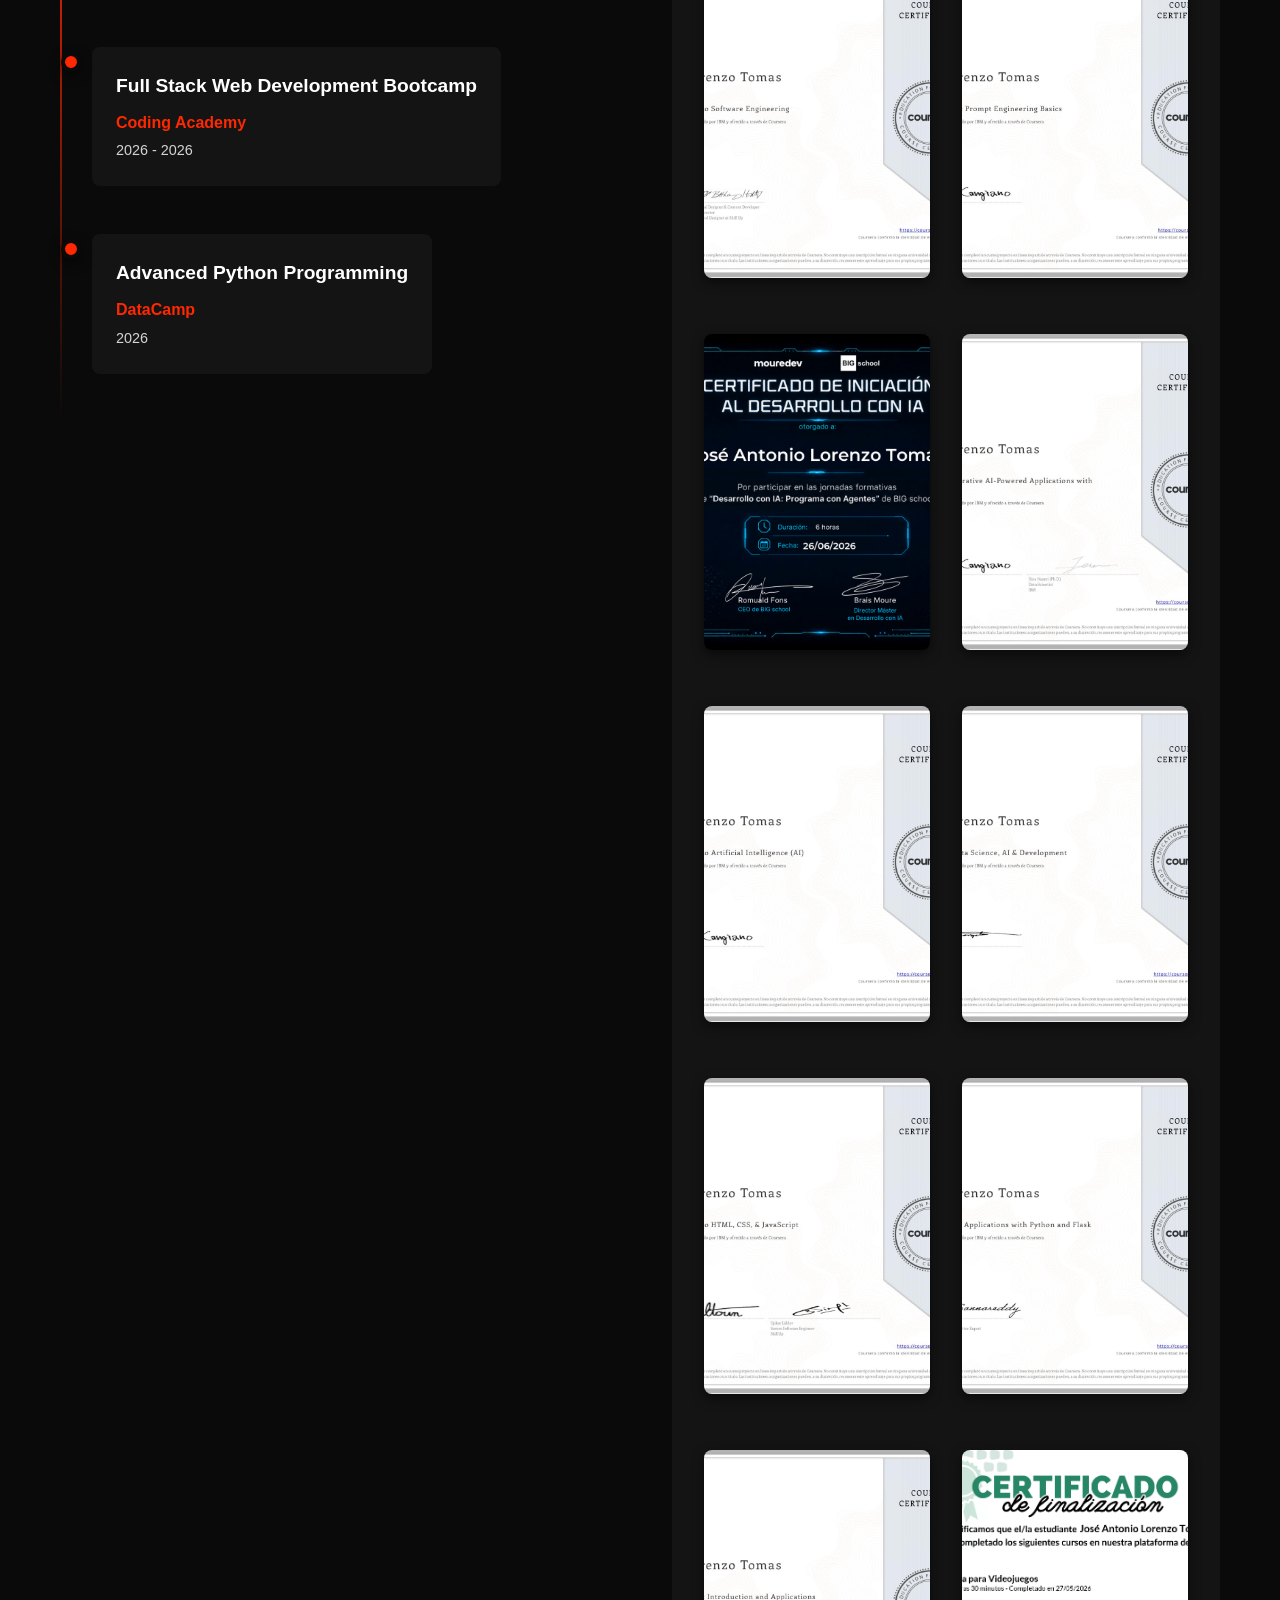
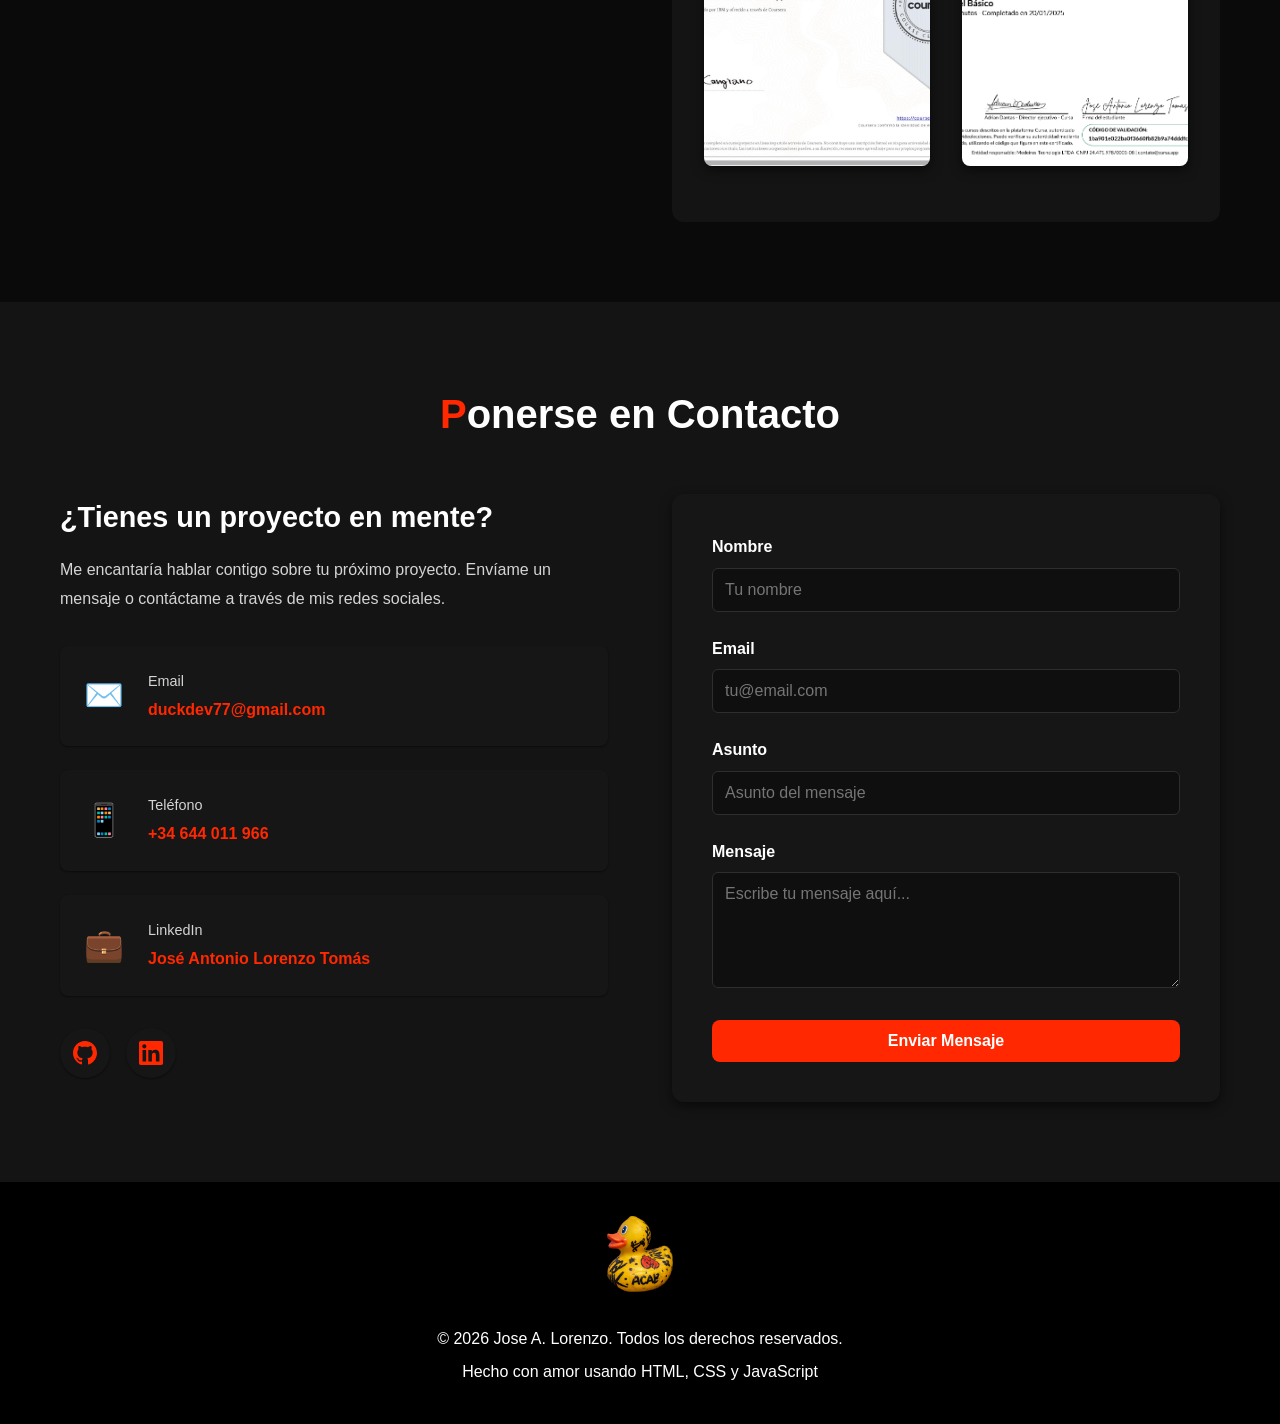
==== commit 1f410568: "feat: añadir descripción detallada y captura a MetrallaPunk-Radio" ====
--- a/index.html
+++ b/index.html
@@ -297,9 +297,7 @@
                 <div class="project-card" data-category="frontend">
                     <div class="project-image">
                         <span class="project-badge">En vivo 🚀</span>
-                        <div class="project-placeholder">
-                            <span>MetrallaPunk-Radio</span>
-                        </div>
+                        <img src="assets/img/metrallapunk-radio-preview.png" alt="MetrallaPunk-Radio - Radio web online autogestionada con catálogo propio">
                         <div class="project-overlay">
                             <a href="https://joseantoniolorenzotomas-coder.github.io/metrallapunk-radio/" class="project-link" target="_blank" rel="noopener noreferrer">Ver Demo</a>
                             <a href="https://github.com/joseantoniolorenzotomas-coder/metrallapunk-radio" class="project-link" target="_blank" rel="noopener noreferrer">Código</a>
@@ -307,12 +305,13 @@
                     </div>
                     <div class="project-content">
                         <h3>MetrallaPunk-Radio</h3>
-                        <p>Radio web online autogestionada con catálogo propio en servidor. Punk, ska, Oi!, cantautores y música libertaria/combativa. Reproducción aleatoria en bucle sin parar.</p>
+                        <p>Radio web online autogestionada, gratuita y sin cuentas. Carga el catálogo propio desde el servidor (<code>catalogo.json</code> + <code>/musica/</code>), reproduce en bucle aleatorio sin parar, con pausa/siguiente/anterior, control de volumen y lista con créditos y atribuciones. Incluye modo local para archivos propios como respaldo. Estética DIY punk con SVG/CSS. Requiere servir por HTTP para cargar el catálogo.</p>
                         <div class="project-tags">
                             <span class="tag">HTML5</span>
                             <span class="tag">CSS3</span>
                             <span class="tag">JavaScript</span>
                             <span class="tag">Web Audio</span>
+                            <span class="tag">Radio Online</span>
                         </div>
                     </div>
                 </div>
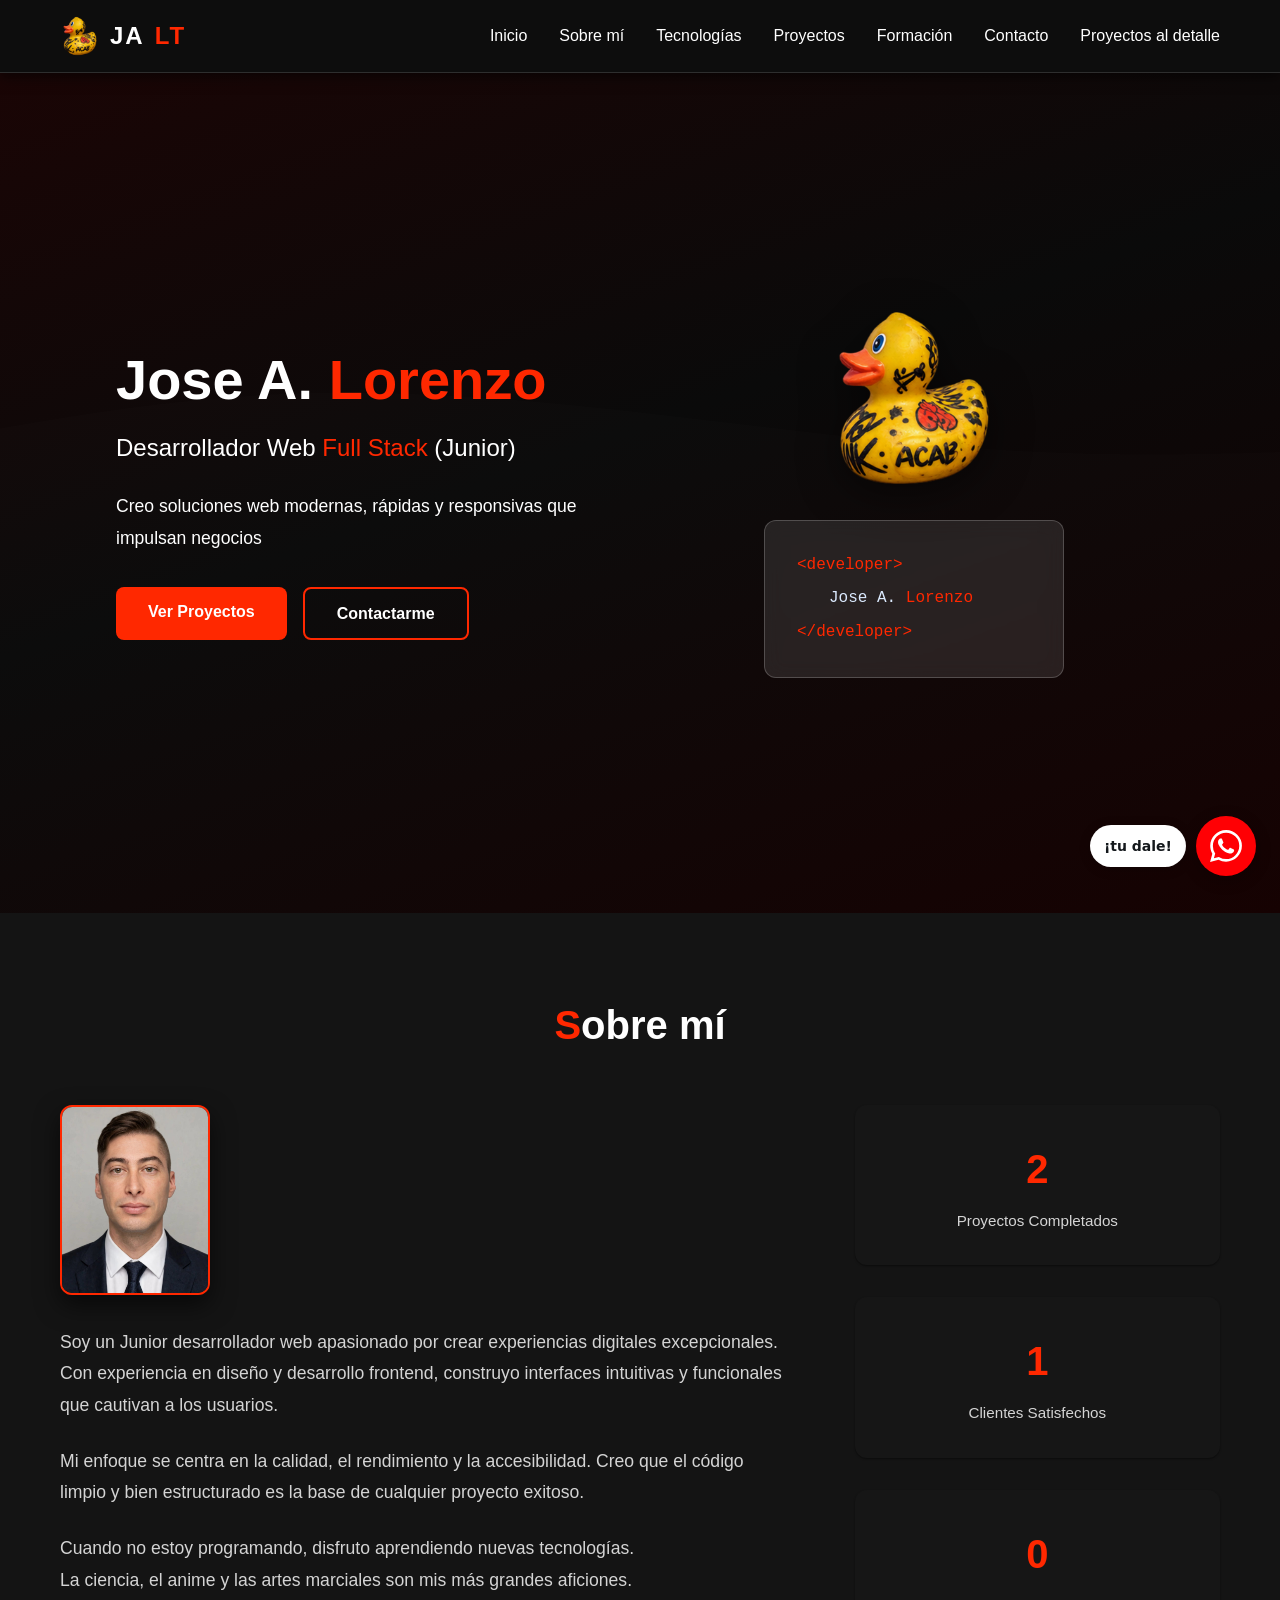
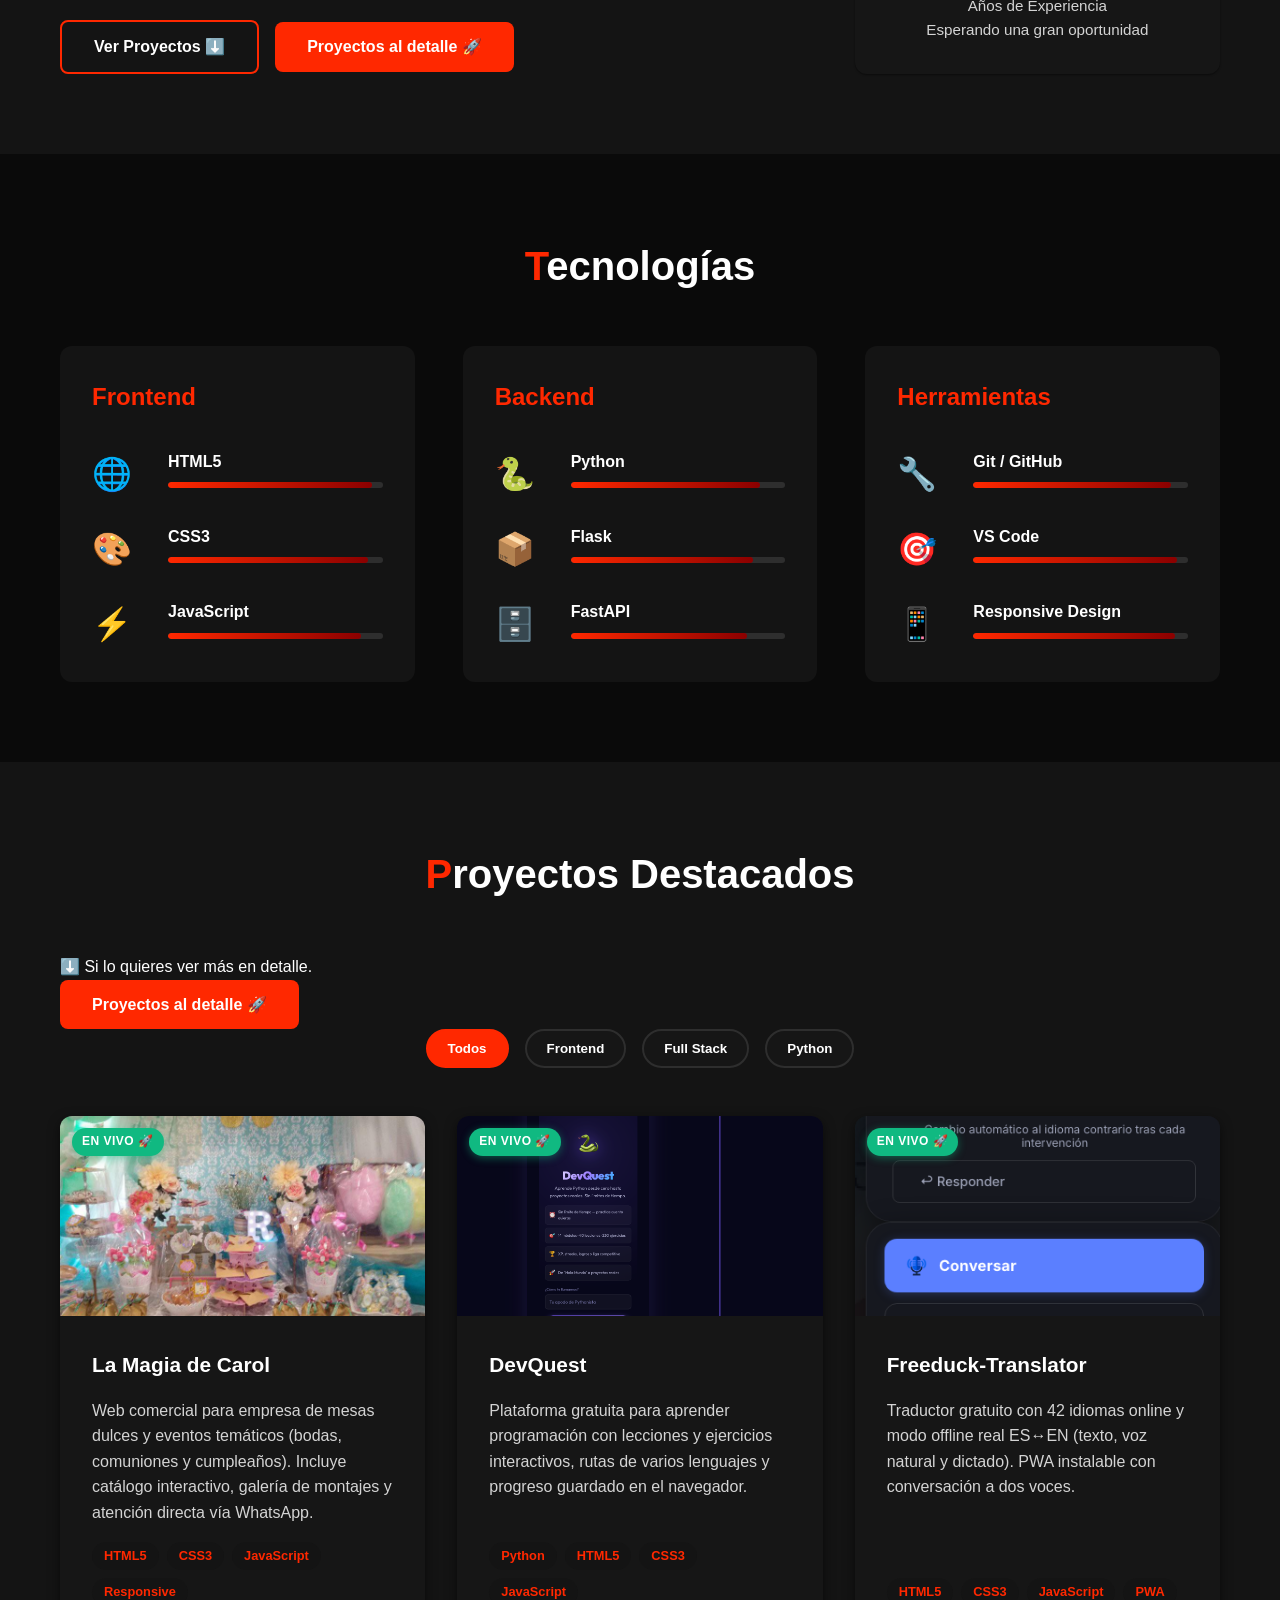
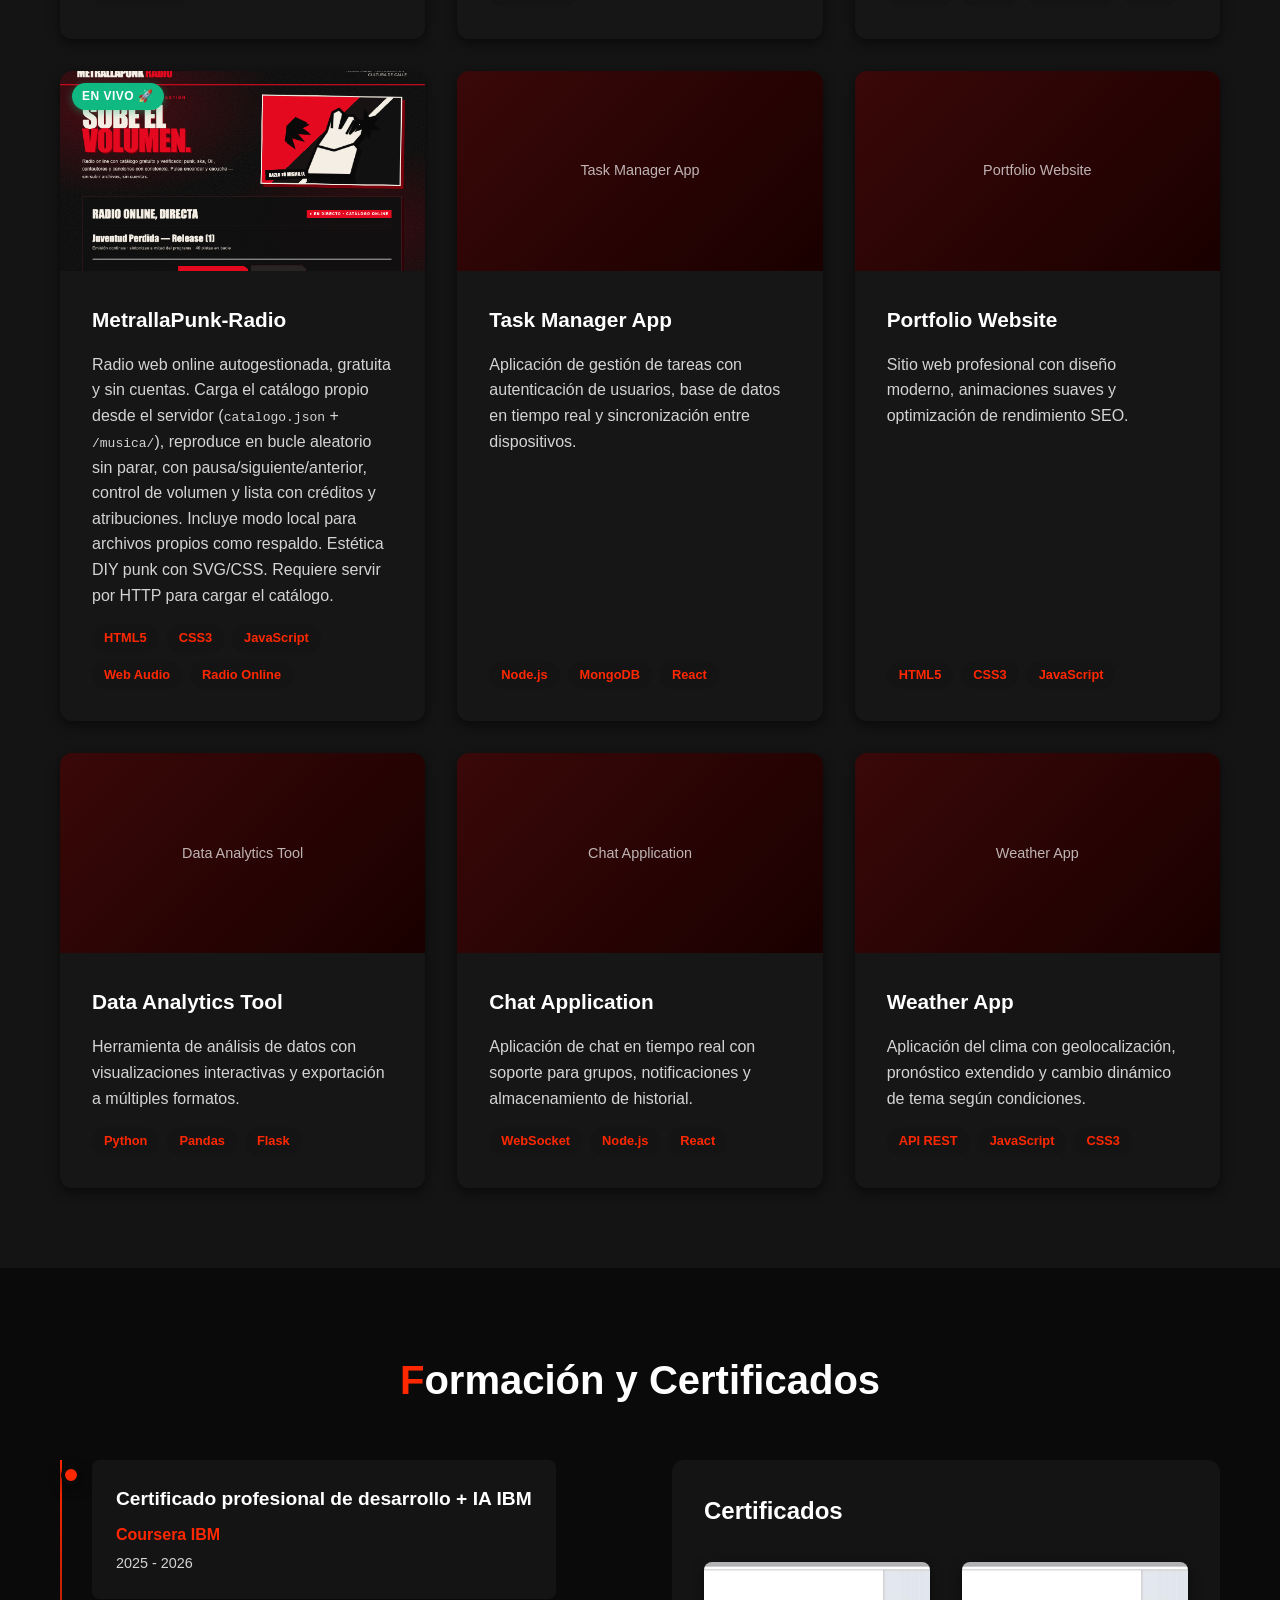
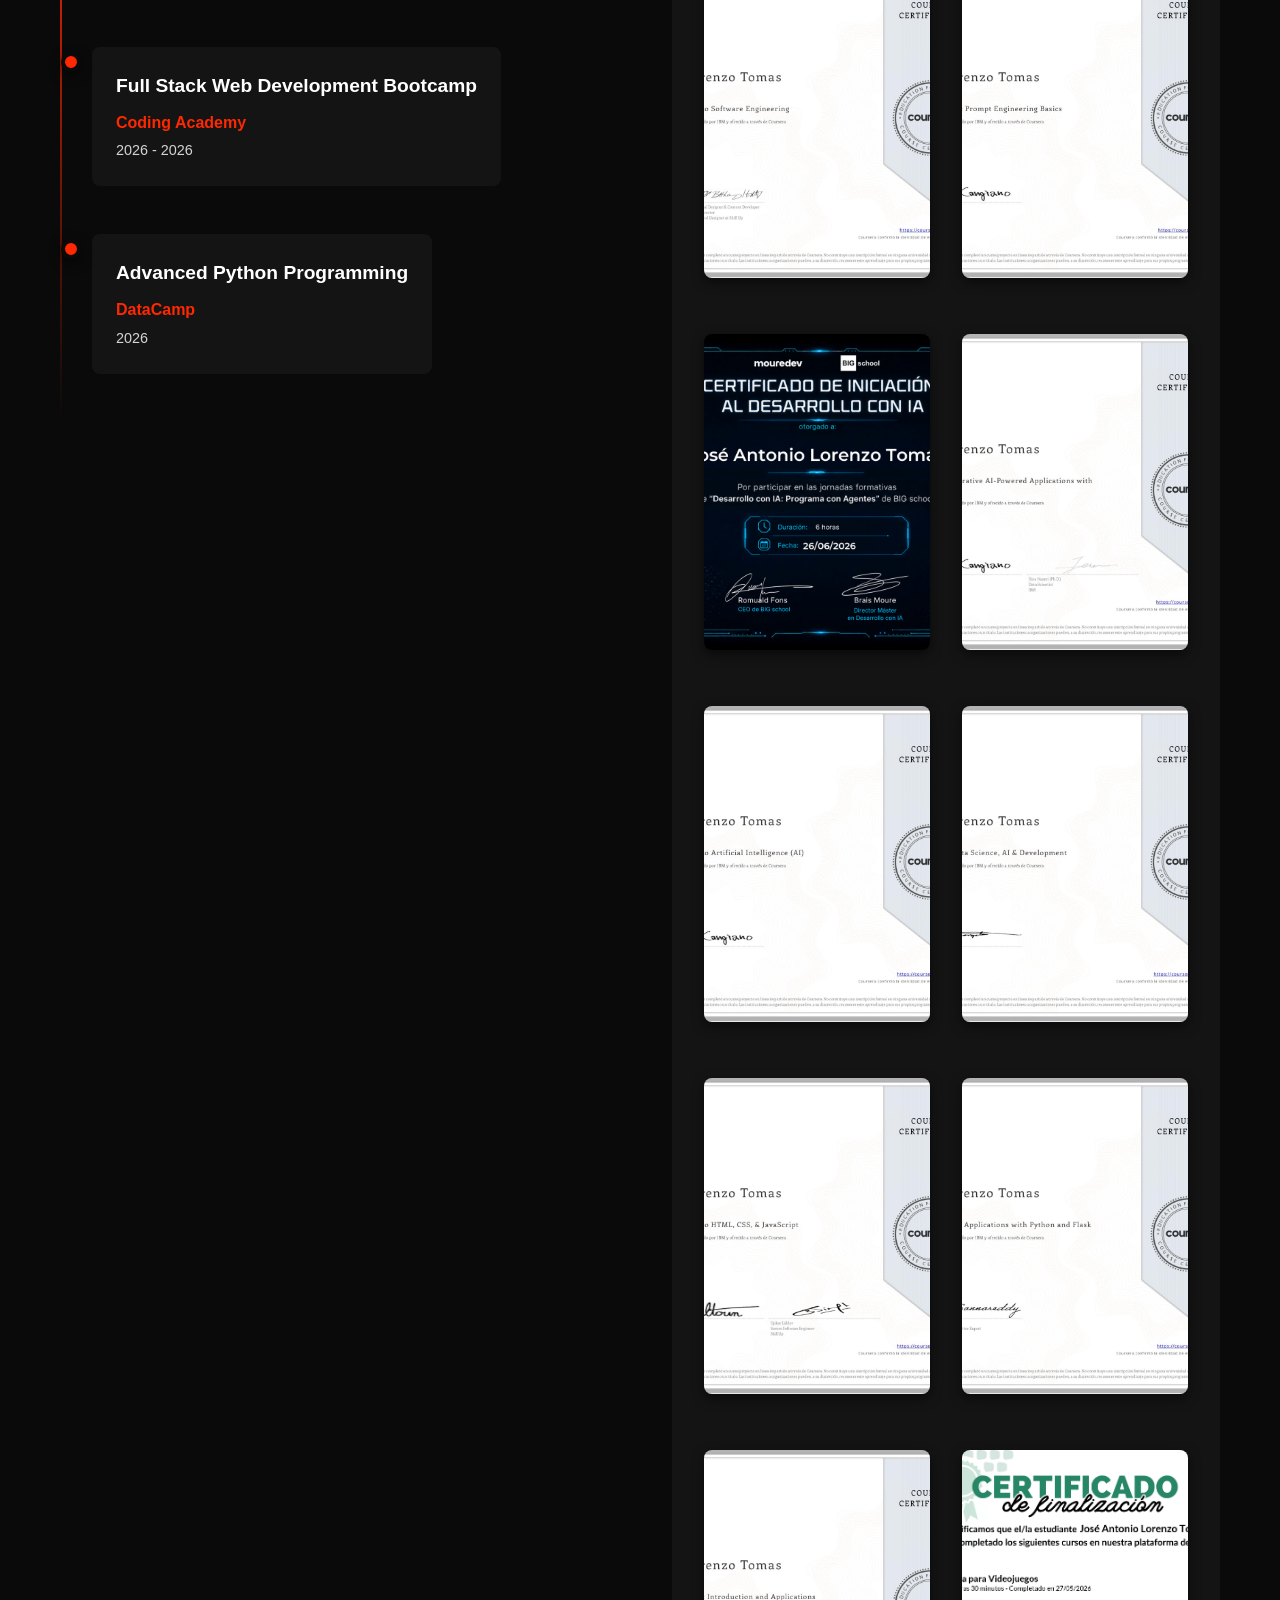
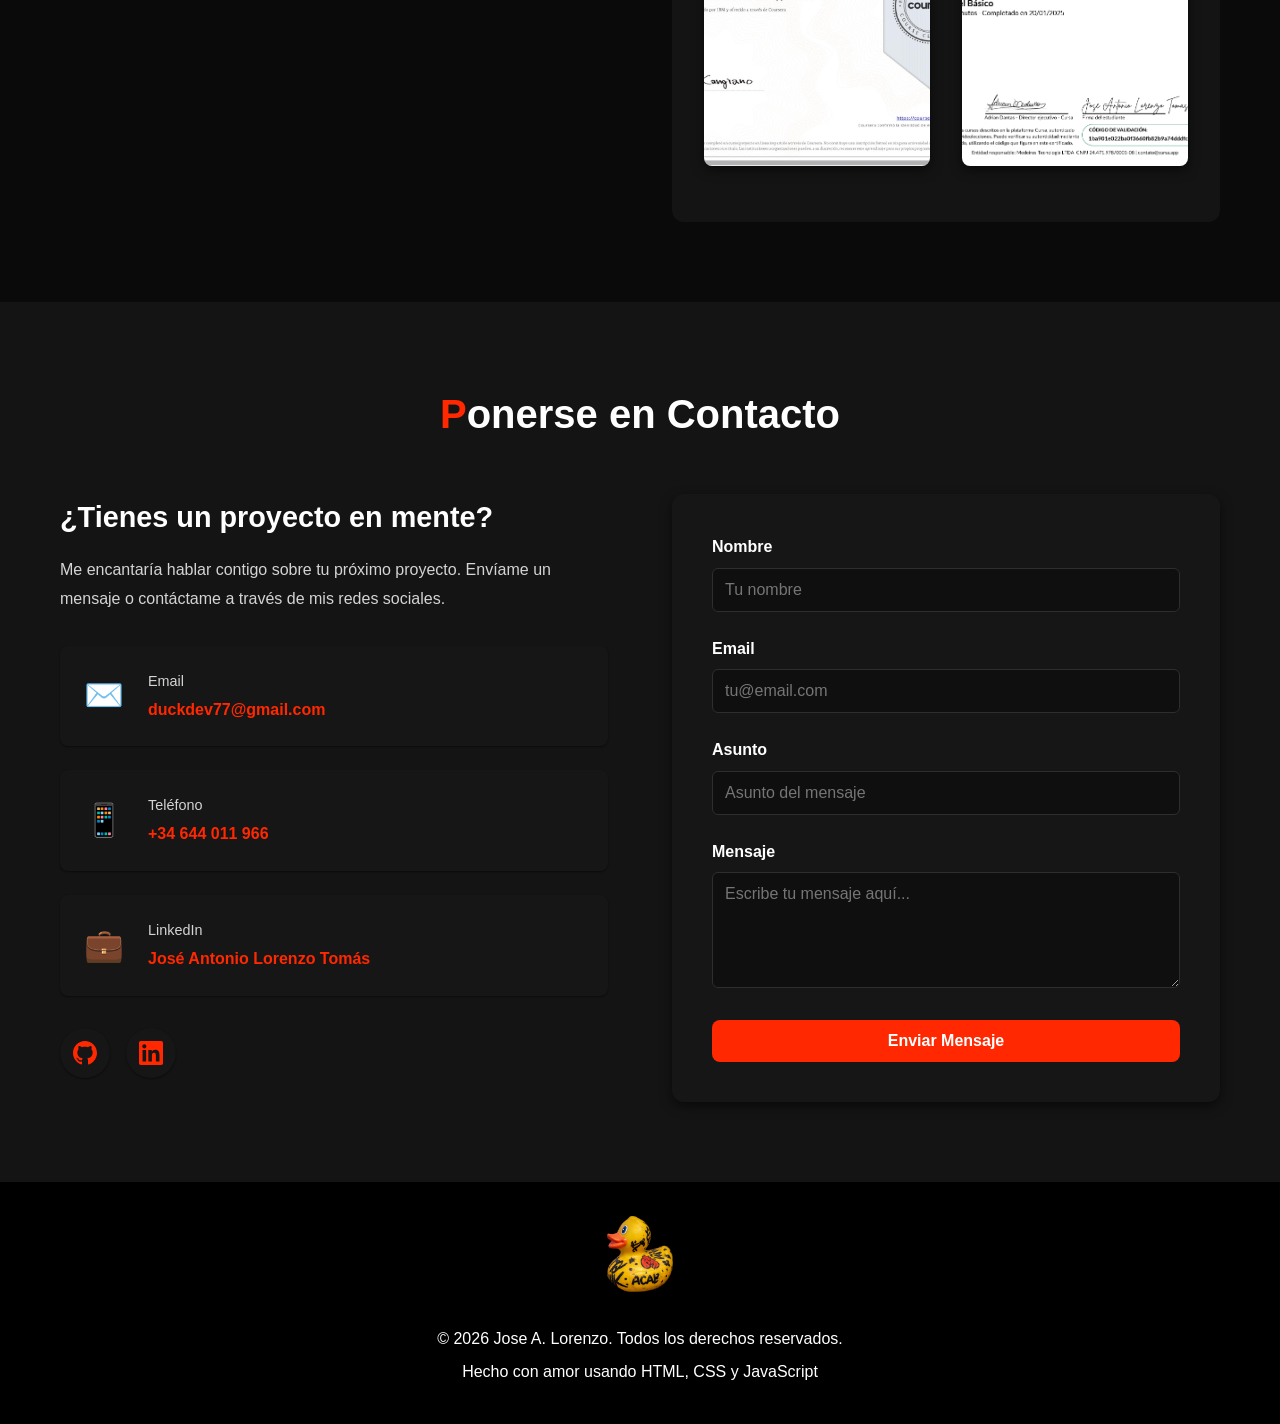
==== commit e920efc8: "Cambia imagen MetrallaPunk-Radio por foto real de la app" ====
--- a/index.html
+++ b/index.html
@@ -297,7 +297,7 @@
                 <div class="project-card" data-category="frontend">
                     <div class="project-image">
                         <span class="project-badge">En vivo 🚀</span>
-                        <img src="assets/img/metrallapunk-radio-preview.png" alt="MetrallaPunk-Radio - Radio web online autogestionada con catálogo propio">
+                        <img src="assets/img/metrallapunk-radio.png" alt="MetrallaPunk-Radio - Radio web online autogestionada con catálogo propio">
                         <div class="project-overlay">
                             <a href="https://joseantoniolorenzotomas-coder.github.io/metrallapunk-radio/" class="project-link" target="_blank" rel="noopener noreferrer">Ver Demo</a>
                             <a href="https://github.com/joseantoniolorenzotomas-coder/metrallapunk-radio" class="project-link" target="_blank" rel="noopener noreferrer">Código</a>
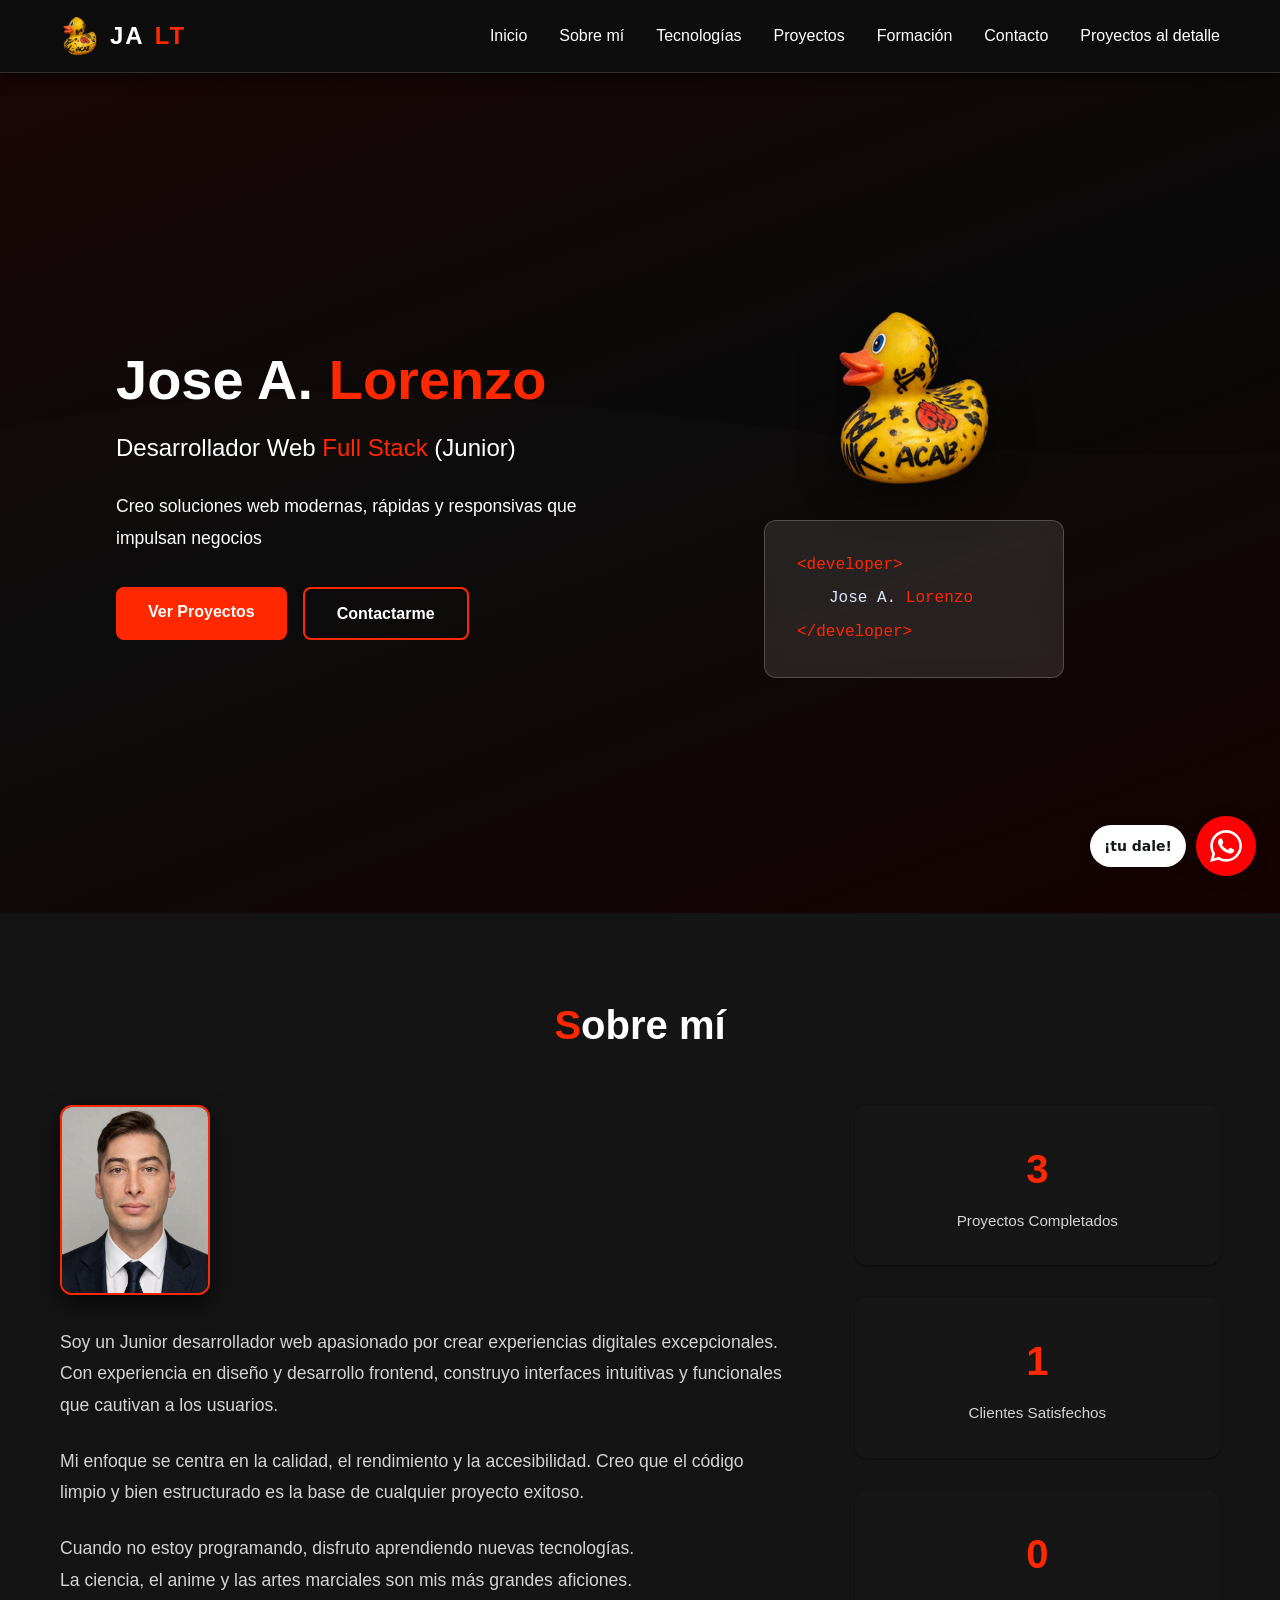
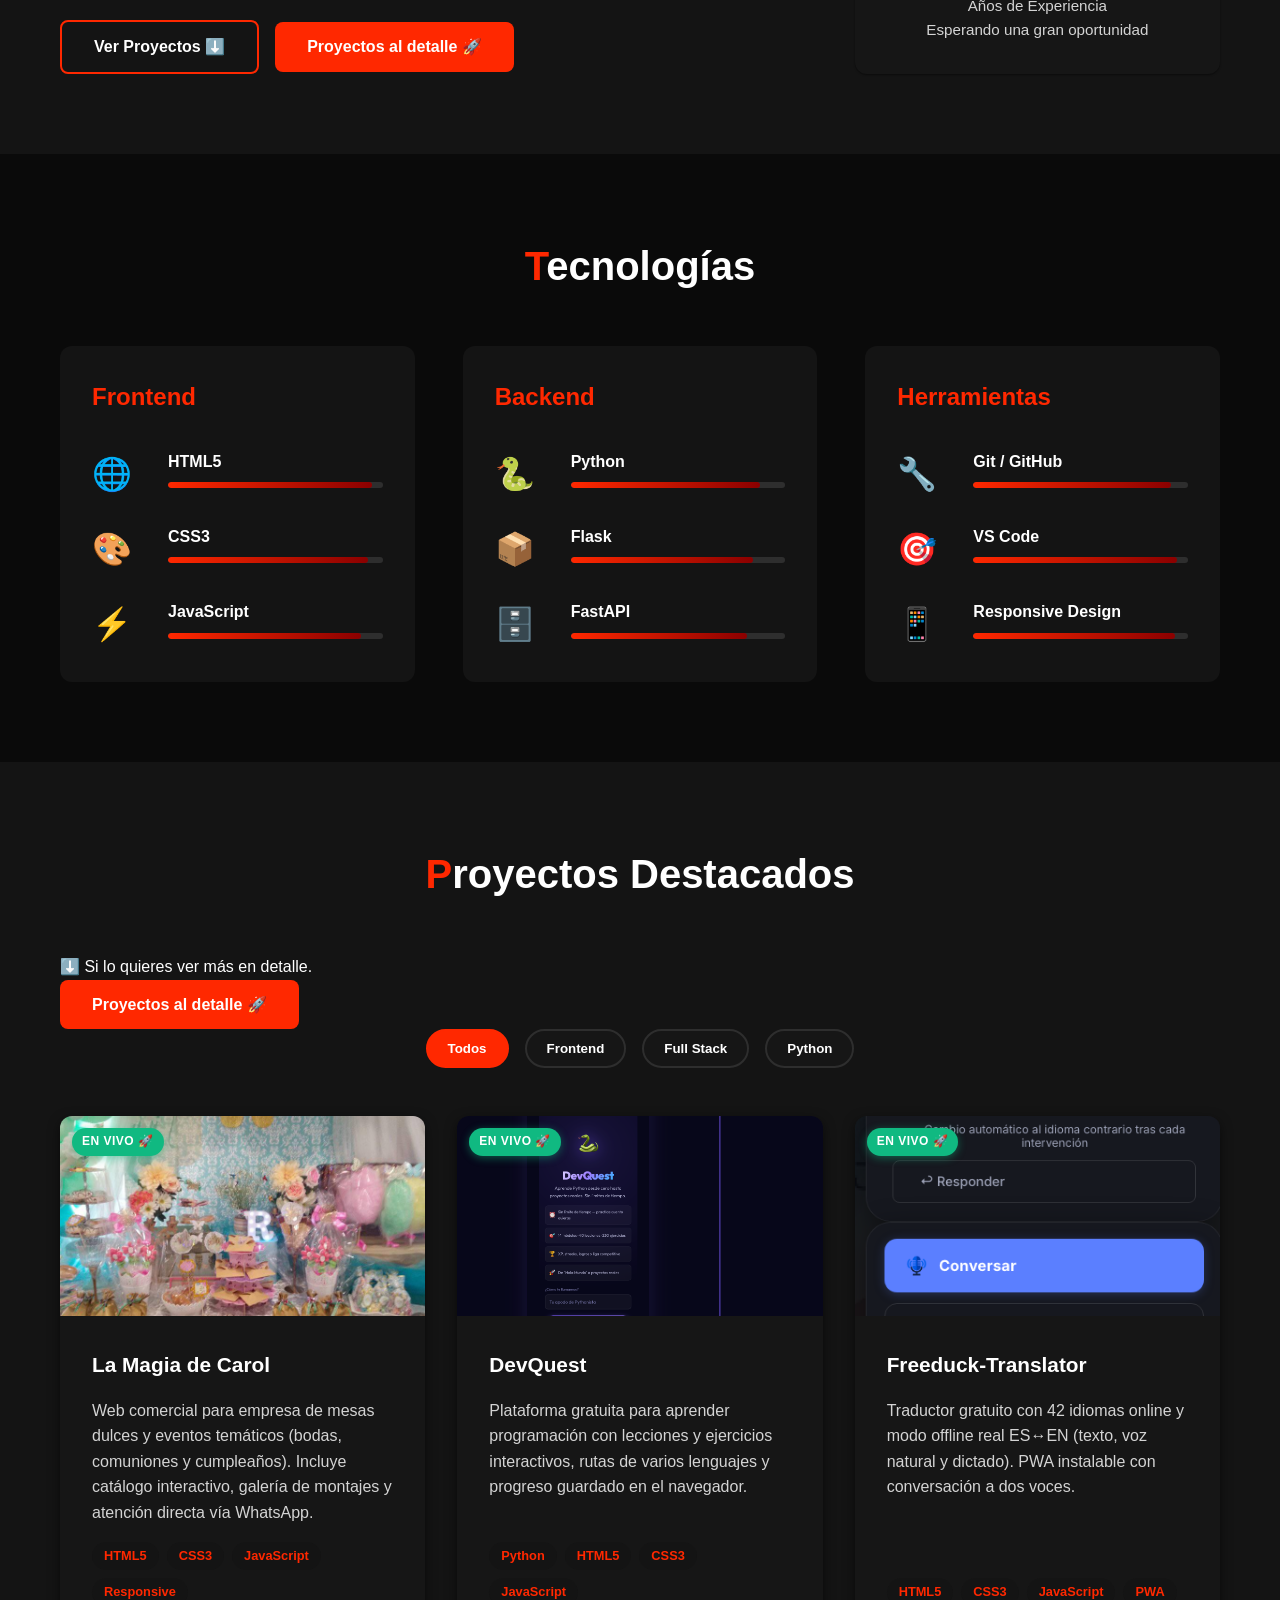
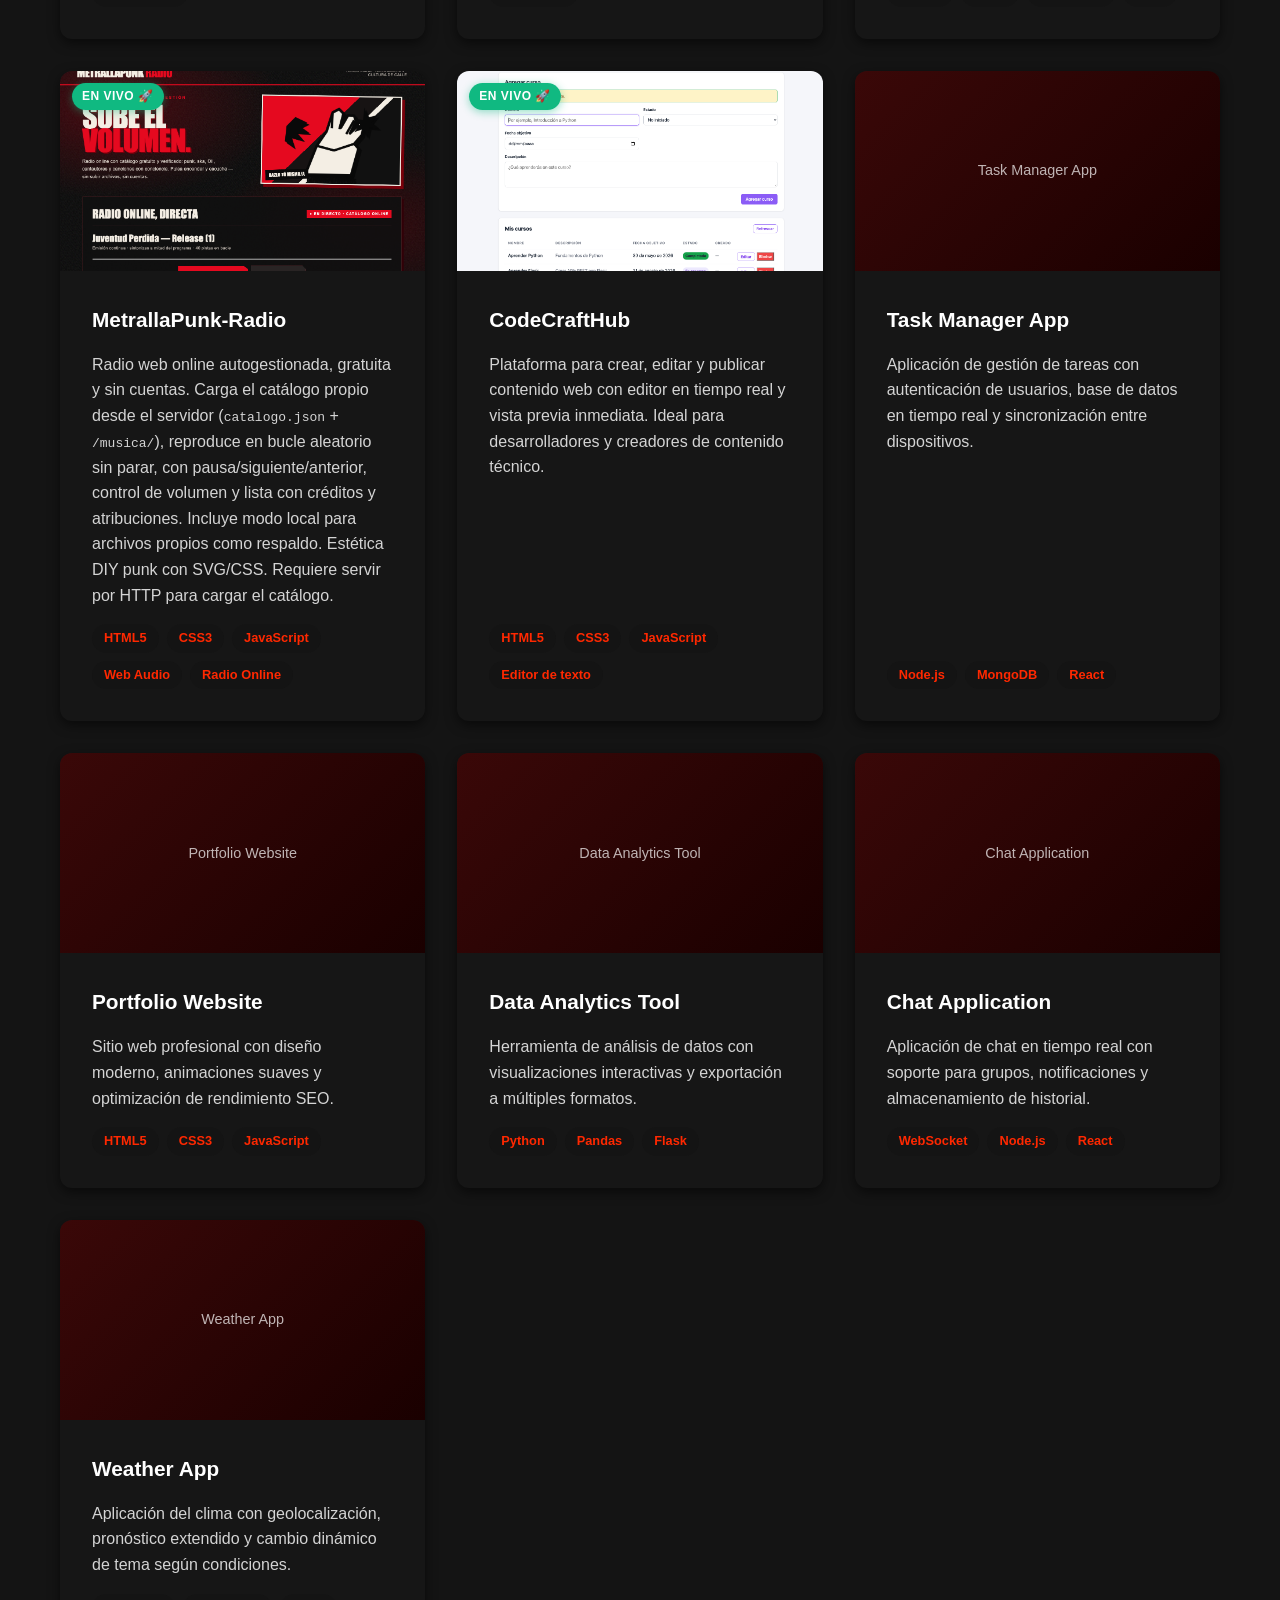
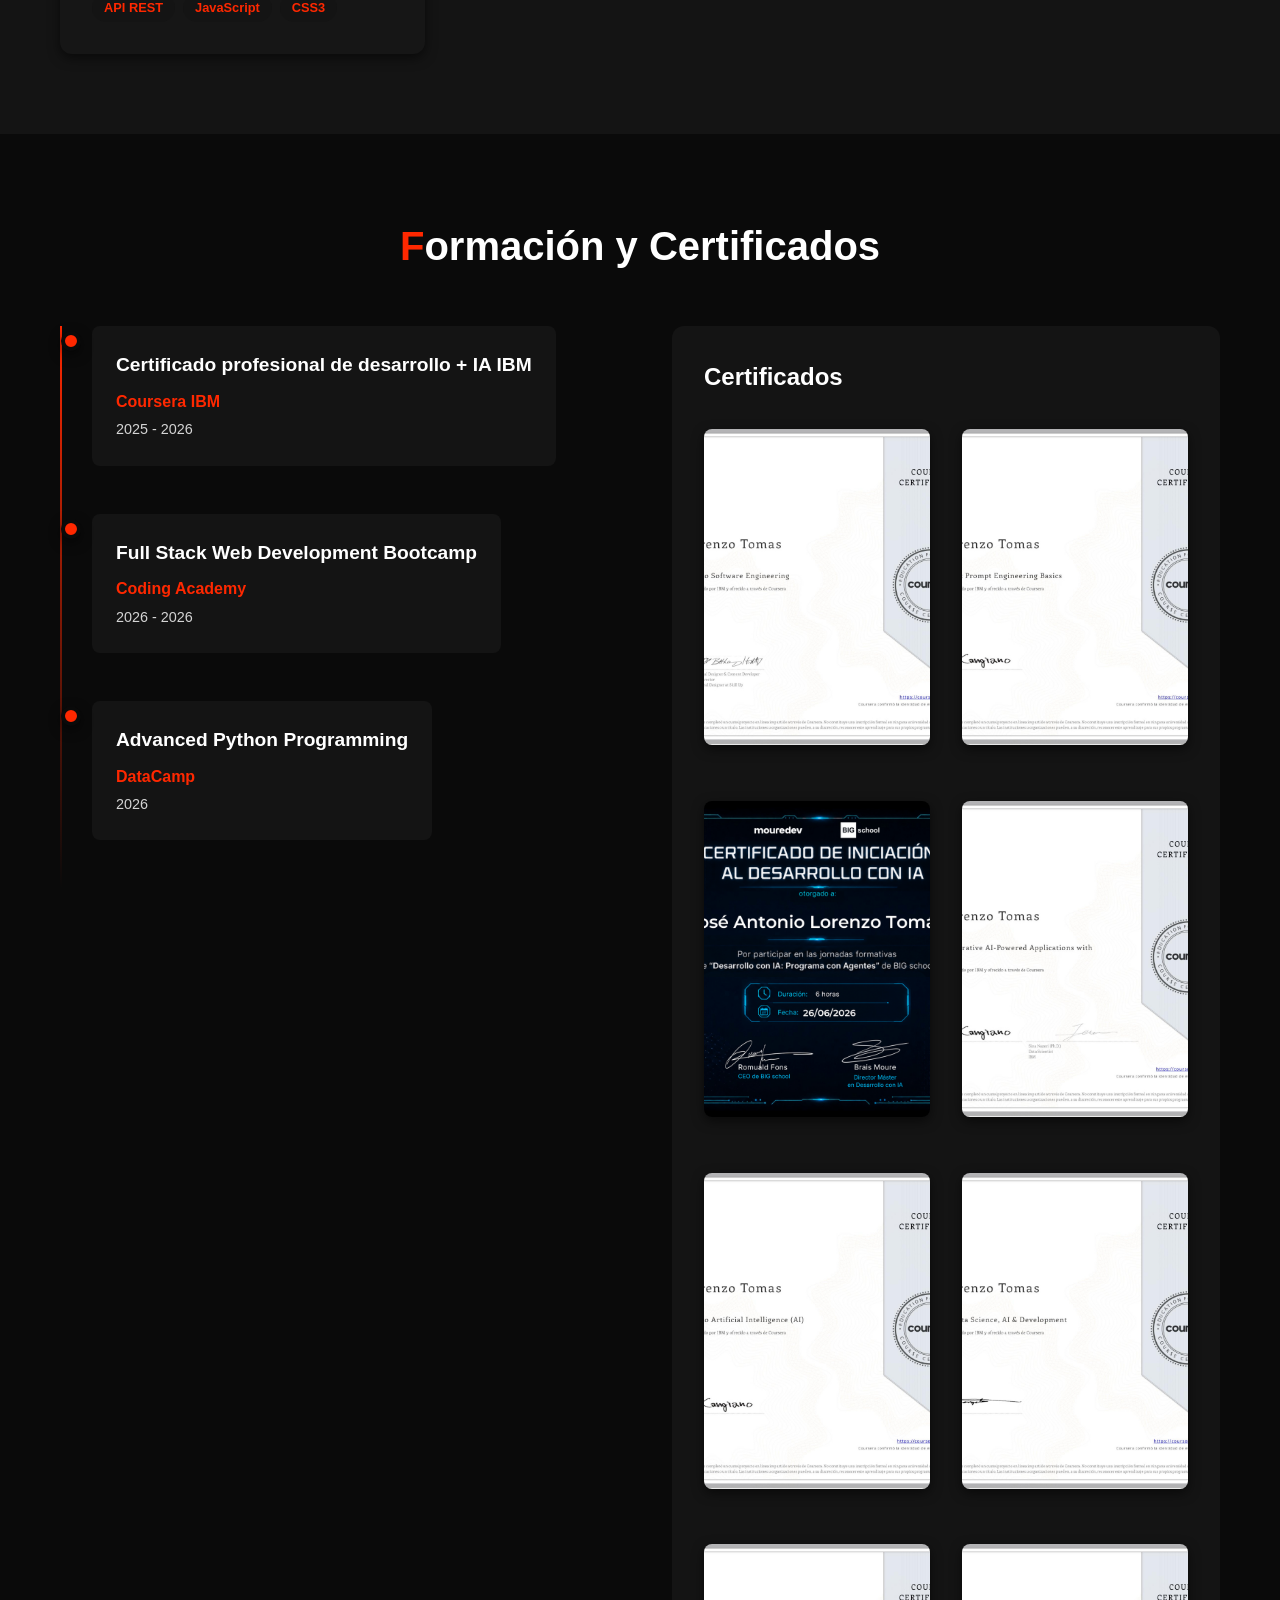
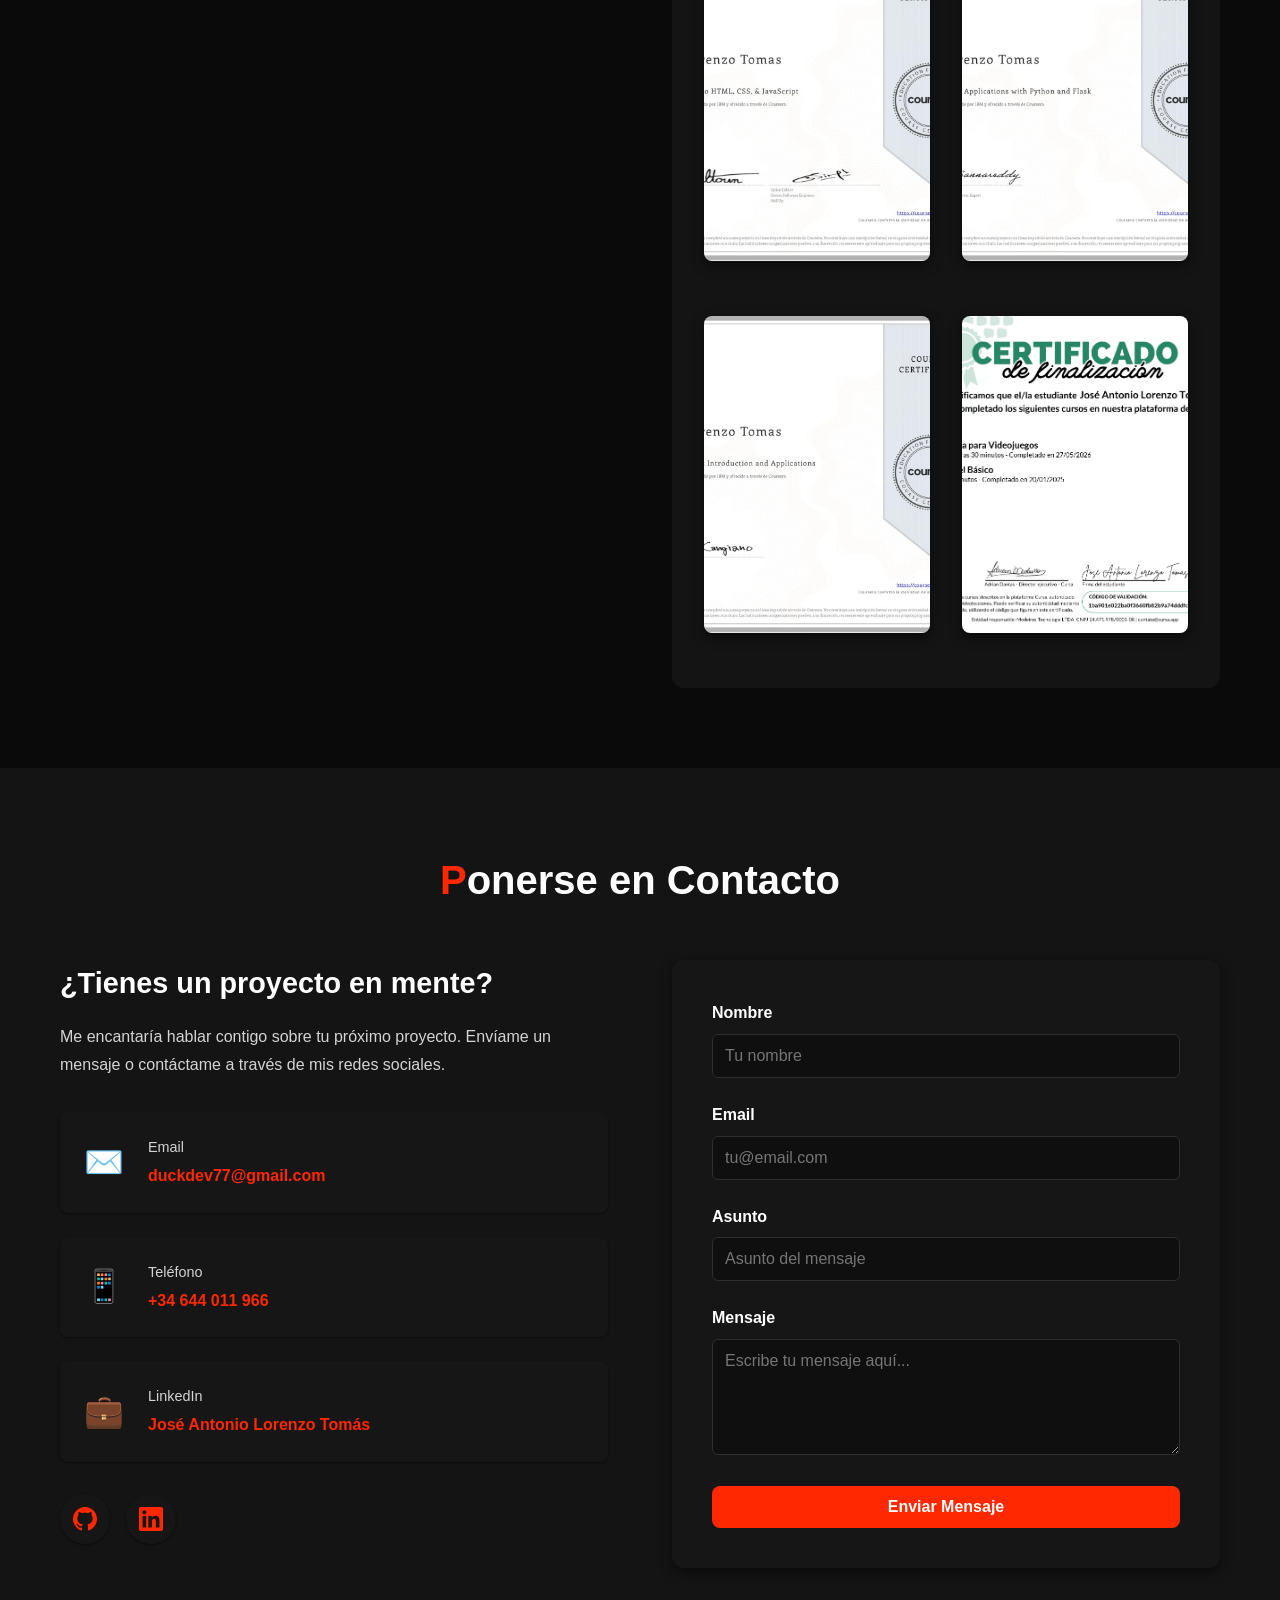
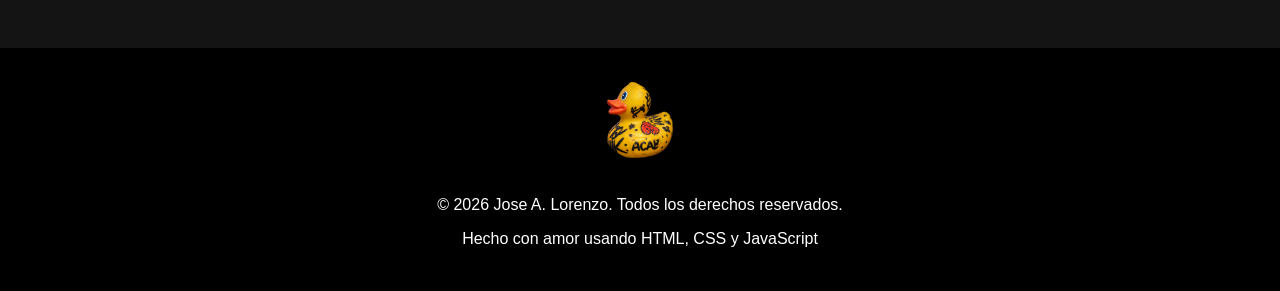
==== commit 98aac34e: "Añade proyecto CodeCraftHub" ====
--- a/index.html
+++ b/index.html
@@ -87,7 +87,7 @@
                 </div>
                 <div class="about-stats">
                     <div class="stat">
-                        <div class="stat-number">3</div>
+                        <div class="stat-number">4</div>
                         <div class="stat-label">Proyectos Completados</div>
                     </div>
                     <div class="stat">
@@ -316,6 +316,28 @@
                     </div>
                 </div>
 
+                <!-- Proyecto: CodeCraftHub -->
+                <div class="project-card" data-category="frontend">
+                    <div class="project-image">
+                        <span class="project-badge">En vivo 🚀</span>
+                        <img src="assets/img/codecrafthub.png" alt="CodeCraftHub - Plataforma de creación de contenido web con editor en tiempo real">
+                        <div class="project-overlay">
+                            <a href="https://joseantoniolorenzotomas-coder.github.io/CodeCraftHub/" class="project-link" target="_blank" rel="noopener noreferrer">Ver Demo</a>
+                            <a href="https://github.com/joseantoniolorenzotomas-coder/CodeCraftHub" class="project-link" target="_blank" rel="noopener noreferrer">Código</a>
+                        </div>
+                    </div>
+                    <div class="project-content">
+                        <h3>CodeCraftHub</h3>
+                        <p>Plataforma para crear, editar y publicar contenido web con editor en tiempo real y vista previa inmediata. Ideal para desarrolladores y creadores de contenido técnico.</p>
+                        <div class="project-tags">
+                            <span class="tag">HTML5</span>
+                            <span class="tag">CSS3</span>
+                            <span class="tag">JavaScript</span>
+                            <span class="tag">Editor de texto</span>
+                        </div>
+                    </div>
+                </div>
+
                 <!-- Proyecto 2 -->
                 <div class="project-card" data-category="fullstack">
                     <div class="project-image">
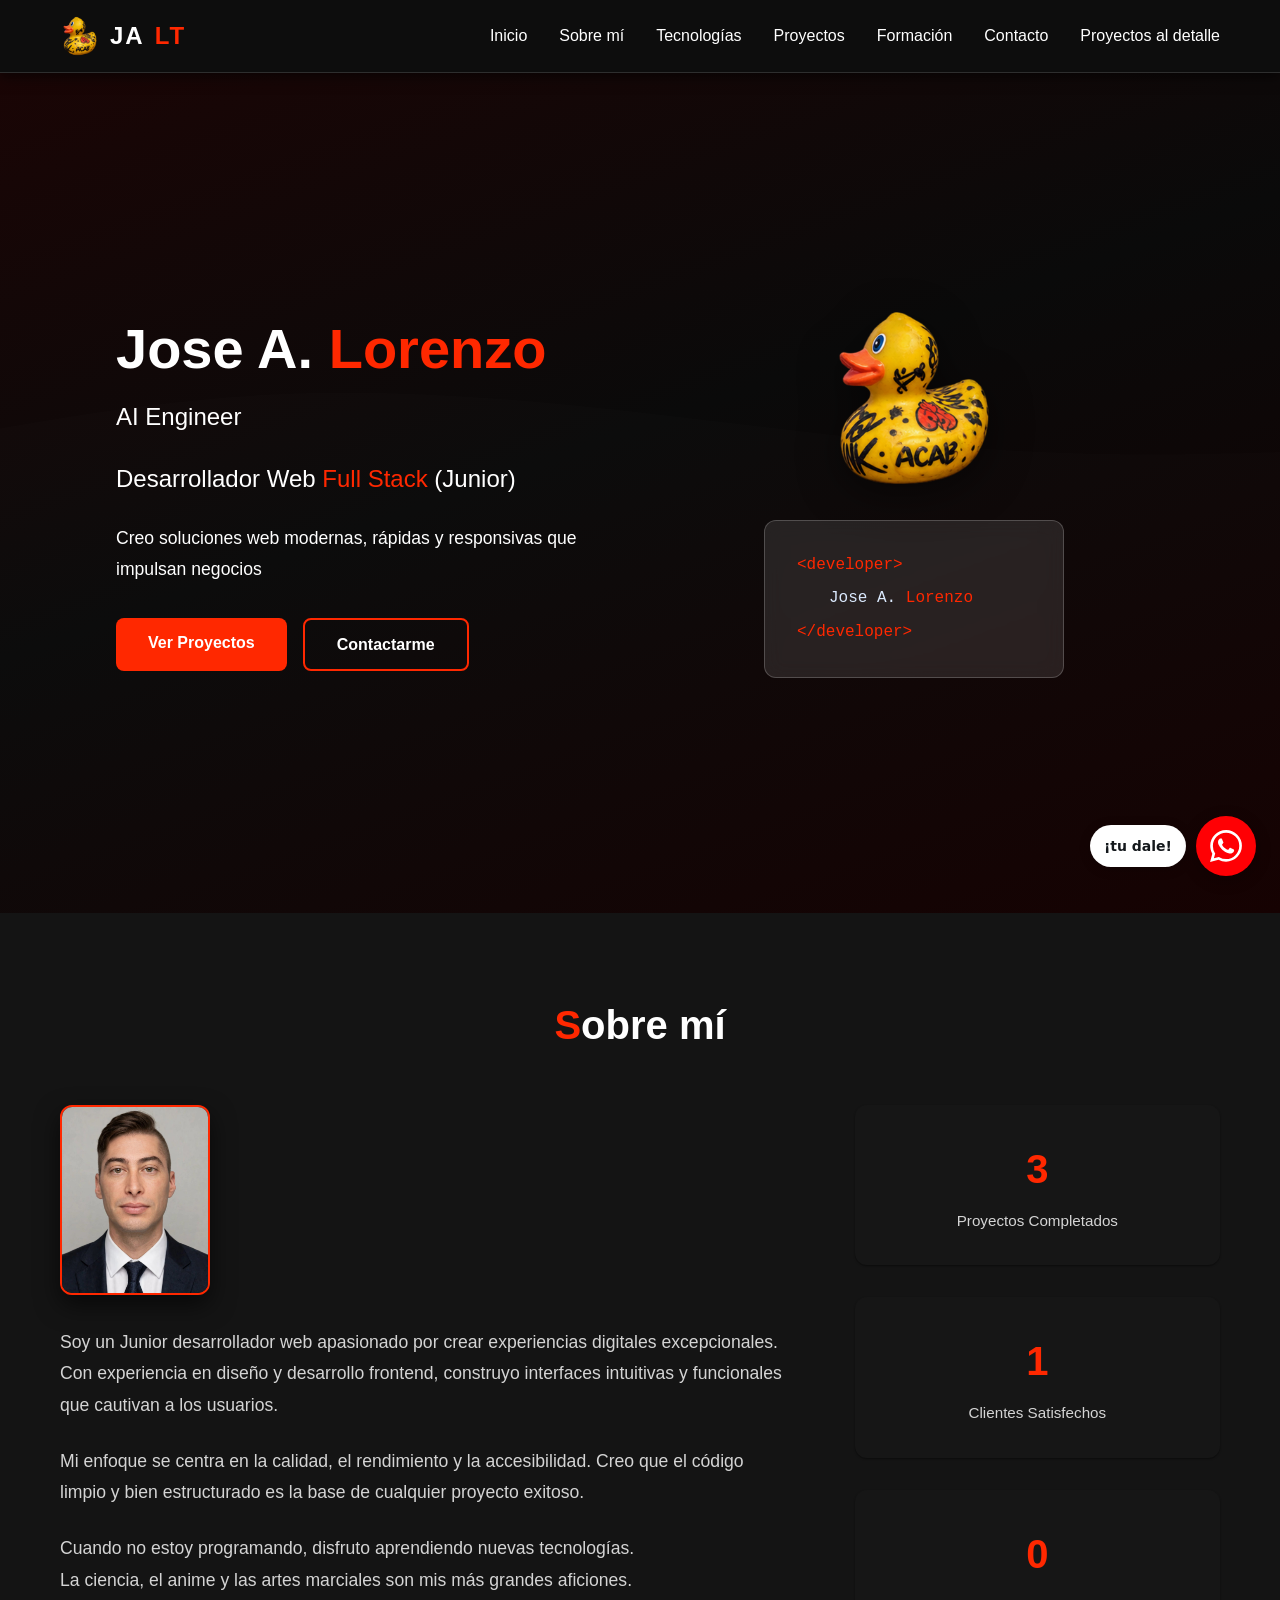
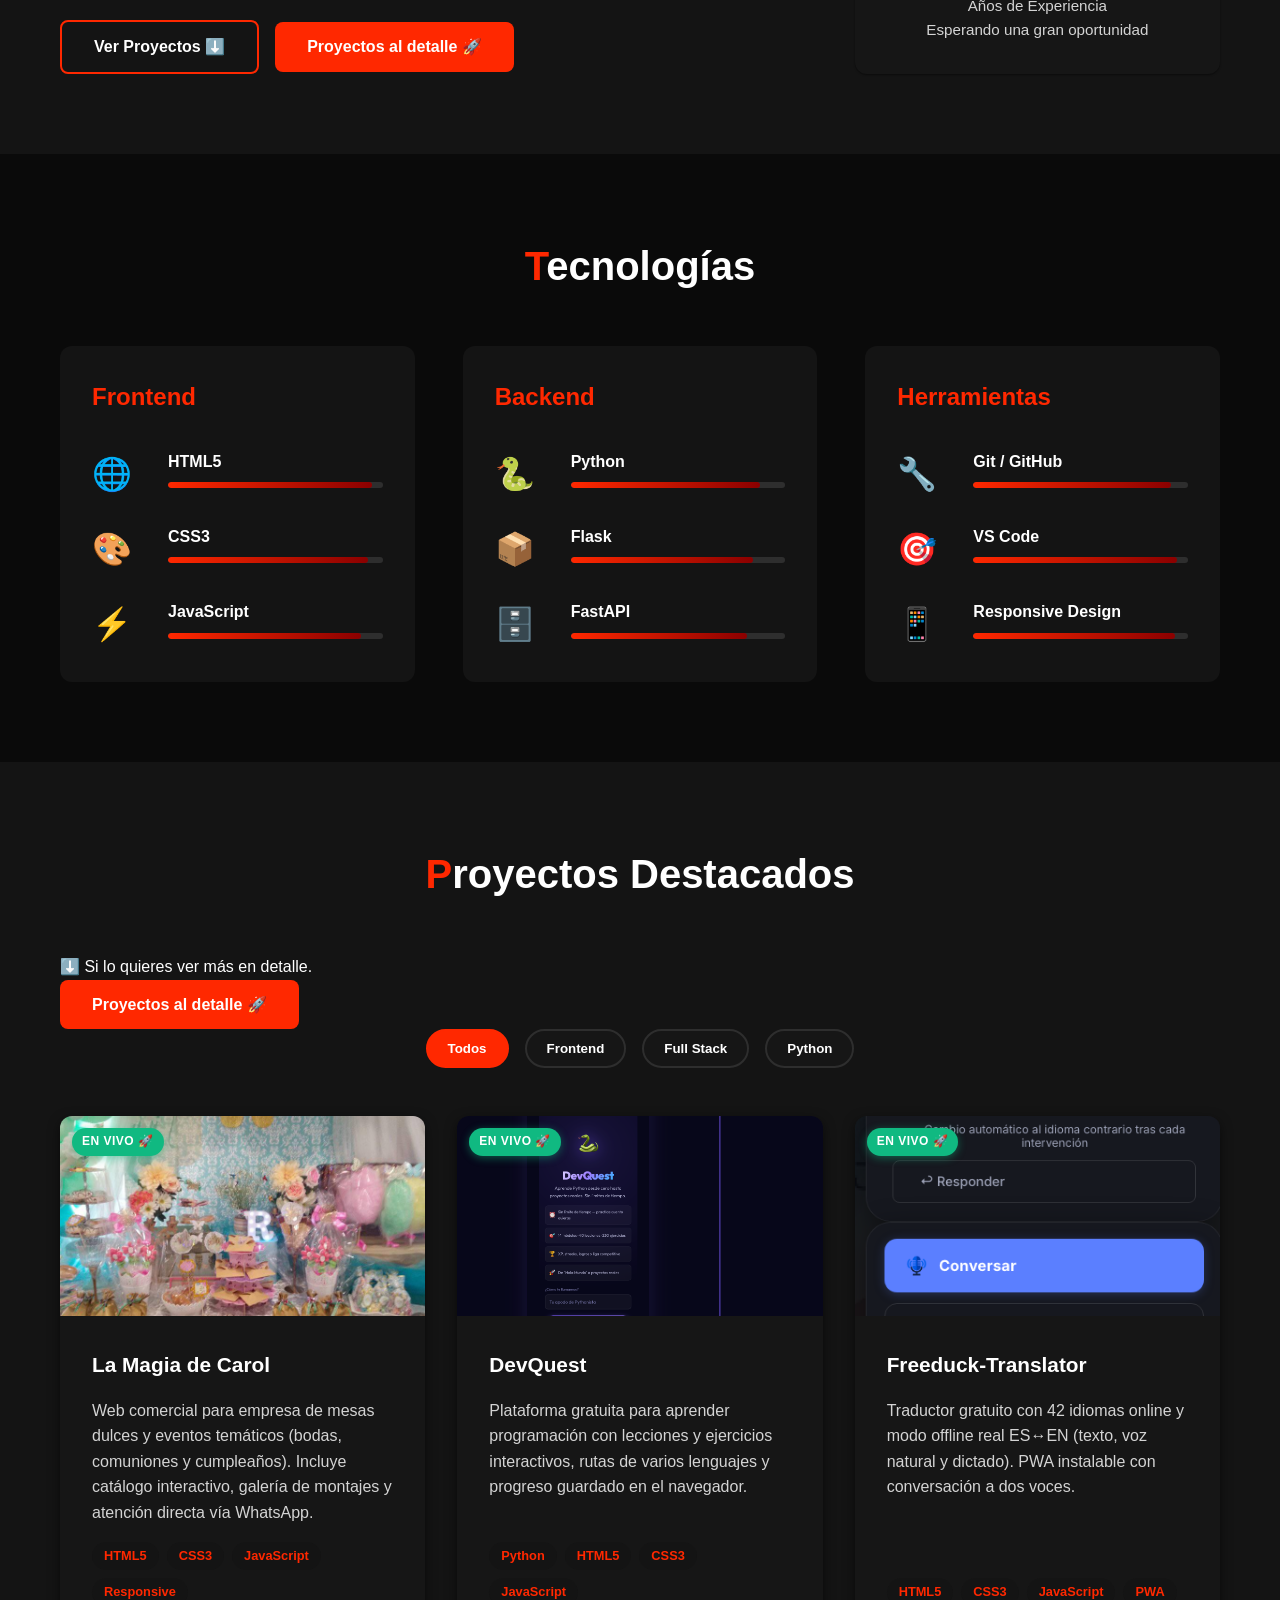
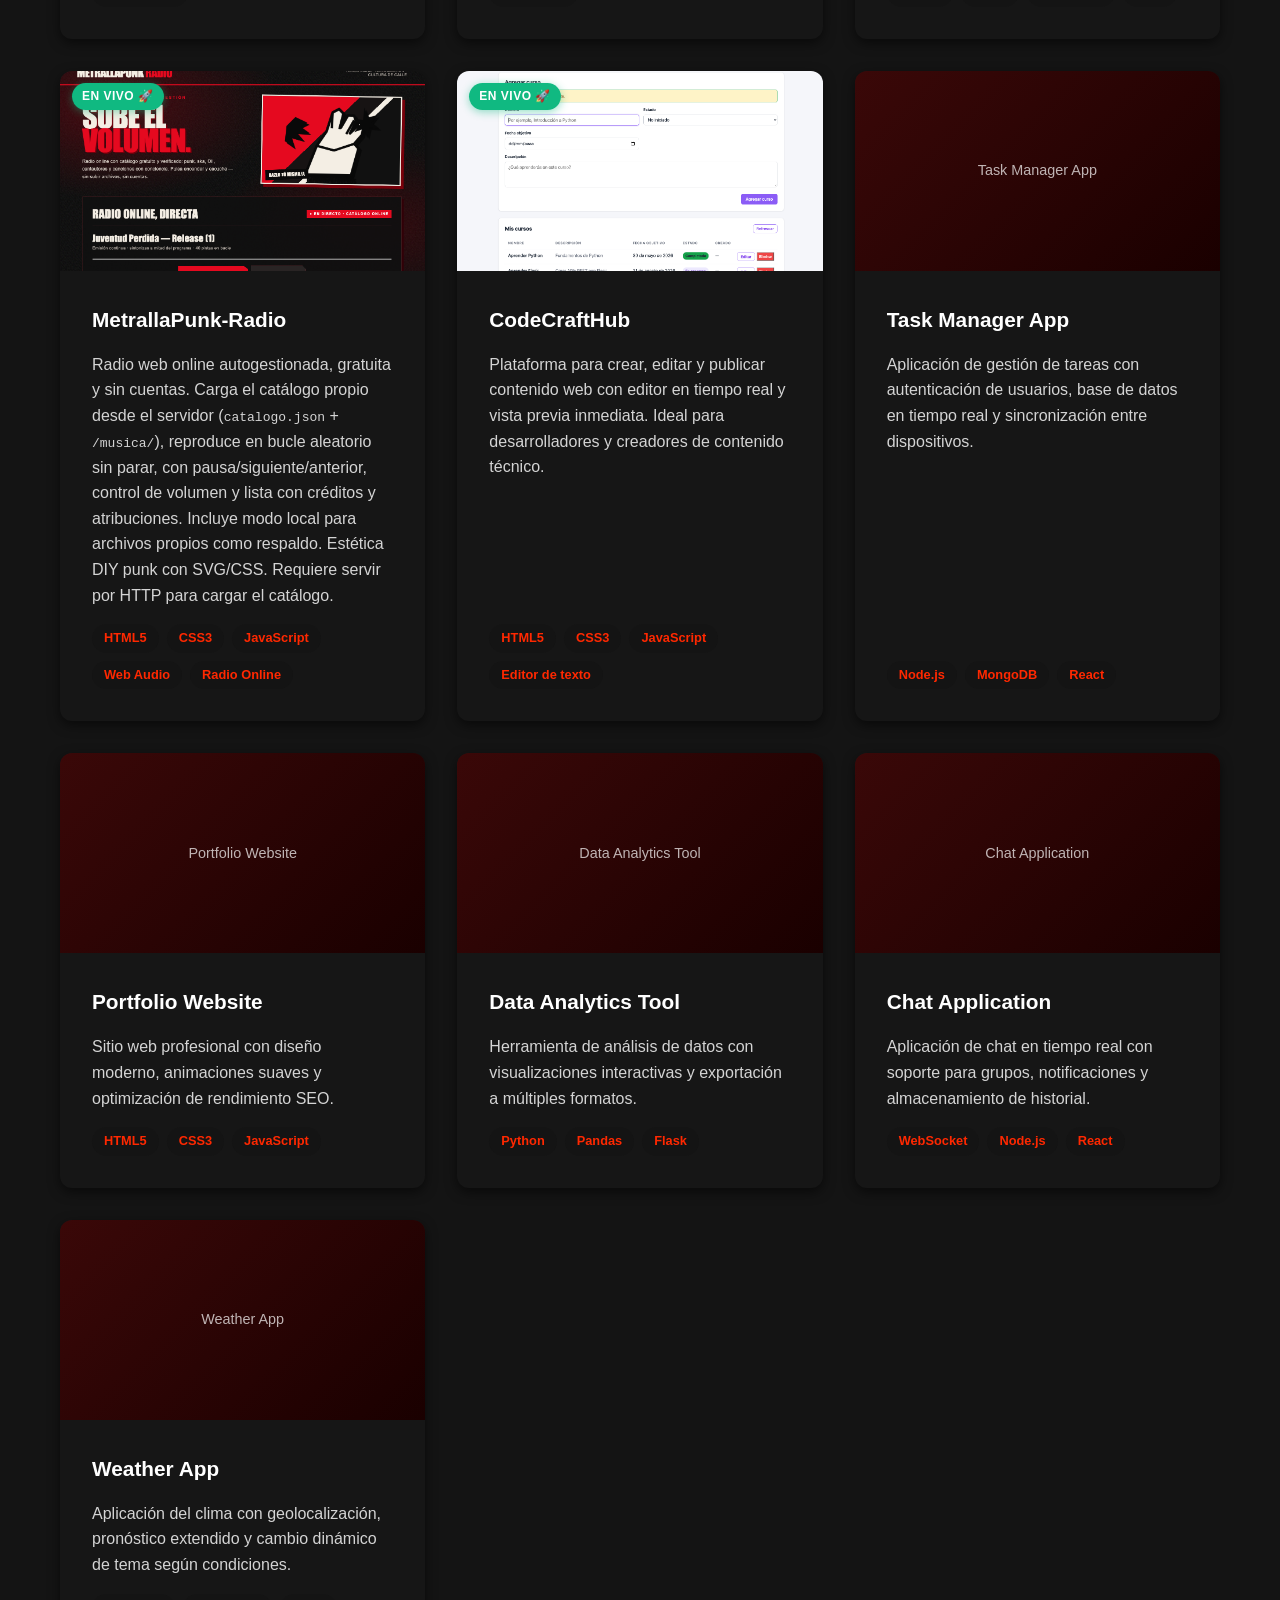
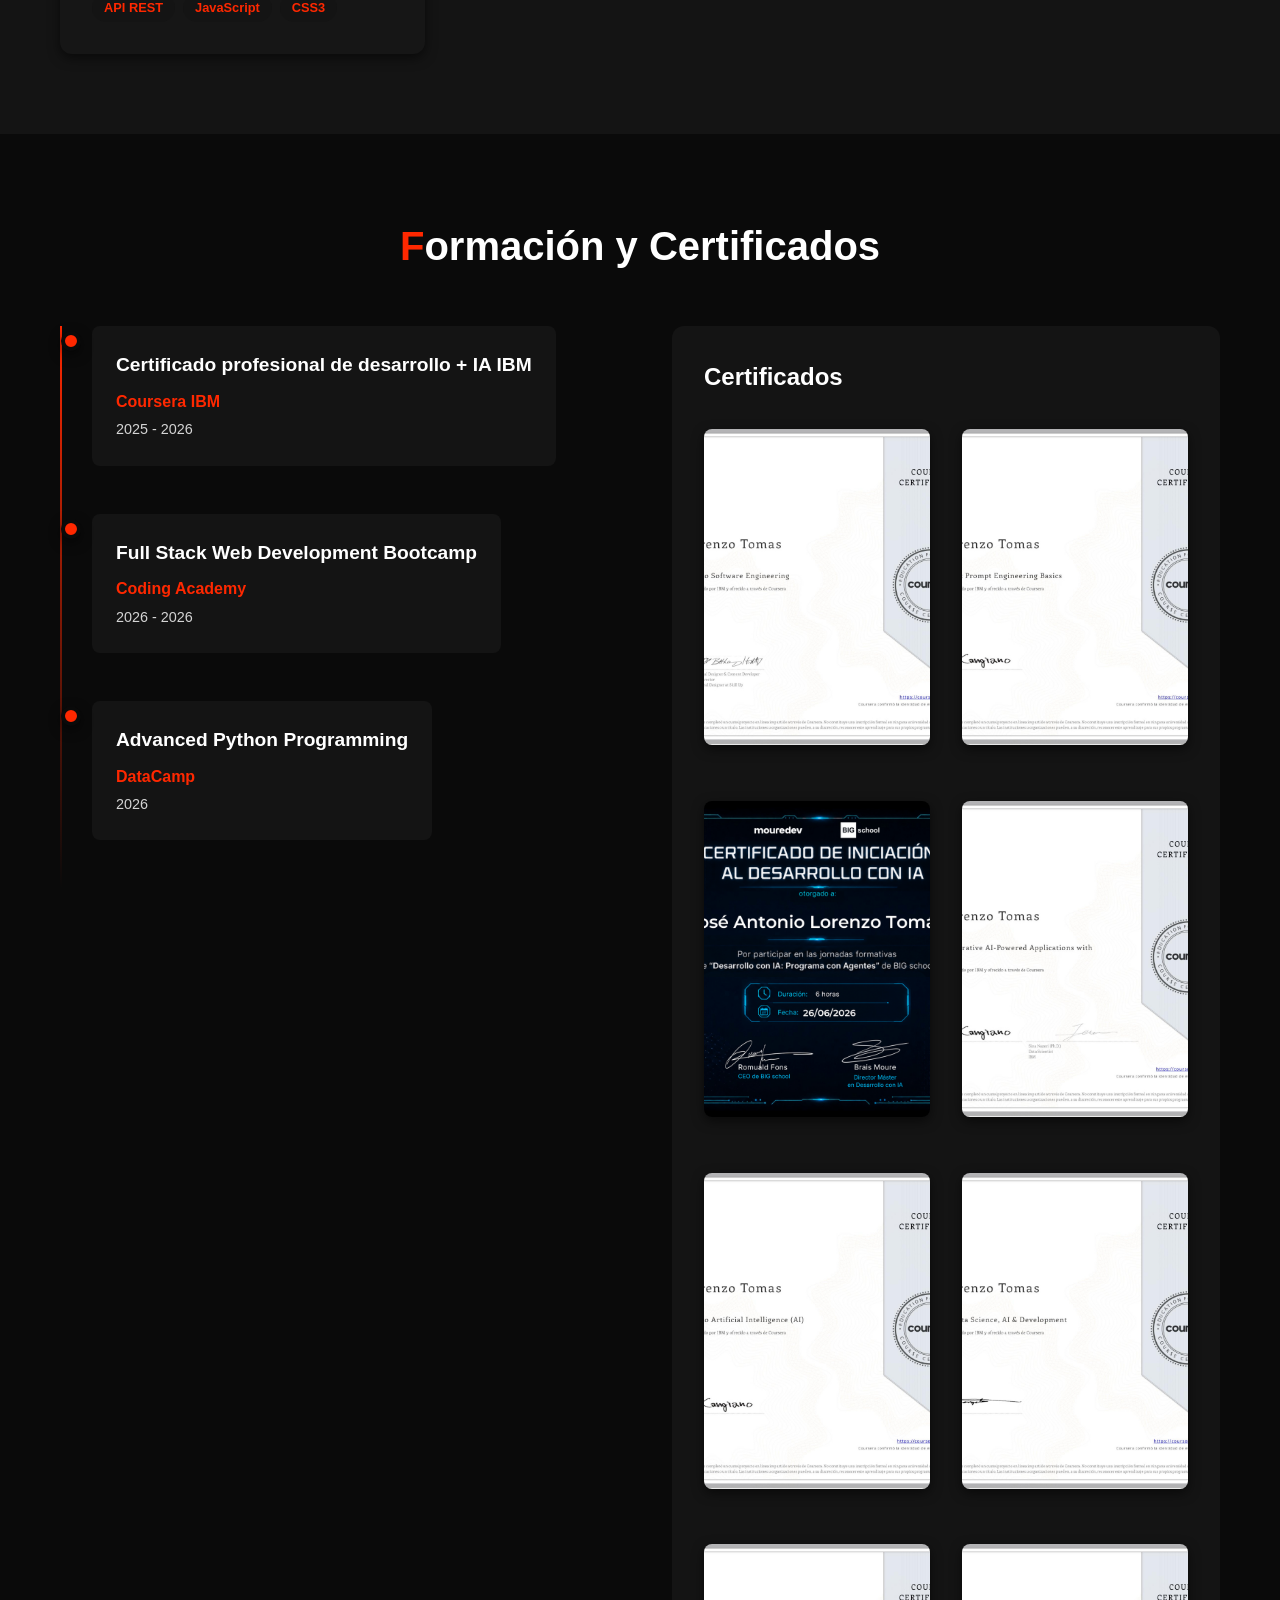
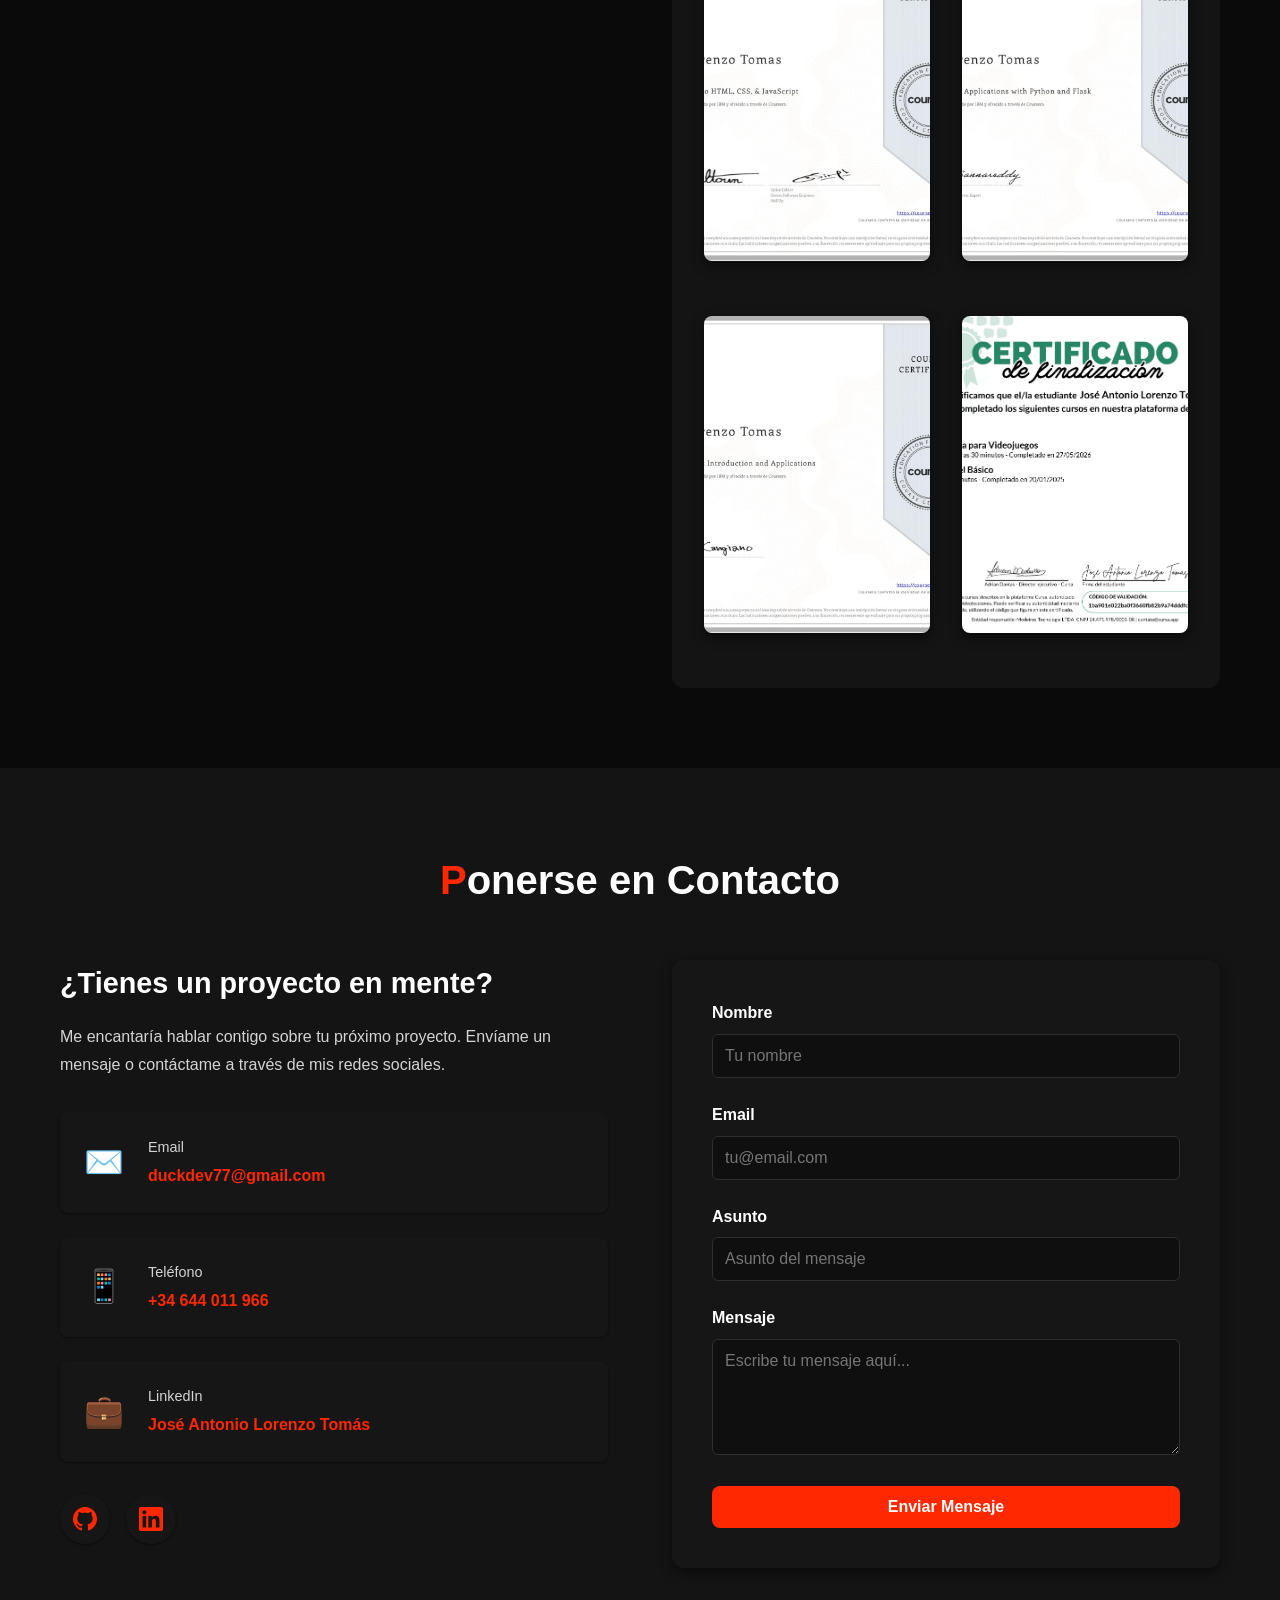
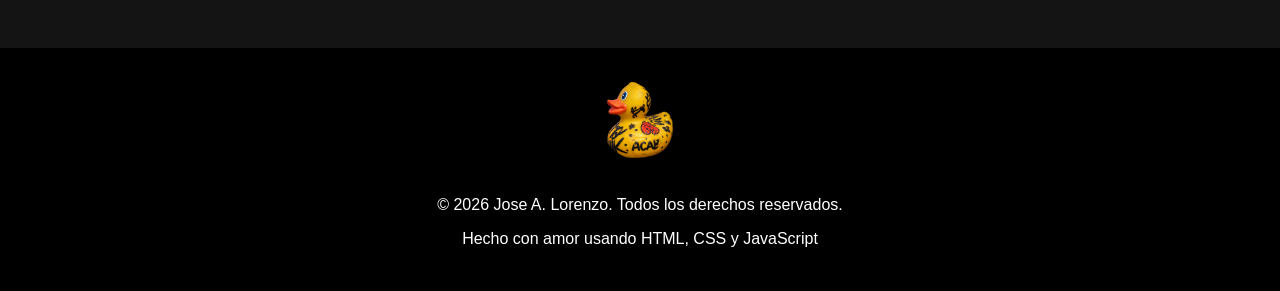
==== commit a306d587: "Añade AI Engineer al título del hero" ====
--- a/index.html
+++ b/index.html
@@ -39,6 +39,7 @@
         <div class="container">
             <div class="hero-content">
                 <h1 class="hero-title">Jose A. <span class="accent">Lorenzo</span></h1>
+                <p class="hero-subtitle">AI Engineer</p>
                 <p class="hero-subtitle">Desarrollador Web <span class="accent">Full Stack</span> (Junior)</p>
                 <p class="hero-description">
                     Creo soluciones web modernas, rápidas y responsivas que impulsan negocios
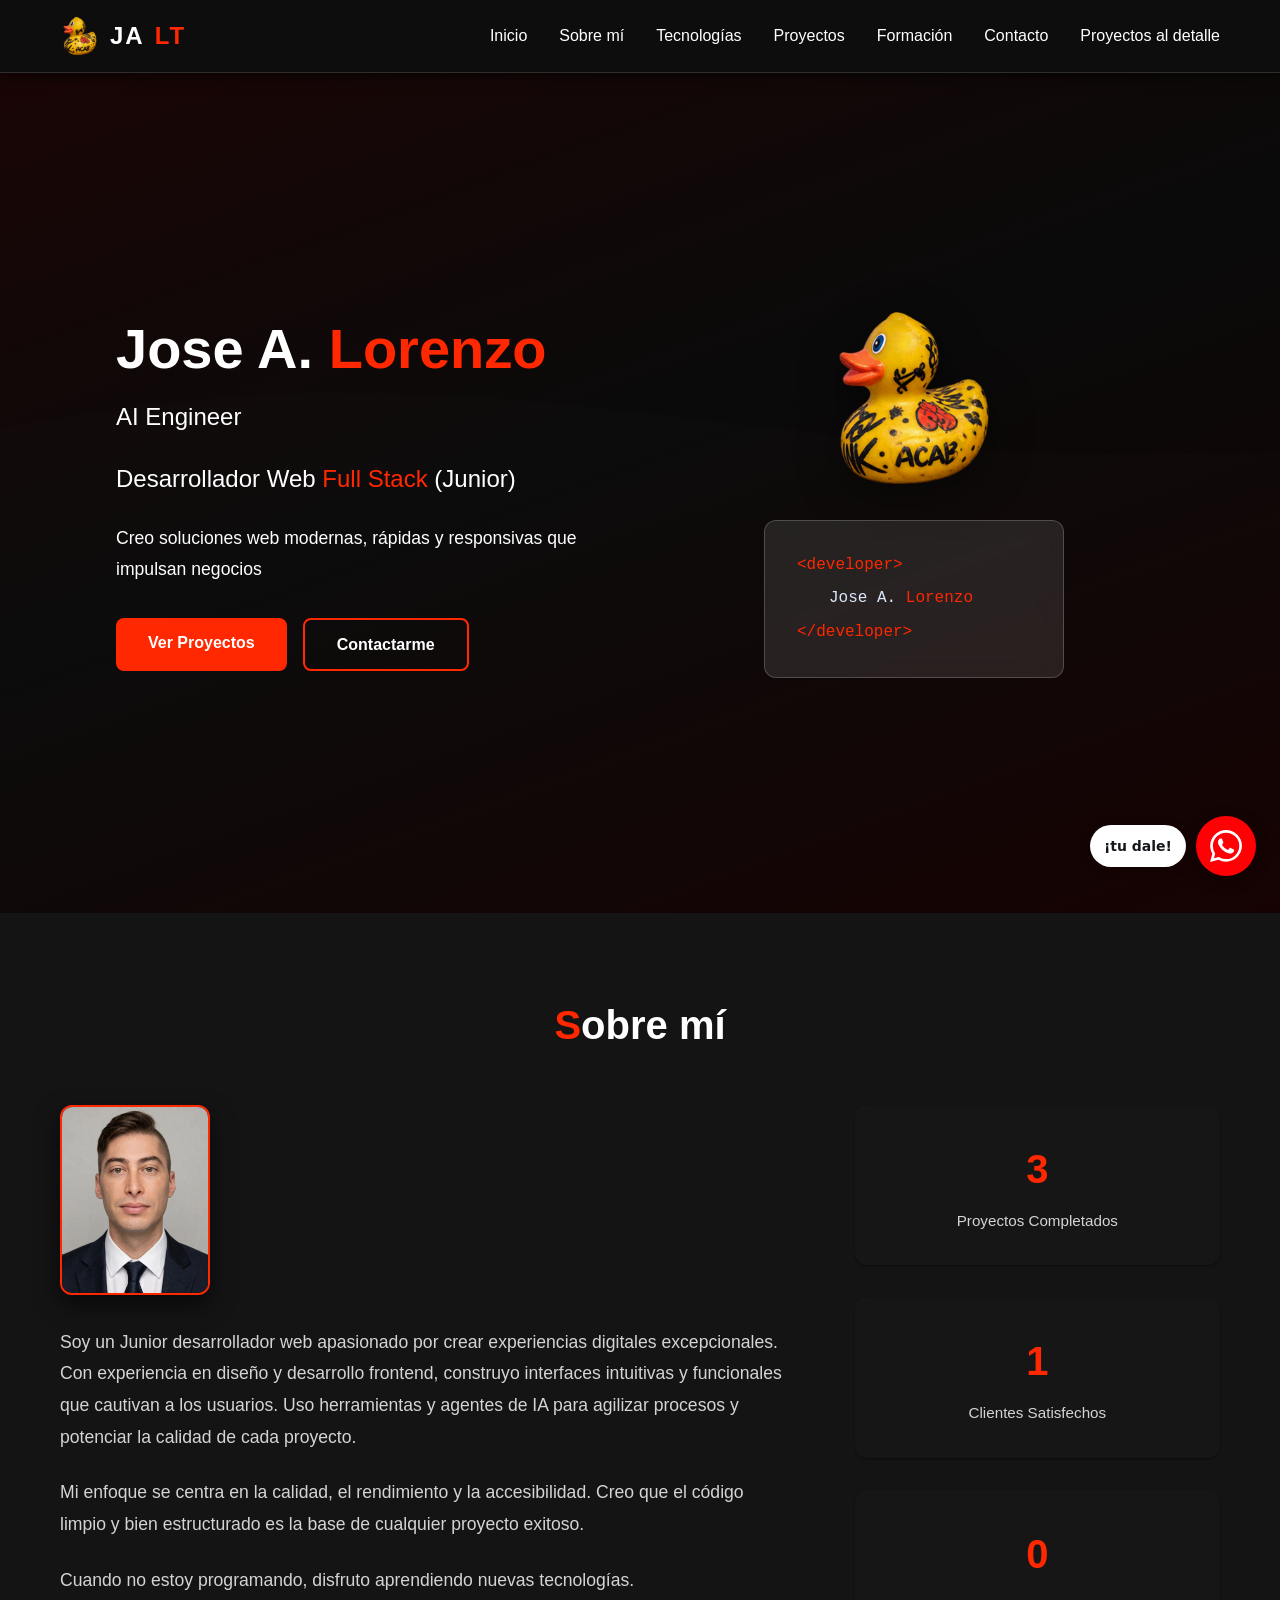
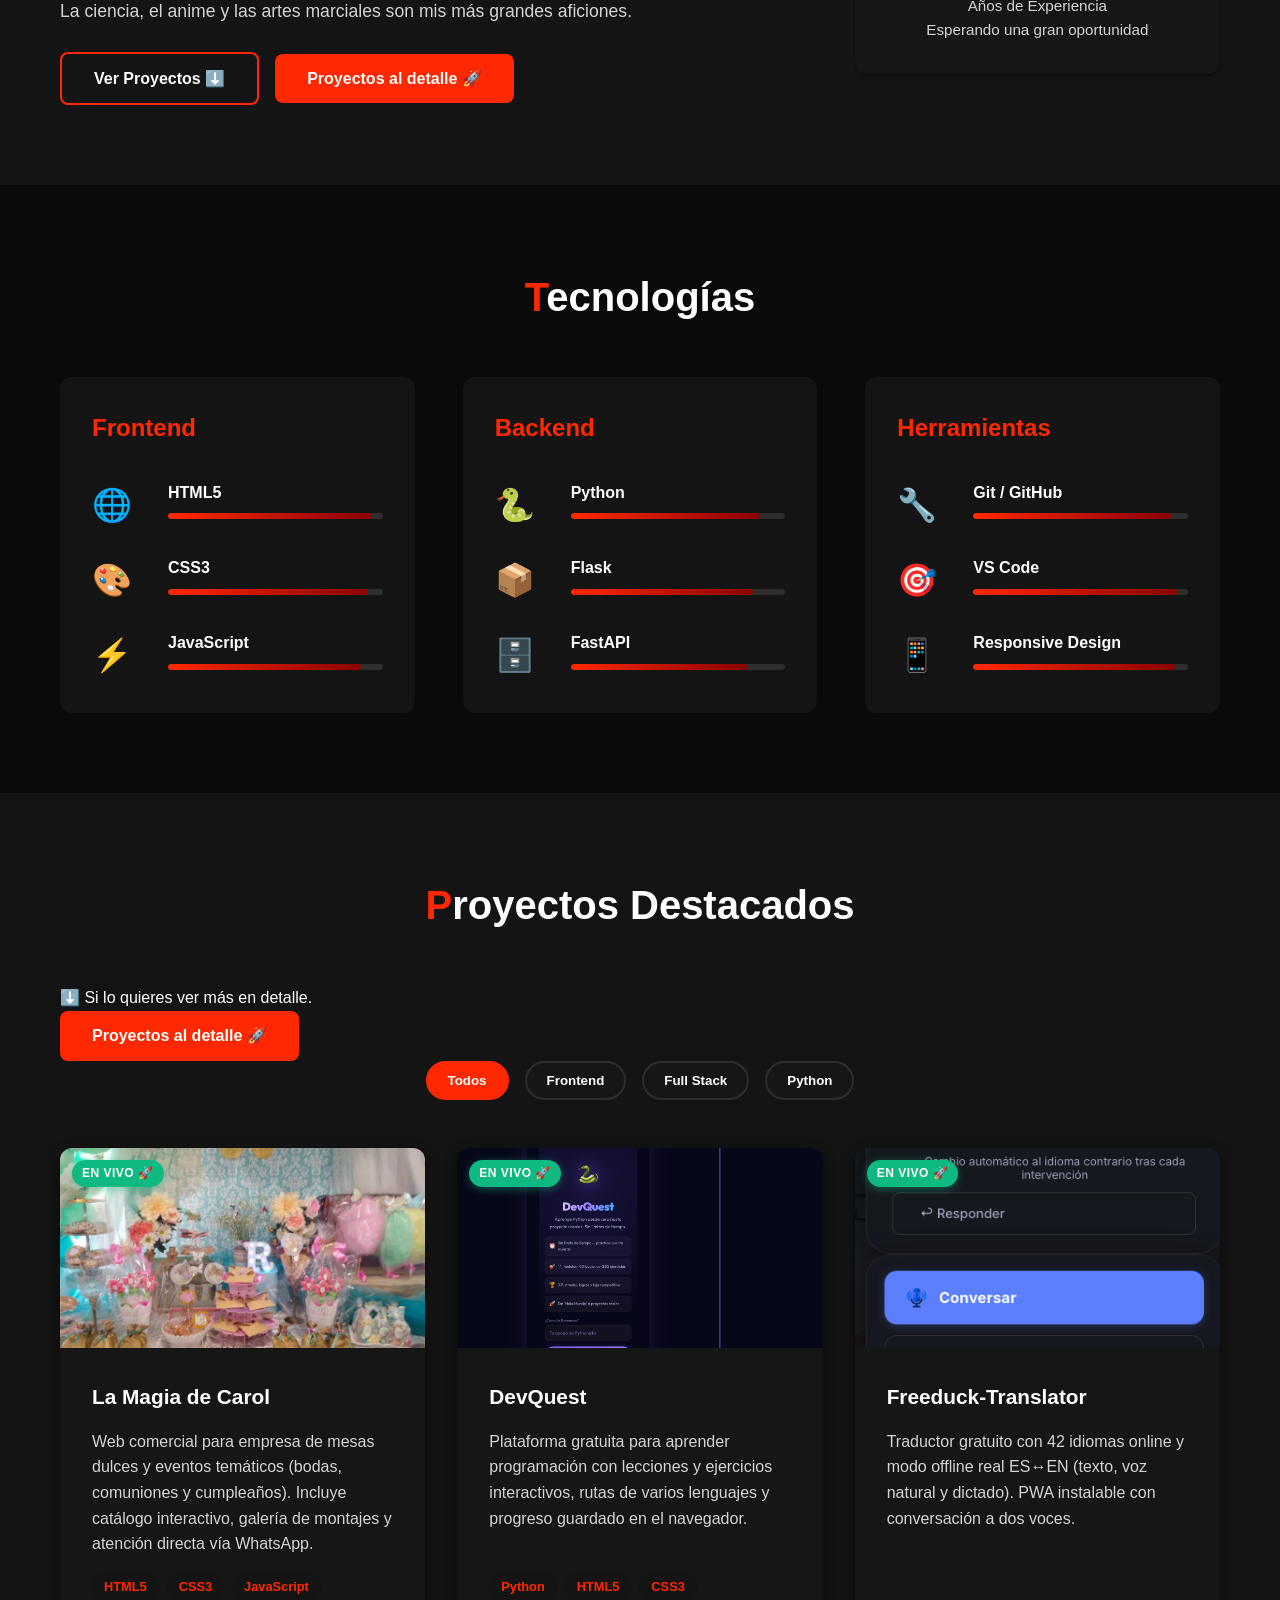
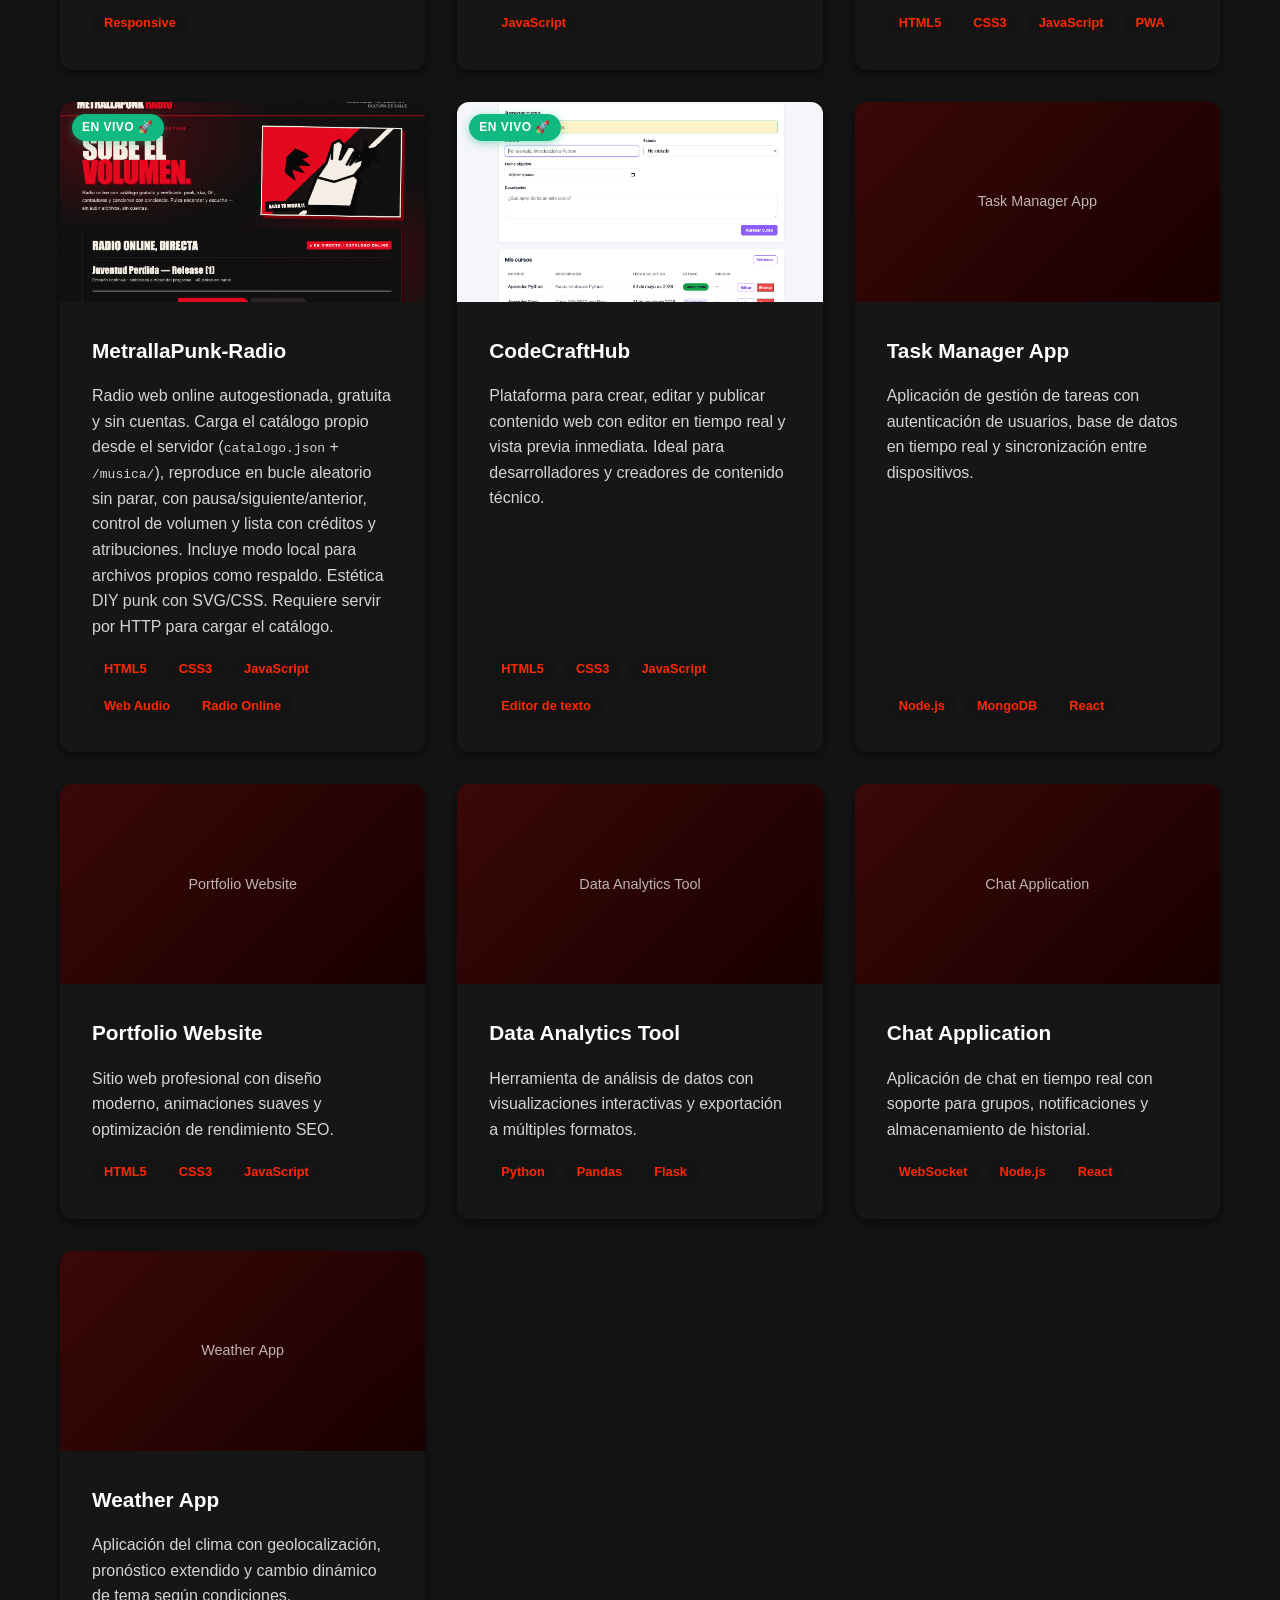
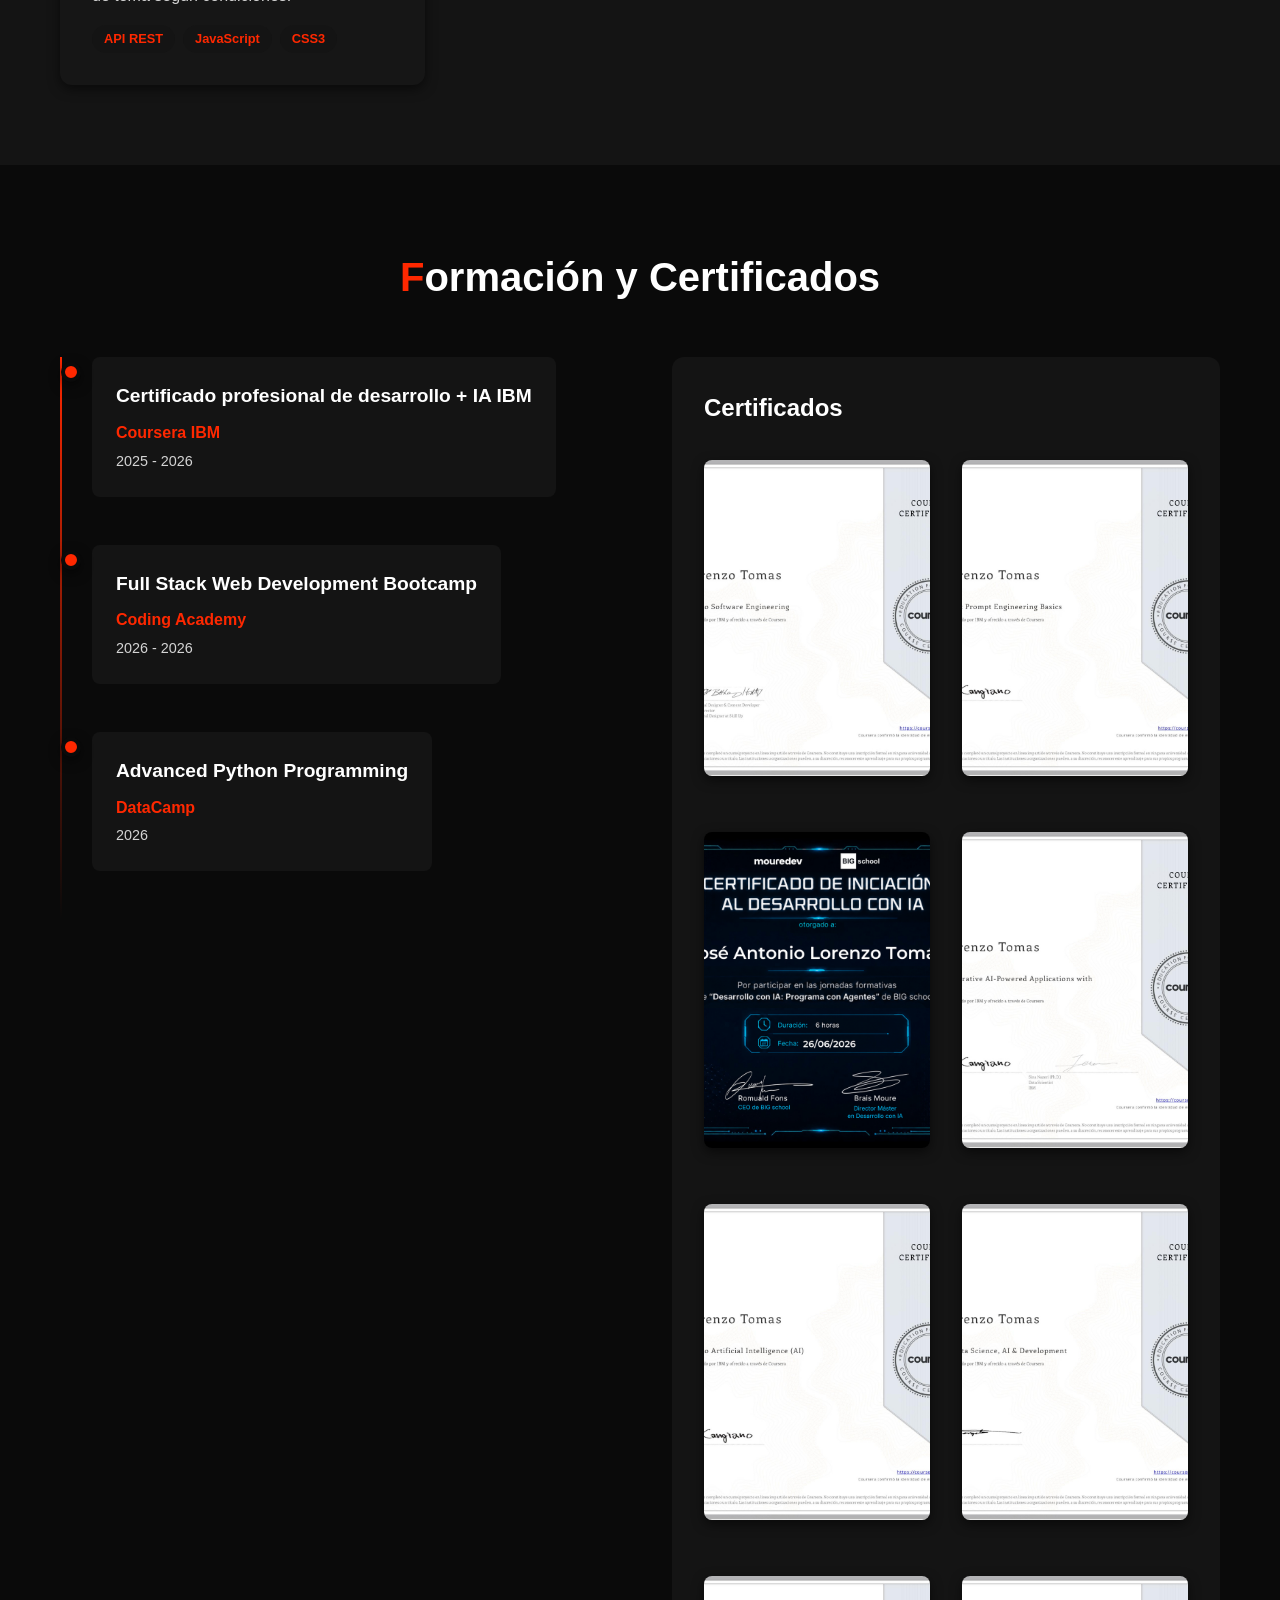
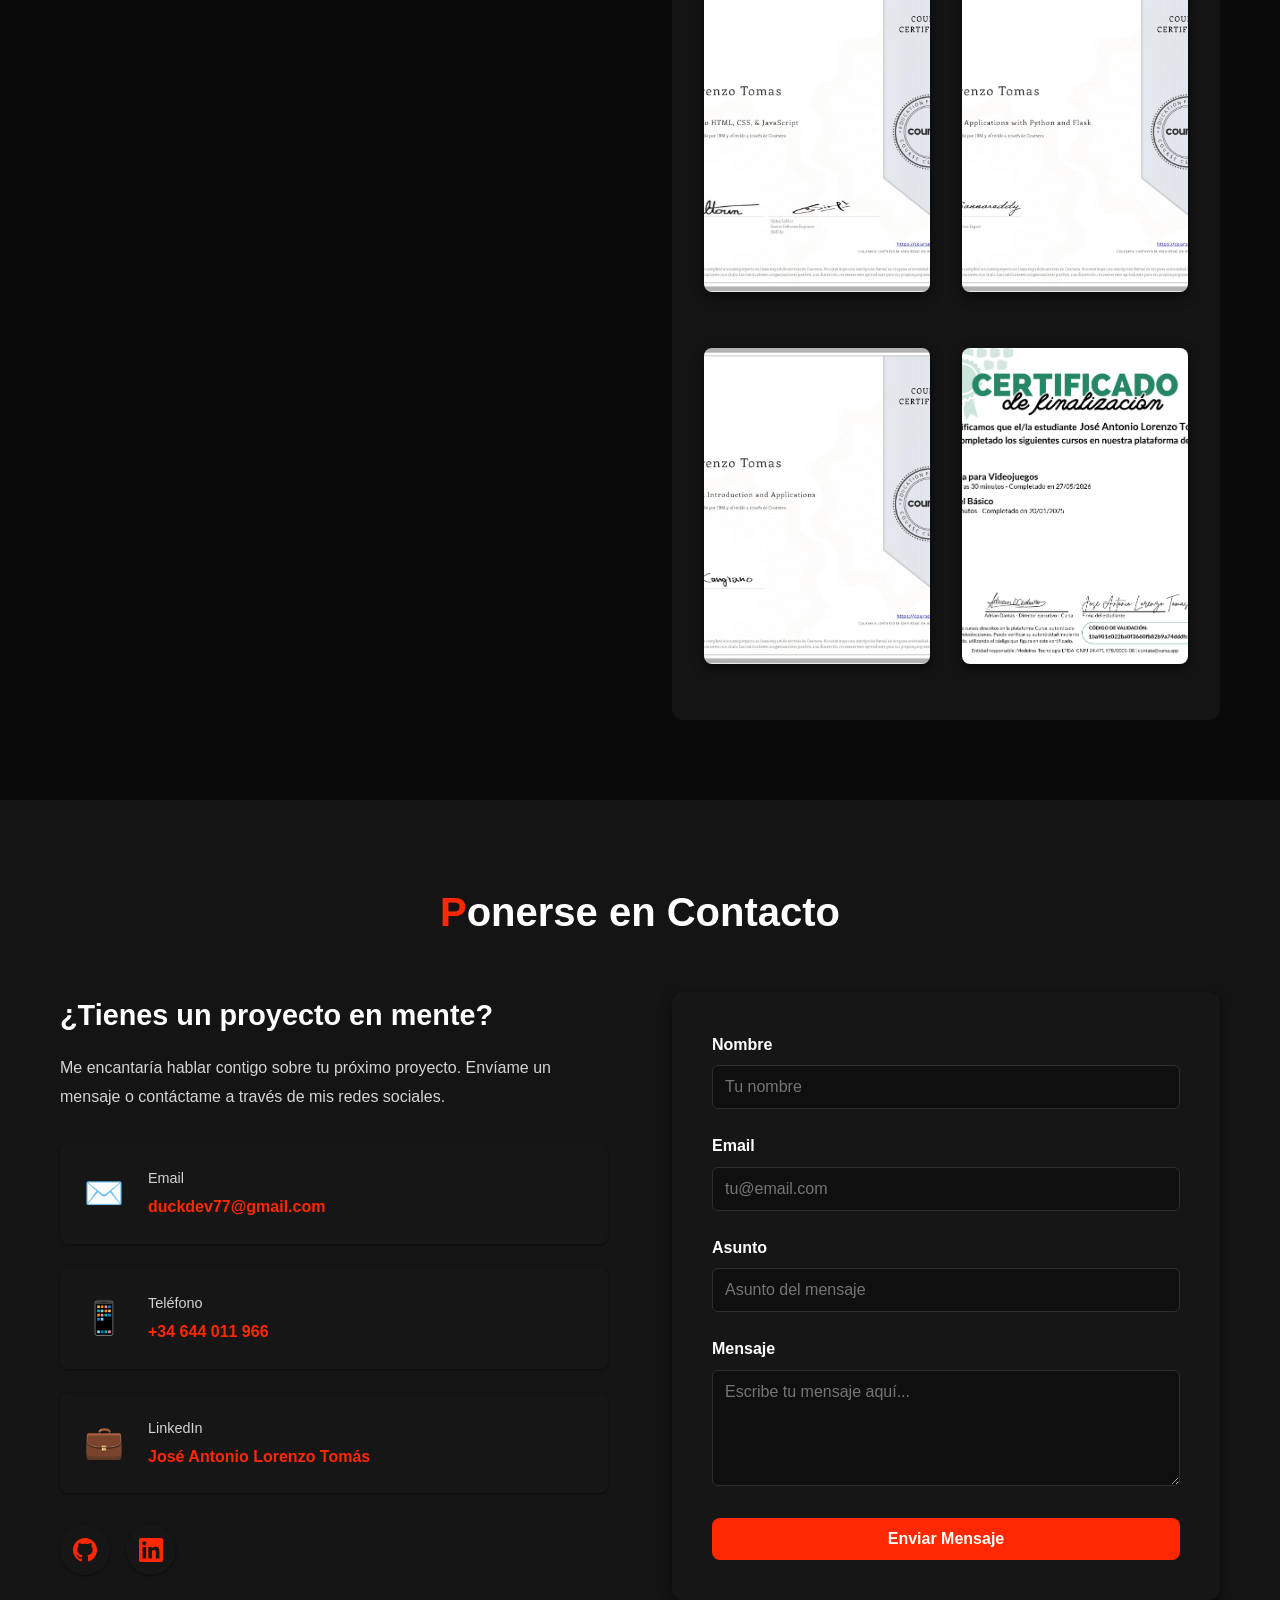
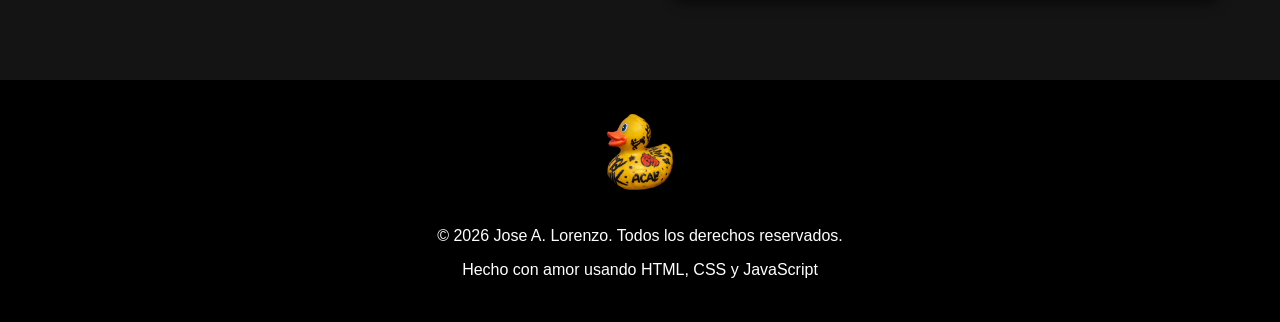
==== commit dcf2e00e: "Añade uso de herramientas y agentes de IA en Sobre mí" ====
--- a/index.html
+++ b/index.html
@@ -70,7 +70,8 @@
                     <p>
                         Soy un Junior desarrollador web apasionado por crear experiencias digitales 
                         excepcionales. Con experiencia en diseño y desarrollo frontend, construyo 
-                        interfaces intuitivas y funcionales que cautivan a los usuarios.
+                        interfaces intuitivas y funcionales que cautivan a los usuarios. Uso herramientas 
+                        y agentes de IA para agilizar procesos y potenciar la calidad de cada proyecto.
                     </p>
                     <p>
                         Mi enfoque se centra en la calidad, el rendimiento y la accesibilidad. 
